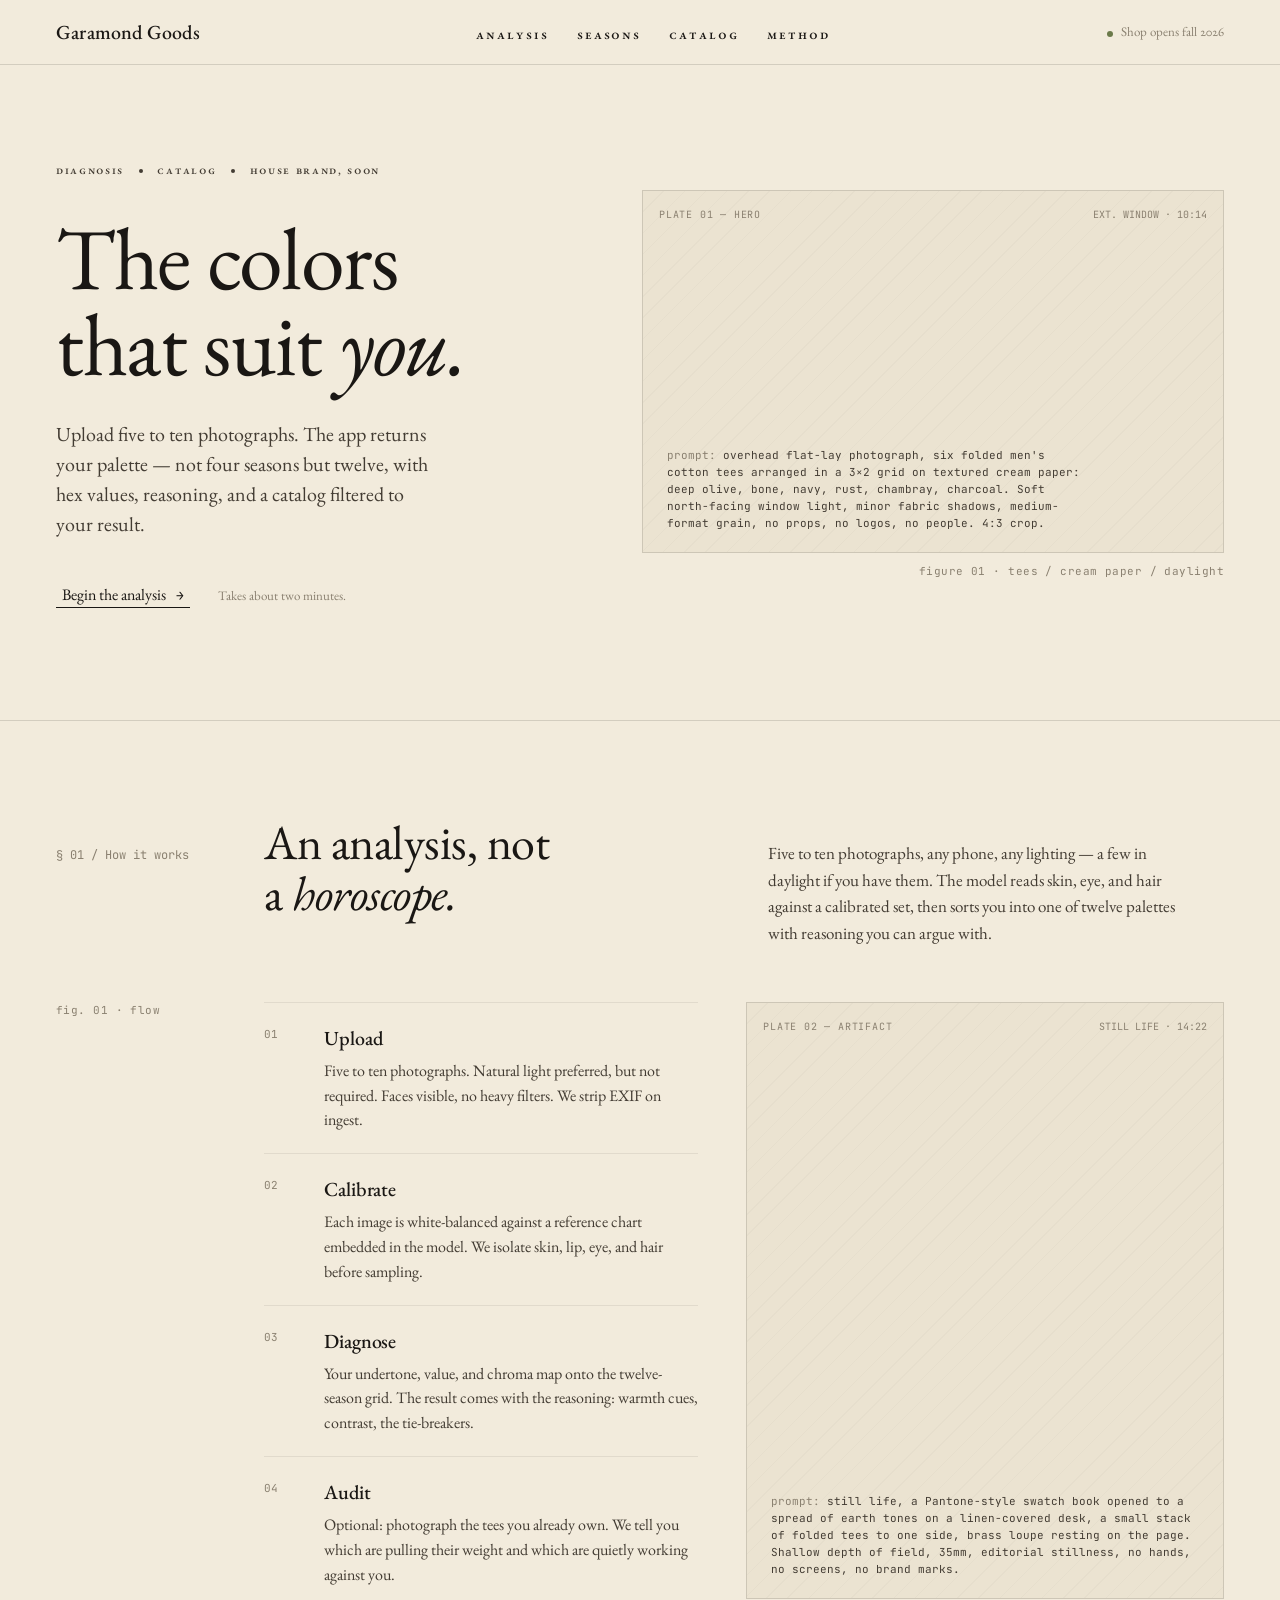
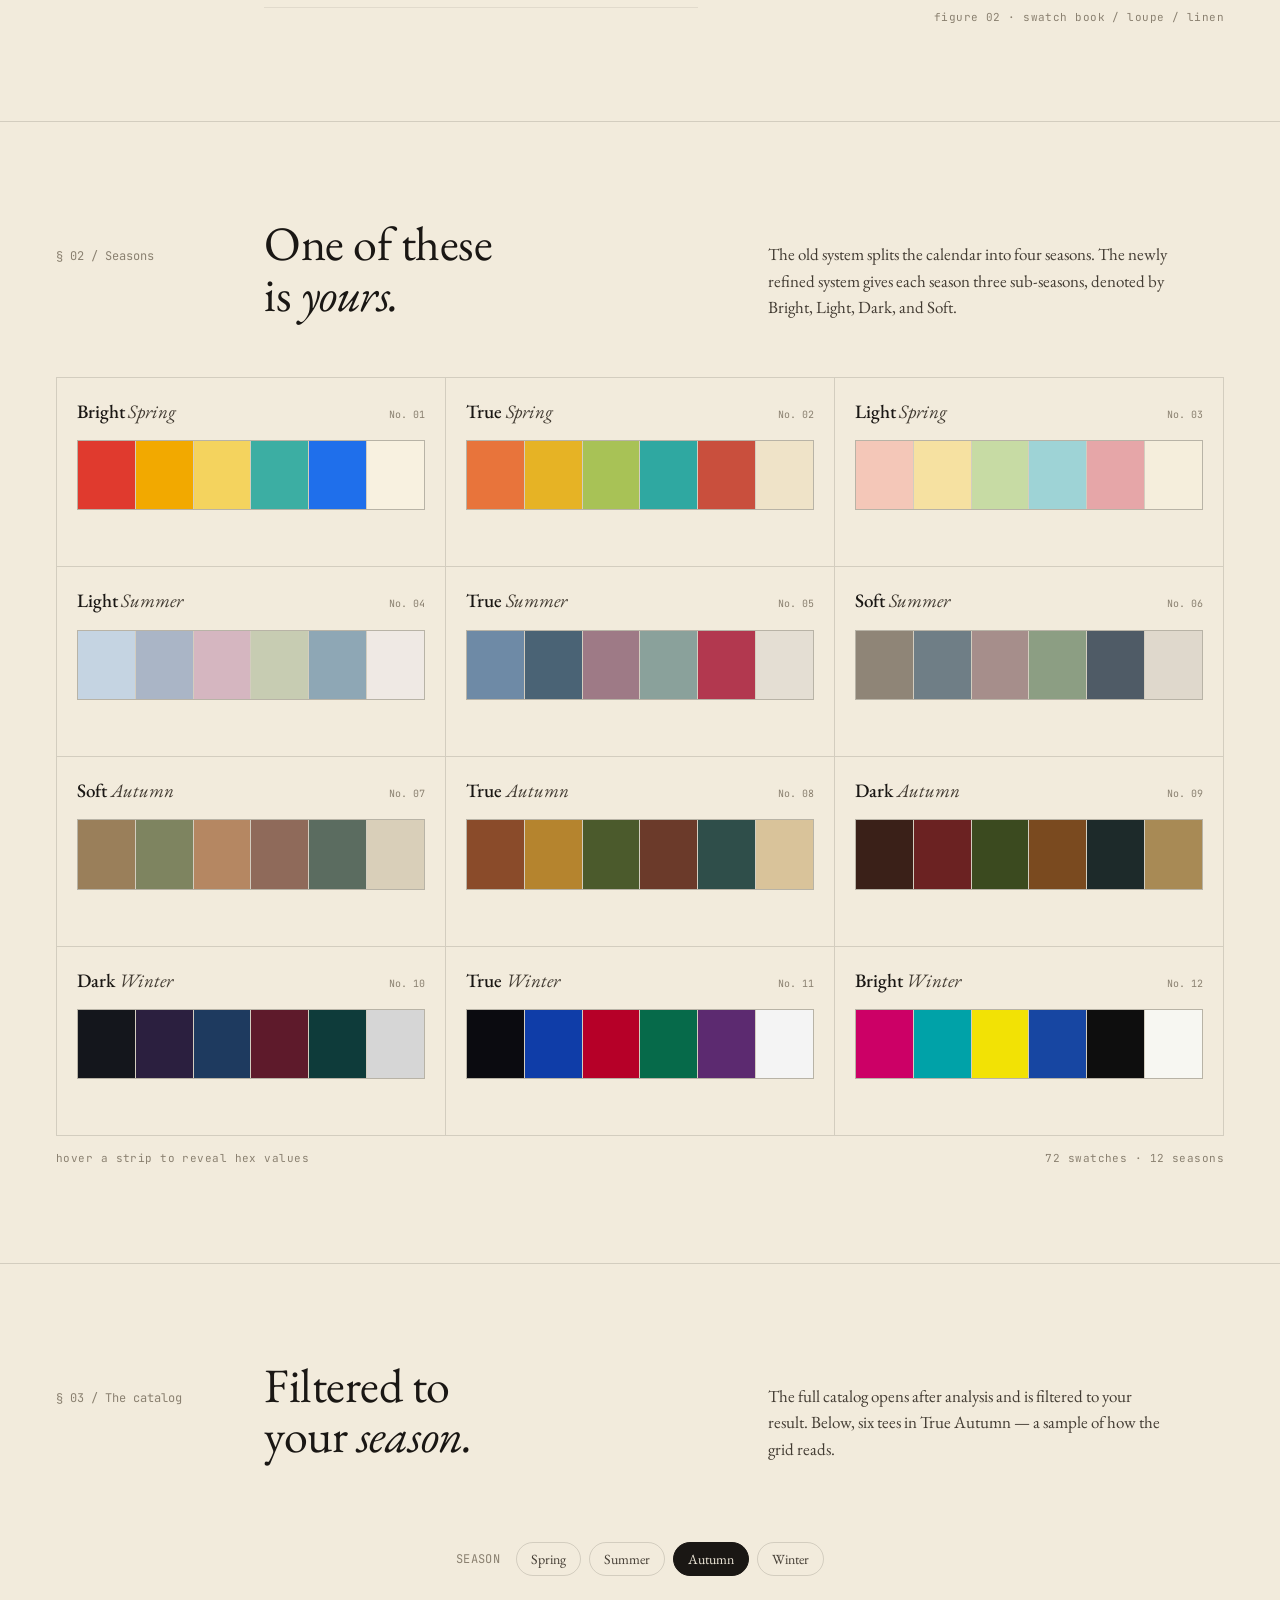
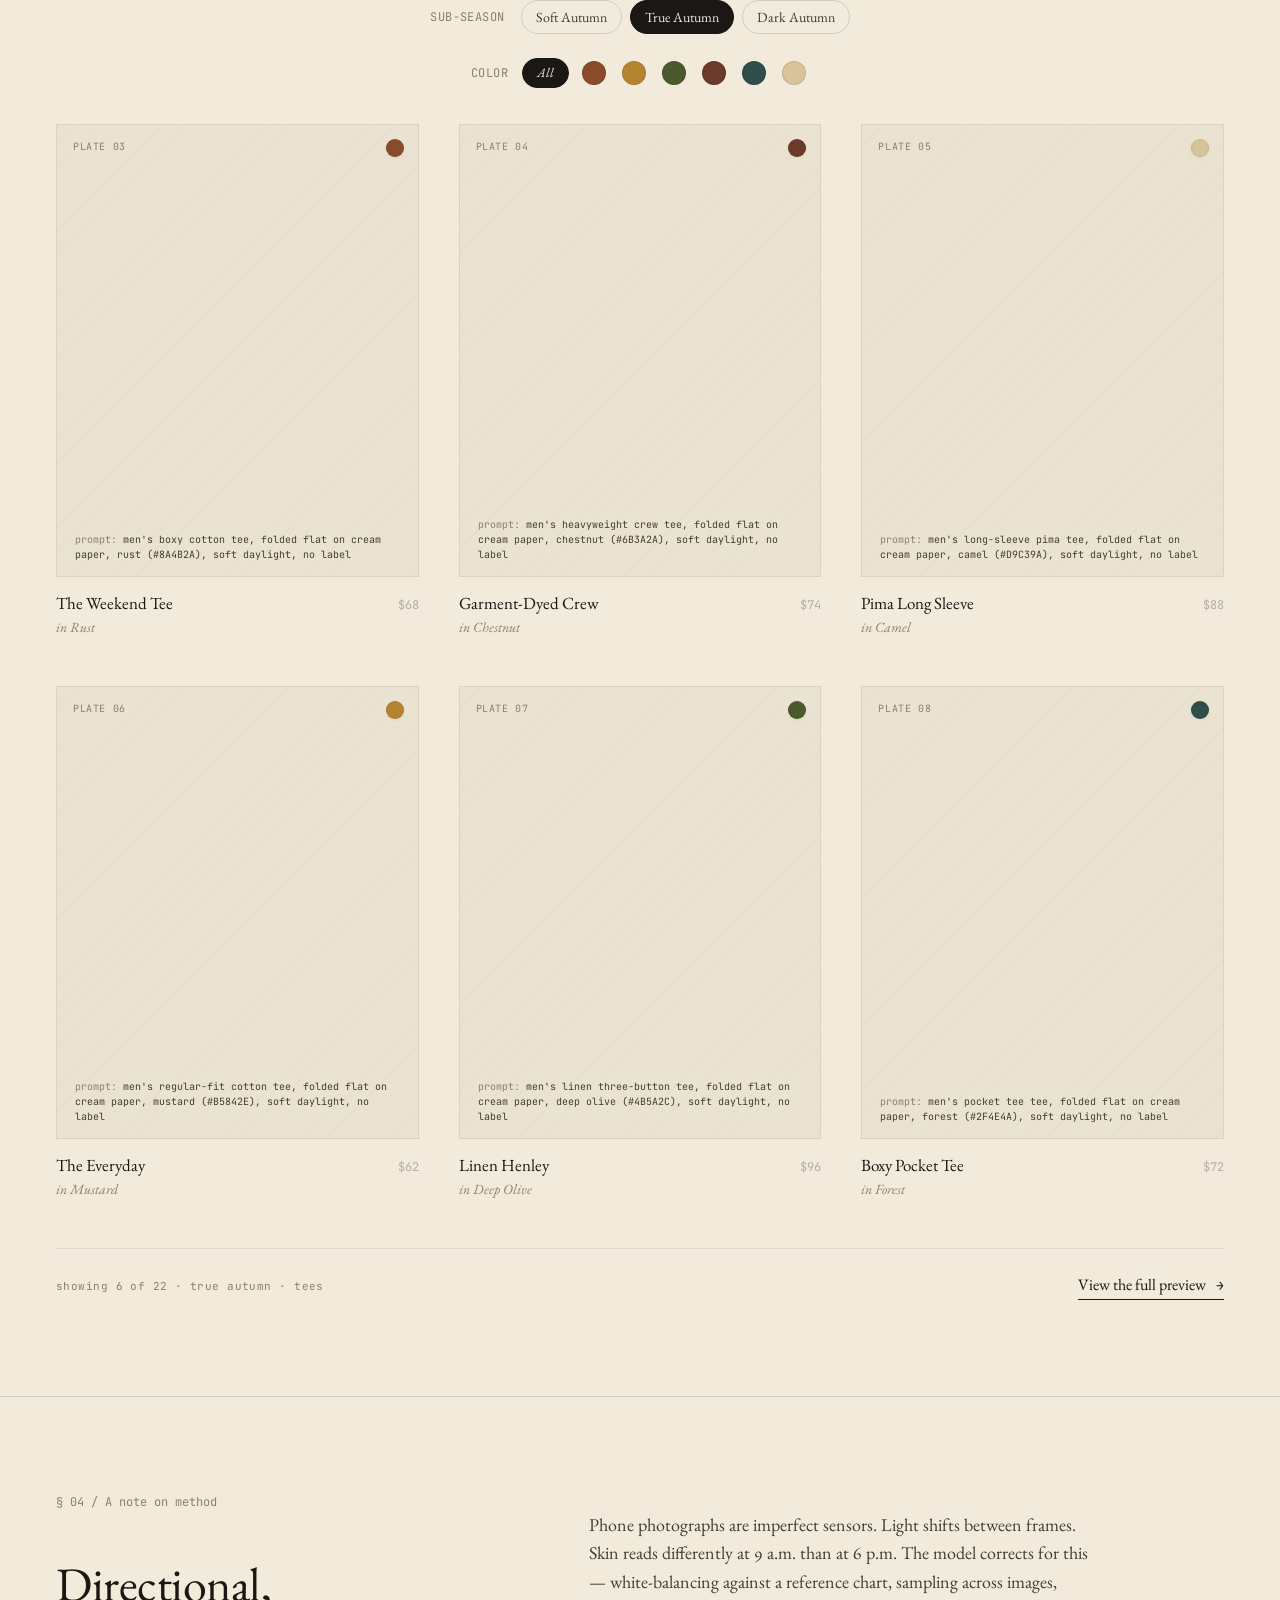
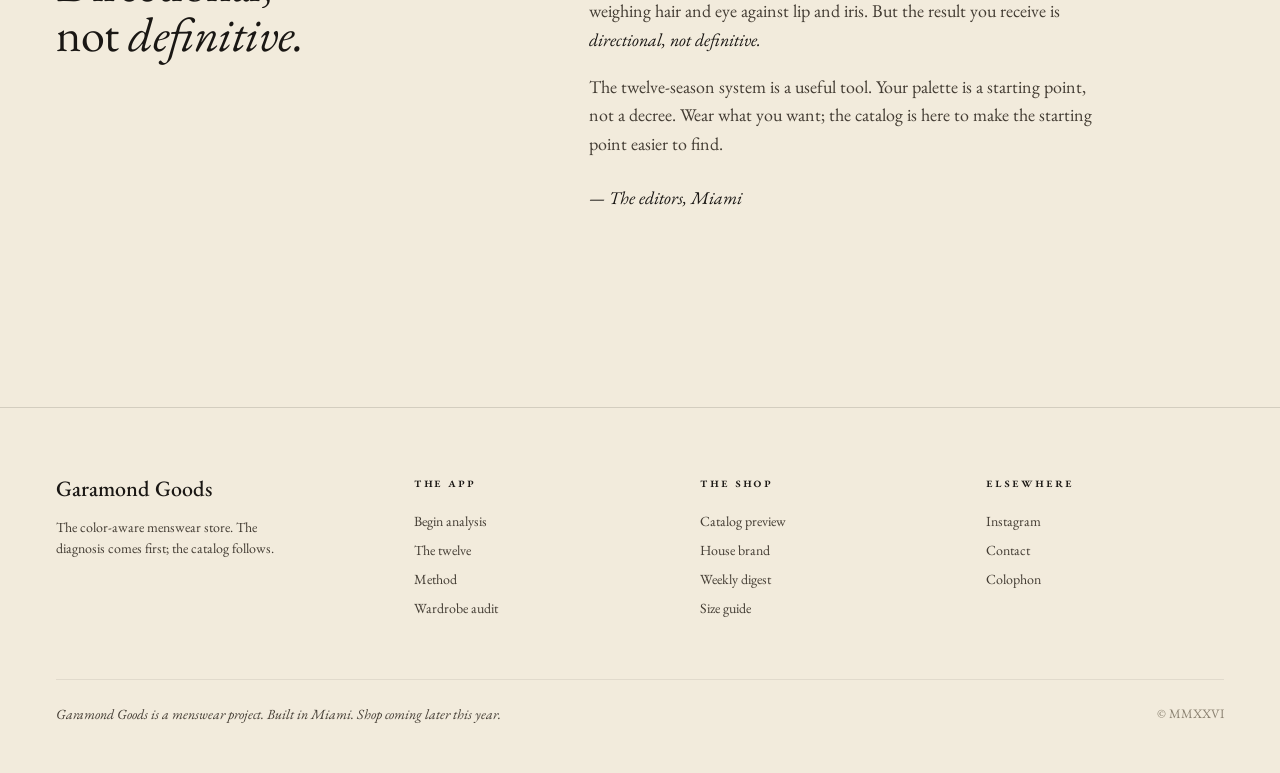
==== index.html @ 621fc894 "Rebuild landing page in atelier style Replaces the existing site with a clean static HTML/CSS/JS por" ====
<!doctype html>
<html lang="en">
<head>
<meta charset="utf-8" />
<meta name="viewport" content="width=device-width, initial-scale=1" />
<title>Garamond Goods — The colors that suit you.</title>
<meta name="description" content="Twelve-season color analysis for men, paired with a catalog of solid-color basics filtered to your palette. Built in Miami." />
<meta name="theme-color" content="#1a1714" />

<meta property="og:title" content="Garamond Goods — The colors that suit you." />
<meta property="og:description" content="A menswear color-analysis tool and a curated catalog of solid-color basics, filtered to your season." />
<meta property="og:type" content="website" />
<meta property="og:url" content="https://garamondgoods.com/" />
<meta name="twitter:card" content="summary_large_image" />

<link rel="preconnect" href="https://fonts.googleapis.com" />
<link rel="preconnect" href="https://fonts.gstatic.com" crossorigin />
<link href="https://fonts.googleapis.com/css2?family=EB+Garamond:ital,wght@0,400;0,500;0,600;1,400;1,500&family=JetBrains+Mono:wght@400;500&display=swap" rel="stylesheet" />
<link rel="stylesheet" href="styles.css" />
</head>
<body>

<!-- ============================================================ -->
<!-- Nav                                                          -->
<!-- ============================================================ -->
<nav class="top">
  <div class="wrap inner">
    <a class="brand" href="#top" aria-label="Garamond Goods home">Garamond Goods</a>
    <ul>
      <li><a href="#analysis" class="sc">Analysis</a></li>
      <li><a href="#seasons"  class="sc">Seasons</a></li>
      <li><a href="#catalog"  class="sc">Catalog</a></li>
      <li><a href="#method"   class="sc">Method</a></li>
    </ul>
    <div class="status"><span class="dot"></span>Shop opens fall 2026</div>
  </div>
</nav>

<!-- ============================================================ -->
<!-- Hero — split: editorial copy + composed still-life placeholder -->
<!-- ============================================================ -->
<section class="hero" id="top">
  <div class="wrap">
    <div class="hero-grid">
      <div class="fade-in">
        <div class="kicker sc">
          Diagnosis
          <span class="bullet"></span>
          Catalog
          <span class="bullet"></span>
          House brand, soon
        </div>
        <h1 class="display">
          The colors<br />that suit <em>you.</em>
        </h1>
        <p class="subline">
          Upload five to ten photographs. The app returns your palette —
          not four seasons but twelve, with hex values, reasoning,
          and a catalog filtered to your result.
        </p>
        <div class="cta-row">
          <button class="cta-link" data-open-upload>
            Begin the analysis <span class="arr">→</span>
          </button>
          <span class="cta-aside">Takes about two minutes.</span>
        </div>
      </div>

      <div class="fade-in">
        <!-- Placeholder shot card. Holds the GPT-Image prompt that will
             be replaced by a generated still-life once the API is wired. -->
        <div class="shot wide" role="img" aria-label="Flat-lay of six folded tees in a True Autumn palette">
          <span class="label">Plate 01 — Hero</span>
          <span class="num">EXT. WINDOW · 10:14</span>
          <div class="prompt">
            <span class="k">prompt:</span> overhead flat-lay photograph,
            six folded men's cotton tees arranged in a 3×2 grid on
            textured cream paper: deep olive, bone, navy, rust,
            chambray, charcoal. Soft north-facing window light,
            minor fabric shadows, medium-format grain, no props,
            no logos, no people. 4:3 crop.
          </div>
        </div>
        <div class="figure-caption">figure 01 · tees / cream paper / daylight</div>
      </div>
    </div>
  </div>
</section>

<!-- ============================================================ -->
<!-- § 01 / How it works                                          -->
<!-- ============================================================ -->
<section class="spread" id="analysis">
  <div class="wrap">
    <div class="spread-head fade-in">
      <div class="num">§ 01 / How it works</div>
      <h2>An analysis, not<br />a <em>horoscope.</em></h2>
      <div class="deck">
        Five to ten photographs, any phone, any lighting — a few in
        daylight if you have them. The model reads skin, eye, and hair
        against a calibrated set, then sorts you into one of twelve
        palettes with reasoning you can argue with.
      </div>
    </div>

    <div class="how-grid fade-in">
      <div class="num mono">fig. 01 · flow</div>

      <div class="steps">
        <div class="step">
          <div class="n">01</div>
          <div>
            <h3>Upload</h3>
            <p>Five to ten photographs. Natural light preferred, but not required. Faces visible, no heavy filters. We strip EXIF on ingest.</p>
          </div>
        </div>
        <div class="step">
          <div class="n">02</div>
          <div>
            <h3>Calibrate</h3>
            <p>Each image is white-balanced against a reference chart embedded in the model. We isolate skin, lip, eye, and hair before sampling.</p>
          </div>
        </div>
        <div class="step">
          <div class="n">03</div>
          <div>
            <h3>Diagnose</h3>
            <p>Your undertone, value, and chroma map onto the twelve-season grid. The result comes with the reasoning: warmth cues, contrast, the tie-breakers.</p>
          </div>
        </div>
        <div class="step">
          <div class="n">04</div>
          <div>
            <h3>Audit</h3>
            <p>Optional: photograph the tees you already own. We tell you which are pulling their weight and which are quietly working against you.</p>
          </div>
        </div>
      </div>

      <div>
        <div class="shot tall">
          <span class="label">Plate 02 — Artifact</span>
          <span class="num">STILL LIFE · 14:22</span>
          <div class="prompt">
            <span class="k">prompt:</span> still life, a Pantone-style
            swatch book opened to a spread of earth tones on a
            linen-covered desk, a small stack of folded tees to one
            side, brass loupe resting on the page. Shallow depth of
            field, 35mm, editorial stillness, no hands, no screens,
            no brand marks.
          </div>
        </div>
        <div class="figure-caption">figure 02 · swatch book / loupe / linen</div>
      </div>
    </div>
  </div>
</section>

<!-- ============================================================ -->
<!-- § 02 / Seasons — populated by app.js from window.SEASONS     -->
<!-- ============================================================ -->
<section class="spread" id="seasons">
  <div class="wrap">
    <div class="spread-head fade-in">
      <div class="num">§ 02 / Seasons</div>
      <h2>One of these<br />is <em>yours.</em></h2>
      <div class="deck">
        The old system splits the calendar into four seasons. The newly
        refined system gives each season three sub-seasons, denoted by
        Bright, Light, Dark, and Soft.
      </div>
    </div>

    <div class="fade-in">
      <div class="seasons" id="season-grid">
        <!-- 12 cards rendered by app.js — pre-rendering kept out so palette.js
             stays the single source of truth. -->
      </div>
      <div class="seasons-meta">
        <span>hover a strip to reveal hex values</span>
        <span>72 swatches · 12 seasons</span>
      </div>
    </div>
  </div>
</section>

<!-- ============================================================ -->
<!-- § 03 / Catalog — filters + product grid rendered by app.js   -->
<!-- ============================================================ -->
<section class="spread" id="catalog">
  <div class="wrap">
    <div class="spread-head fade-in">
      <div class="num">§ 03 / The catalog</div>
      <h2>Filtered to<br />your <em>season.</em></h2>
      <div class="deck">
        The full catalog opens after analysis and is filtered to your
        result. Below, six tees in True Autumn — a sample of how the
        grid reads.
      </div>
    </div>

    <div class="fade-in">
      <div class="filters" id="family-filters">
        <span class="label mono">SEASON</span>
        <!-- chips rendered by app.js -->
      </div>

      <div class="filters" id="sub-filters">
        <span class="label mono">SUB‑SEASON</span>
        <!-- chips rendered by app.js -->
      </div>

      <div class="color-filter" id="color-filters">
        <span class="label mono">COLOR</span>
        <!-- swatches rendered by app.js -->
      </div>

      <div class="catalog-grid" id="catalog-grid">
        <!-- 6 product cards rendered by app.js -->
      </div>

      <div class="catalog-foot">
        <div class="mono" id="catalog-counter">
          <!-- updated by app.js -->
        </div>
        <a href="#" class="cta-link">
          View the full preview <span class="arr">→</span>
        </a>
      </div>
    </div>
  </div>
</section>

<!-- ============================================================ -->
<!-- § 04 / Method                                                -->
<!-- ============================================================ -->
<section class="spread" id="method">
  <div class="wrap">
    <div class="method-layout fade-in">
      <div class="method-side">
        <div class="num">§ 04 / A note on method</div>
        <h2>Directional,<br />not <em>definitive.</em></h2>
      </div>
      <div class="body">
        <p>
          Phone photographs are imperfect sensors. Light shifts between
          frames. Skin reads differently at 9 a.m. than at 6 p.m. The
          model corrects for this — white-balancing against a reference
          chart, sampling across images, weighing hair and eye against
          lip and iris. But the result you receive is
          <em>directional, not definitive.</em>
        </p>
        <p>
          The twelve-season system is a useful tool. Your palette is a
          starting point, not a decree. Wear what you want; the catalog
          is here to make the starting point easier to find.
        </p>
        <p class="signoff">— The editors, Miami</p>
      </div>
    </div>
  </div>
</section>

<!-- ============================================================ -->
<!-- Footer                                                       -->
<!-- ============================================================ -->
<footer class="foot">
  <div class="wrap">
    <div class="foot-grid">
      <div>
        <div class="foot-brand">Garamond Goods</div>
        <div class="foot-blurb">
          The color-aware menswear store. The diagnosis comes first;
          the catalog follows.
        </div>
      </div>
      <div>
        <h4 class="sc">The App</h4>
        <ul>
          <li><a href="#analysis">Begin analysis</a></li>
          <li><a href="#seasons">The twelve</a></li>
          <li><a href="#method">Method</a></li>
          <li><a href="#analysis">Wardrobe audit</a></li>
        </ul>
      </div>
      <div>
        <h4 class="sc">The Shop</h4>
        <ul>
          <li><a href="#catalog">Catalog preview</a></li>
          <li><a href="#">House brand</a></li>
          <li><a href="#">Weekly digest</a></li>
          <li><a href="#">Size guide</a></li>
        </ul>
      </div>
      <div>
        <h4 class="sc">Elsewhere</h4>
        <ul>
          <li><a href="#">Instagram</a></li>
          <li><a href="#">Contact</a></li>
          <li><a href="#">Colophon</a></li>
        </ul>
      </div>
    </div>
    <div class="foot-line">
      <div class="tag">
        Garamond Goods is a menswear project. Built in Miami. Shop coming later this year.
      </div>
      <div>© MMXXVI</div>
    </div>
  </div>
</footer>

<!-- ============================================================ -->
<!-- Upload modal — hidden by default, opened by data-open-upload -->
<!-- ============================================================ -->
<div class="modal-backdrop" id="upload-backdrop" role="dialog" aria-modal="true" aria-labelledby="upload-title" aria-hidden="true">
  <div class="modal">
    <button class="close" id="upload-close" type="button">CLOSE · ESC</button>
    <h3 id="upload-title">Begin the <em>analysis</em></h3>
    <div class="sub">
      Five to ten photographs, any phone. Faces visible, no heavy filters.
      A couple in daylight if you have them.
    </div>

    <div class="drop" id="upload-drop">
      <div class="glyph">✦</div>
      <div class="t">Drop your photographs here</div>
      <div class="s">JPG, PNG, HEIC · up to 10 files · EXIF stripped on upload</div>
      <div class="browse" id="upload-browse">or browse</div>
    </div>

    <div class="thumbs" id="upload-thumbs">
      <!-- 10 placeholder slots rendered by app.js -->
    </div>

    <div class="specs">
      <div class="item">
        <div class="l">PHOTOS</div>
        <div class="v" id="upload-count-v">0 of 10 (5 more to begin)</div>
      </div>
      <div class="item">
        <div class="l">ESTIMATED TIME</div>
        <div class="v">~ 2 minutes</div>
      </div>
      <div class="item">
        <div class="l">PRIVACY</div>
        <div class="v">EXIF stripped · photos auto-delete in 24h</div>
      </div>
    </div>
  </div>
</div>

<script src="palette.js"></script>
<script src="app.js"></script>
</body>
</html>
---- styles.css ----
/* ================================================================
   Garamond Goods — atelier menswear color analysis
   ================================================================
   Design system:
     • Cream paper (#f2ebdc) over warm ink (#1a1714)
     • EB Garamond serif (incl. italic emphasis)
     • JetBrains Mono for small caps, plate numbers, hex labels
     • Editorial-spread layout with § section numbering
     • Hover-reveal hex strips on the twelve-season grid
   ============================================================== */

:root {
  --cream: #f2ebdc;
  --cream-deep: #ebe3d1;
  --ink: #1a1714;
  --ink-soft: #433c33;
  --ink-mute: #8a8070;
  --rule: rgba(26, 23, 20, 0.14);
  --rule-soft: rgba(26, 23, 20, 0.08);
  --serif: "EB Garamond", "Adobe Garamond Pro", Garamond, "Times New Roman", serif;
  --mono: "JetBrains Mono", ui-monospace, SFMono-Regular, Menlo, monospace;
}

* { box-sizing: border-box; }
html, body { margin: 0; padding: 0; }
html { scroll-behavior: smooth; }
body {
  background: var(--cream);
  color: var(--ink);
  font-family: var(--serif);
  font-size: 18px;
  line-height: 1.5;
  -webkit-font-smoothing: antialiased;
  text-rendering: optimizeLegibility;
  font-feature-settings: "kern", "liga", "onum";
}

/* ----- Layout ----- */
.wrap { max-width: 1280px; margin: 0 auto; padding: 0 56px; }
.rule { border: 0; border-top: 1px solid var(--rule); margin: 0; }
.rule-soft { border: 0; border-top: 1px solid var(--rule-soft); margin: 0; }

/* ----- Type primitives ----- */
.sc {
  font-variant: all-small-caps;
  letter-spacing: 0.14em;
  font-weight: 500;
}
.mono {
  font-family: var(--mono);
  font-size: 11px;
  letter-spacing: 0.04em;
  color: var(--ink-mute);
}

/* ----- Nav ----- */
nav.top {
  position: sticky;
  top: 0;
  z-index: 40;
  background: var(--cream);
  border-bottom: 1px solid var(--rule);
}
nav.top .inner {
  display: flex; align-items: center; justify-content: space-between;
  height: 64px;
}
nav.top .brand {
  font-family: var(--serif);
  font-size: 20px;
  font-weight: 500;
  letter-spacing: 0.01em;
  white-space: nowrap;
}
nav.top ul { list-style: none; display: flex; gap: 28px; margin: 0; padding: 0; }
nav.top a {
  color: var(--ink);
  text-decoration: none;
  font-size: 14px;
  white-space: nowrap;
}
nav.top a:hover { color: var(--ink-soft); }
nav.top .status { font-size: 13px; color: var(--ink-mute); white-space: nowrap; }
nav.top .status .dot {
  display: inline-block; width: 6px; height: 6px; border-radius: 50%;
  background: #6b7a4a; margin-right: 8px; vertical-align: middle;
}

/* ----- Hero ----- */
section.hero { padding: 96px 0 112px; }

.hero-grid {
  display: grid;
  grid-template-columns: 1fr 1.15fr;
  gap: 80px;
  align-items: center;
}
.kicker {
  font-size: 12px;
  margin-bottom: 36px;
  color: var(--ink-soft);
}
.kicker .bullet {
  display: inline-block;
  width: 4px; height: 4px; background: var(--ink-soft);
  border-radius: 50%;
  vertical-align: middle;
  margin: 0 10px 2px;
}
h1.display {
  font-family: var(--serif);
  font-weight: 400;
  font-size: 88px;
  line-height: 0.98;
  letter-spacing: -0.015em;
  margin: 0 0 32px;
  text-wrap: balance;
}
h1.display em { font-style: italic; font-weight: 400; }

.subline {
  font-size: 20px;
  line-height: 1.5;
  color: var(--ink-soft);
  max-width: 38ch;
  margin: 0 0 44px;
  text-wrap: pretty;
}

.cta-row { display: flex; align-items: center; gap: 28px; flex-wrap: wrap; }
.cta-link {
  font-size: 16px;
  color: var(--ink);
  text-decoration: none;
  border-bottom: 1px solid var(--ink);
  padding-bottom: 2px;
  display: inline-flex; align-items: baseline; gap: 10px;
  transition: color .2s, border-color .2s, gap .2s;
  cursor: pointer;
  background: none; border-top: 0; border-left: 0; border-right: 0;
  font-family: inherit;
  white-space: nowrap;
}
.cta-link:hover { gap: 14px; }
.cta-link .arr { font-family: var(--mono); font-size: 13px; }
.cta-aside { font-size: 13px; color: var(--ink-mute); white-space: nowrap; }

/* ----- "Shot" placeholder cards (pre-image) -----
   Shows a Pantone-style monospace shot-list framing the prompt that will
   be sent to GPT Image once wired up. The intent is that these cards stay
   recognisable as production placeholders — diagonal stripe + plate label. */
.shot {
  background: var(--cream-deep);
  border: 1px solid var(--rule);
  aspect-ratio: 5 / 4;
  position: relative;
  overflow: hidden;
}
.shot.tall { aspect-ratio: 4 / 5; }
.shot.wide { aspect-ratio: 16 / 10; }
.shot::before {
  content: "";
  position: absolute; inset: 0;
  background-image: repeating-linear-gradient(
    135deg,
    transparent 0 14px,
    rgba(26,23,20,0.025) 14px 15px
  );
  pointer-events: none;
}
.shot .label {
  position: absolute;
  left: 16px; top: 16px;
  font-family: var(--mono); font-size: 10px;
  letter-spacing: 0.08em;
  color: var(--ink-mute);
  text-transform: uppercase;
}
.shot .num {
  position: absolute; right: 16px; top: 16px;
  font-family: var(--mono); font-size: 10px; color: var(--ink-mute);
}
.shot .prompt {
  position: absolute;
  left: 24px; right: 24px; bottom: 20px;
  font-family: var(--mono); font-size: 11px; line-height: 1.55;
  color: var(--ink-soft);
  max-width: 60ch;
}
.shot .prompt .k { color: var(--ink-mute); }

/* ----- Editorial spreads ----- */
section.spread {
  padding: 96px 0;
  border-top: 1px solid var(--rule);
}
.spread-head {
  display: grid;
  grid-template-columns: 160px 1fr 1fr;
  gap: 48px;
  padding-bottom: 56px;
  align-items: baseline;
}
.spread-head .num { font-family: var(--mono); font-size: 12px; color: var(--ink-mute); }
.spread-head h2 {
  font-family: var(--serif);
  font-weight: 400;
  font-size: 48px;
  line-height: 1.05;
  letter-spacing: -0.01em;
  margin: 0;
  text-wrap: balance;
}
.spread-head h2 em { font-style: italic; }
.spread-head .deck {
  font-size: 17px;
  color: var(--ink-soft);
  line-height: 1.55;
  max-width: 52ch;
  text-wrap: pretty;
}

/* ----- How it works ----- */
.how-grid {
  display: grid;
  grid-template-columns: 160px 1fr 1.1fr;
  gap: 48px;
  align-items: start;
}
.step {
  padding: 20px 0;
  border-top: 1px solid var(--rule-soft);
  display: grid;
  grid-template-columns: 40px 1fr;
  gap: 20px;
}
.step:last-child { border-bottom: 1px solid var(--rule-soft); }
.step .n { font-family: var(--mono); font-size: 11px; color: var(--ink-mute); padding-top: 3px; }
.step h3 {
  font-family: var(--serif);
  font-weight: 500;
  font-size: 20px;
  margin: 0 0 6px;
  letter-spacing: -0.005em;
}
.step p { margin: 0; color: var(--ink-soft); font-size: 16px; line-height: 1.55; }

.figure-caption {
  font-family: var(--mono);
  font-size: 11px;
  letter-spacing: 0.04em;
  color: var(--ink-mute);
  margin-top: 10px;
  text-align: right;
}

/* ----- Twelve seasons specimen grid ----- */
.seasons {
  display: grid;
  grid-template-columns: repeat(3, 1fr);
  gap: 0;
  border-top: 1px solid var(--rule);
  border-left: 1px solid var(--rule);
}
.season {
  border-right: 1px solid var(--rule);
  border-bottom: 1px solid var(--rule);
  padding: 20px 20px 16px;
  background: transparent;
  position: relative;
}
.season-head {
  display: flex; align-items: baseline; justify-content: space-between;
  margin-bottom: 14px;
}
.season-head .name {
  font-family: var(--serif);
  font-weight: 500;
  font-size: 19px;
  letter-spacing: -0.005em;
}
.season-head .name em { font-style: italic; font-weight: 400; color: var(--ink-soft); }
.season-head .ref { font-family: var(--mono); font-size: 10px; color: var(--ink-mute); }

.swatches {
  display: grid;
  grid-template-columns: repeat(6, 1fr);
  gap: 1px;
  background: var(--rule);
  border: 1px solid var(--rule);
}
.sw {
  aspect-ratio: 1 / 1.2;
  position: relative;
  cursor: default;
}
.sw .hex {
  position: absolute;
  inset: auto 0 0 0;
  padding: 6px 0;
  text-align: center;
  font-family: var(--mono);
  font-size: 9px;
  letter-spacing: 0.04em;
  background: rgba(242, 235, 220, 0.92);
  color: var(--ink);
  opacity: 0;
  transform: translateY(4px);
  transition: opacity .2s, transform .2s;
}
.sw:hover .hex,
.swatches:hover .sw .hex { opacity: 1; transform: translateY(0); }

.season-note-wrap {
  height: 32px;
  margin-top: 8px;
  position: relative;
  overflow: hidden;
}
.season-note {
  position: absolute;
  inset: 0;
  font-family: var(--serif);
  font-style: italic;
  font-size: 13.5px;
  color: var(--ink-soft);
  line-height: 1.45;
  opacity: 0;
  transform: translateY(3px);
  transition: opacity .25s, transform .25s;
  pointer-events: none;
}
.season:hover .season-note { opacity: 1; transform: translateY(0); }

.seasons-meta {
  margin-top: 14px;
  display: flex;
  justify-content: space-between;
  font-family: var(--mono);
  font-size: 11px;
  letter-spacing: 0.04em;
  color: var(--ink-mute);
}

/* ----- Catalog filters ----- */
.filters {
  display: flex; flex-wrap: wrap; gap: 8px;
  padding: 12px 0;
  align-items: center;
  justify-content: center;
}
.filters:first-of-type { padding-top: 24px; }
.filters .label { font-size: 12px; color: var(--ink-mute); margin-right: 8px; }
.chip {
  font-family: var(--serif);
  font-size: 14px;
  padding: 7px 14px;
  border: 1px solid var(--rule);
  border-radius: 999px;
  background: transparent;
  color: var(--ink-soft);
  cursor: pointer;
  transition: all .15s;
  white-space: nowrap;
}
.chip:hover { border-color: var(--ink-soft); color: var(--ink); }
.chip.on {
  background: var(--ink);
  color: var(--cream);
  border-color: var(--ink);
}

.color-filter {
  display: flex; flex-wrap: wrap; align-items: center;
  justify-content: center;
  gap: 10px;
  padding: 12px 0 36px;
  min-height: 55px;
}
.color-filter .label { font-size: 12px; color: var(--ink-mute); margin-right: 4px; }
.color-swatch {
  position: relative;
  width: 30px; height: 30px;
  border-radius: 50%;
  padding: 0;
  background: transparent;
  border: 0;
  cursor: pointer;
  transition: transform .15s;
}
.color-swatch:hover { transform: scale(1.08); }
.color-swatch .cs-fill {
  position: absolute;
  inset: 3px;
  border-radius: 50%;
  border: 1px solid rgba(0,0,0,0.10);
  background: var(--fill, #888);
  transition: inset .15s;
}
.color-swatch.on .cs-fill { inset: 0; }
.color-swatch.on::after {
  content: "";
  position: absolute;
  inset: -4px;
  border-radius: 50%;
  border: 1px solid var(--ink);
}
.color-swatch .cs-tip {
  position: absolute;
  left: 50%; bottom: calc(100% + 8px);
  transform: translateX(-50%) translateY(2px);
  white-space: nowrap;
  background: var(--ink);
  color: var(--cream);
  font-family: var(--mono);
  font-size: 10px;
  letter-spacing: 0.04em;
  padding: 5px 9px;
  opacity: 0;
  pointer-events: none;
  transition: opacity .15s, transform .15s;
  z-index: 10;
}
.color-swatch .cs-tip .cs-name {
  font-family: var(--serif);
  font-style: italic;
  font-size: 12px;
  margin-right: 6px;
  text-transform: none;
  letter-spacing: 0;
}
.color-swatch:hover .cs-tip {
  opacity: 1;
  transform: translateX(-50%) translateY(0);
}

.color-all {
  height: 30px;
  padding: 0 14px;
  border-radius: 999px;
  border: 1px solid var(--rule);
  background: transparent;
  font-family: var(--serif);
  font-style: italic;
  font-size: 13px;
  color: var(--ink-soft);
  cursor: pointer;
  transition: all .15s;
}
.color-all:hover { border-color: var(--ink-soft); color: var(--ink); }
.color-all.on {
  background: var(--ink);
  color: var(--cream);
  border-color: var(--ink);
}

/* ----- Catalog grid ----- */
.catalog-grid {
  display: grid;
  grid-template-columns: repeat(3, 1fr);
  gap: 48px 40px;
}
.product { cursor: pointer; transition: opacity .25s; }
.product.dimmed { opacity: 0.28; }
.product .photo {
  background: var(--cream-deep);
  aspect-ratio: 4 / 5;
  position: relative;
  overflow: hidden;
  border: 1px solid var(--rule-soft);
}
.product .photo::before {
  content: "";
  position: absolute; inset: 0;
  background-image: repeating-linear-gradient(
    135deg,
    transparent 0 14px,
    rgba(26,23,20,0.025) 14px 15px
  );
}
.product .swatch-dot {
  position: absolute;
  right: 14px; top: 14px;
  width: 18px; height: 18px;
  border-radius: 50%;
  border: 1px solid rgba(0,0,0,0.08);
  box-shadow: 0 1px 3px rgba(0,0,0,0.08);
}
.product .plabel {
  position: absolute; left: 16px; top: 14px;
  font-family: var(--mono); font-size: 10px; letter-spacing: 0.06em;
  color: var(--ink-mute); text-transform: uppercase;
}
.product .pprompt {
  position: absolute; left: 18px; right: 18px; bottom: 14px;
  font-family: var(--mono); font-size: 10px; color: var(--ink-soft);
  line-height: 1.5;
}
.product .pprompt .k { color: var(--ink-mute); }
.product .alt {
  position: absolute; inset: 0;
  background: #2d2a26;
  opacity: 0;
  transition: opacity .25s;
  display: flex; align-items: center; justify-content: center;
  color: rgba(242,235,220,0.6);
  font-family: var(--mono); font-size: 10px; letter-spacing: 0.1em;
}
.product:hover .alt { opacity: 1; }
.product .meta {
  display: flex; justify-content: space-between; align-items: baseline;
  padding: 14px 0 0;
  gap: 12px;
}
.product .name { font-size: 17px; }
.product .sub { font-size: 14px; color: var(--ink-mute); font-style: italic; }
.product .price {
  font-family: var(--mono);
  font-size: 12px;
  color: var(--ink-soft);
  opacity: 0.35;
  transition: opacity .25s;
}
.product:hover .price { opacity: 1; }

.catalog-foot {
  display: flex; justify-content: space-between;
  align-items: baseline;
  margin-top: 48px;
  padding-top: 24px;
  border-top: 1px solid var(--rule-soft);
  gap: 20px;
  flex-wrap: wrap;
}

/* ----- Methodology ----- */
.method-layout {
  display: grid;
  grid-template-columns: 1fr 1.4fr;
  gap: 80px;
  align-items: start;
}
.method-side .num {
  font-family: var(--mono);
  font-size: 12px;
  color: var(--ink-mute);
  margin-bottom: 48px;
}
.method-side h2 {
  font-family: var(--serif);
  font-weight: 400;
  font-size: 48px;
  line-height: 1.05;
  letter-spacing: -0.01em;
  margin: 0;
  text-wrap: balance;
}
.method-side h2 em { font-style: italic; }
.method-layout .body {
  max-width: 56ch;
  font-size: 18px;
  line-height: 1.6;
  color: var(--ink-soft);
}
.method-layout .body p + p { margin-top: 1em; }
.method-layout .body em { color: var(--ink); font-style: italic; }
.method-layout .body .signoff {
  font-style: italic;
  margin-top: 1.4em;
  color: var(--ink);
}

/* ----- Footer ----- */
footer.foot {
  border-top: 1px solid var(--rule);
  padding: 64px 0 48px;
  margin-top: 80px;
}
.foot-grid {
  display: grid;
  grid-template-columns: 1.3fr 1fr 1fr 1fr;
  gap: 48px;
  margin-bottom: 56px;
}
.foot-grid h4 {
  font-family: var(--serif);
  font-size: 14px;
  font-weight: 500;
  margin: 0 0 14px;
}
.foot-grid ul { list-style: none; padding: 0; margin: 0; }
.foot-grid li { padding: 4px 0; font-size: 14px; color: var(--ink-soft); }
.foot-grid a { color: inherit; text-decoration: none; }
.foot-grid a:hover { color: var(--ink); }
.foot-blurb {
  font-size: 14px;
  color: var(--ink-soft);
  max-width: 34ch;
  line-height: 1.5;
}
.foot-brand {
  font-family: var(--serif);
  font-size: 22px;
  font-weight: 500;
  margin-bottom: 12px;
}
.foot-line {
  padding-top: 24px;
  border-top: 1px solid var(--rule-soft);
  display: flex; justify-content: space-between;
  font-size: 13px;
  color: var(--ink-mute);
  gap: 16px;
  flex-wrap: wrap;
}
.foot-line .tag {
  font-family: var(--serif);
  font-style: italic;
  font-size: 14px;
  color: var(--ink-soft);
}

/* ----- Scroll fade-in ----- */
.fade-in {
  opacity: 0;
  transform: translateY(14px);
  transition: opacity .9s cubic-bezier(.2,.6,.2,1), transform .9s cubic-bezier(.2,.6,.2,1);
}
.fade-in.is-visible { opacity: 1; transform: none; }

/* ----- Upload modal ----- */
.modal-backdrop {
  position: fixed; inset: 0;
  background: rgba(26,23,20,0.55);
  backdrop-filter: blur(6px);
  -webkit-backdrop-filter: blur(6px);
  z-index: 80;
  display: flex; align-items: center; justify-content: center;
  opacity: 0; pointer-events: none;
  transition: opacity .25s;
}
.modal-backdrop.open { opacity: 1; pointer-events: auto; }
.modal {
  background: var(--cream);
  width: min(680px, calc(100vw - 48px));
  padding: 40px 40px 32px;
  border: 1px solid var(--rule);
  transform: translateY(12px);
  transition: transform .3s cubic-bezier(.2,.6,.2,1);
  position: relative;
  max-height: calc(100vh - 48px);
  overflow-y: auto;
}
.modal-backdrop.open .modal { transform: none; }
.modal h3 {
  font-family: var(--serif); font-weight: 400;
  font-size: 32px; margin: 0 0 6px; letter-spacing: -0.01em;
}
.modal h3 em { font-style: italic; }
.modal .sub { color: var(--ink-soft); font-size: 16px; margin-bottom: 28px; max-width: 52ch; }
.modal .close {
  position: absolute; top: 20px; right: 20px;
  background: none; border: 0; cursor: pointer;
  font-family: var(--mono); font-size: 11px; color: var(--ink-mute);
  letter-spacing: 0.1em;
}
.modal .close:hover { color: var(--ink); }
.drop {
  border: 1px dashed rgba(26,23,20,0.3);
  padding: 40px 24px;
  text-align: center;
  background: var(--cream-deep);
  transition: border-color .2s, background .2s;
}
.drop.hover { border-color: var(--ink); background: #ede5d0; }
.drop .glyph {
  font-family: var(--serif); font-size: 32px; font-style: italic; color: var(--ink-soft);
  margin-bottom: 8px;
}
.drop .t { font-size: 16px; margin-bottom: 4px; }
.drop .s { font-size: 13px; color: var(--ink-mute); }
.drop .browse {
  display: inline-block; margin-top: 14px;
  font-size: 14px; border-bottom: 1px solid var(--ink);
  padding-bottom: 2px; cursor: pointer;
}

.modal .specs {
  display: grid; grid-template-columns: 1fr 1fr 1fr;
  gap: 24px; margin-top: 24px;
  padding-top: 20px; border-top: 1px solid var(--rule-soft);
}
.modal .specs .item .l { font-family: var(--mono); font-size: 10px; color: var(--ink-mute); letter-spacing: 0.1em; margin-bottom: 4px; }
.modal .specs .item .v { font-size: 14px; color: var(--ink-soft); }

.modal .thumbs {
  display: grid; grid-template-columns: repeat(5, 1fr); gap: 8px;
  margin-top: 20px;
}
.modal .thumb {
  aspect-ratio: 1;
  background: var(--cream-deep);
  border: 1px solid var(--rule);
  display: flex; align-items: center; justify-content: center;
  font-family: var(--mono); font-size: 10px; color: var(--ink-mute);
}
.modal .thumb.filled {
  background: #8a7e5c;
  border-color: rgba(0,0,0,0.1);
  color: transparent;
}

/* ================================================================
   Responsive — single tablet/mobile breakpoint.
   The artifact was designed at 1440 desktop. We don't try to
   re-imagine the layout for phones; we just stack and scale so
   the page is usable below 800px.
   ============================================================== */
@media (max-width: 880px) {
  body { font-size: 17px; }
  .wrap { padding: 0 22px; }

  /* Nav — drop the link list on small screens; keep brand + status */
  nav.top .inner { height: 56px; }
  nav.top ul { display: none; }
  nav.top .status { font-size: 12px; }

  /* Hero */
  section.hero { padding: 56px 0 64px; }
  .hero-grid { grid-template-columns: 1fr; gap: 48px; }
  h1.display { font-size: 52px; line-height: 1.0; }
  .subline { font-size: 18px; }

  /* Spreads */
  section.spread { padding: 64px 0; }
  .spread-head {
    grid-template-columns: 1fr;
    gap: 18px;
    padding-bottom: 36px;
  }
  .spread-head h2 { font-size: 36px; }

  /* How it works */
  .how-grid { grid-template-columns: 1fr; gap: 36px; }

  /* Seasons — 2 columns on tablet, 1 on phone */
  .seasons { grid-template-columns: repeat(2, 1fr); }
  .season-note-wrap { height: 40px; }
  .seasons-meta { flex-direction: column; gap: 4px; }

  /* Catalog */
  .catalog-grid { grid-template-columns: 1fr; gap: 36px; }
  .filters { justify-content: flex-start; }
  .color-filter { justify-content: flex-start; }

  /* Method */
  .method-layout { grid-template-columns: 1fr; gap: 32px; }
  .method-side h2 { font-size: 36px; }

  /* Footer */
  .foot-grid { grid-template-columns: 1fr 1fr; gap: 36px; }
  .foot-line { flex-direction: column; align-items: flex-start; }

  /* Modal */
  .modal { padding: 28px 22px 24px; }
  .modal h3 { font-size: 26px; }
  .modal .specs { grid-template-columns: 1fr; gap: 14px; }
  .modal .thumbs { grid-template-columns: repeat(5, 1fr); }
}

@media (max-width: 500px) {
  .seasons { grid-template-columns: 1fr; }
  h1.display { font-size: 44px; }
  .spread-head h2 { font-size: 30px; }
  .method-side h2 { font-size: 30px; }
}
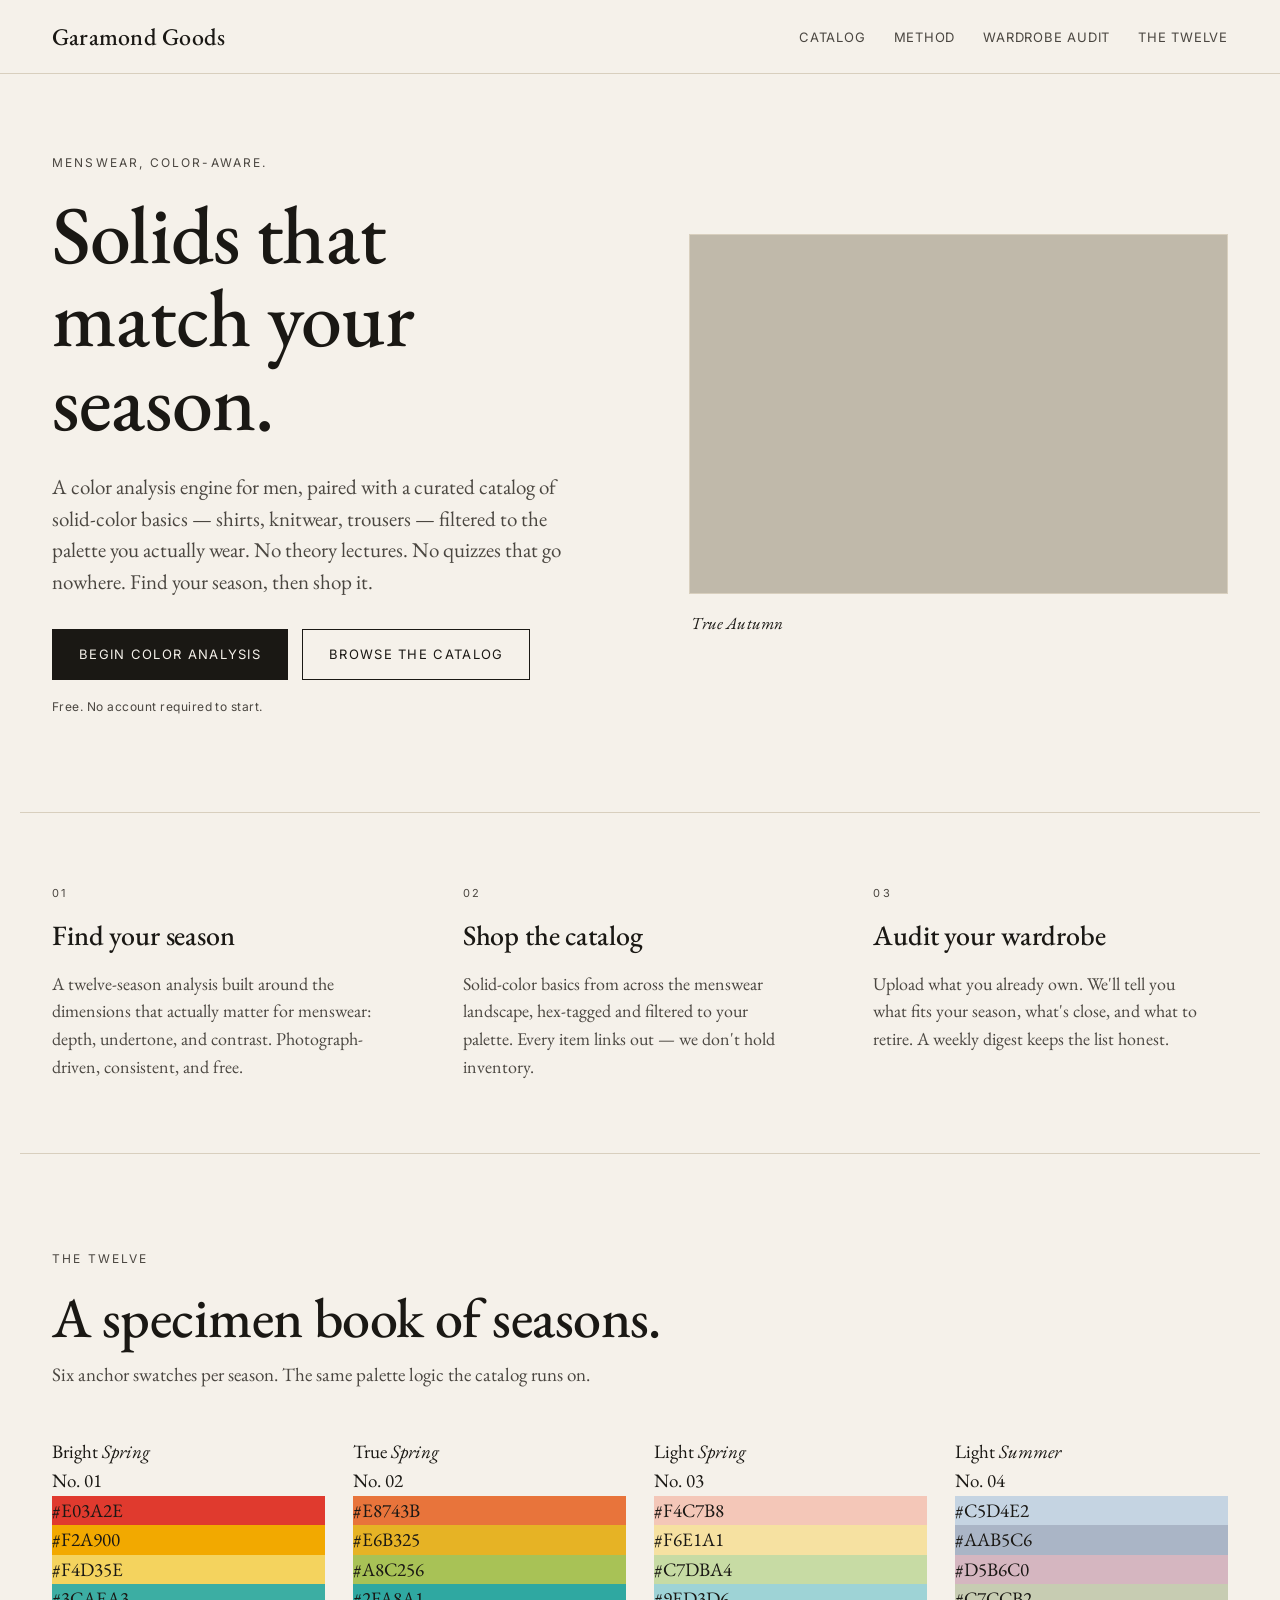
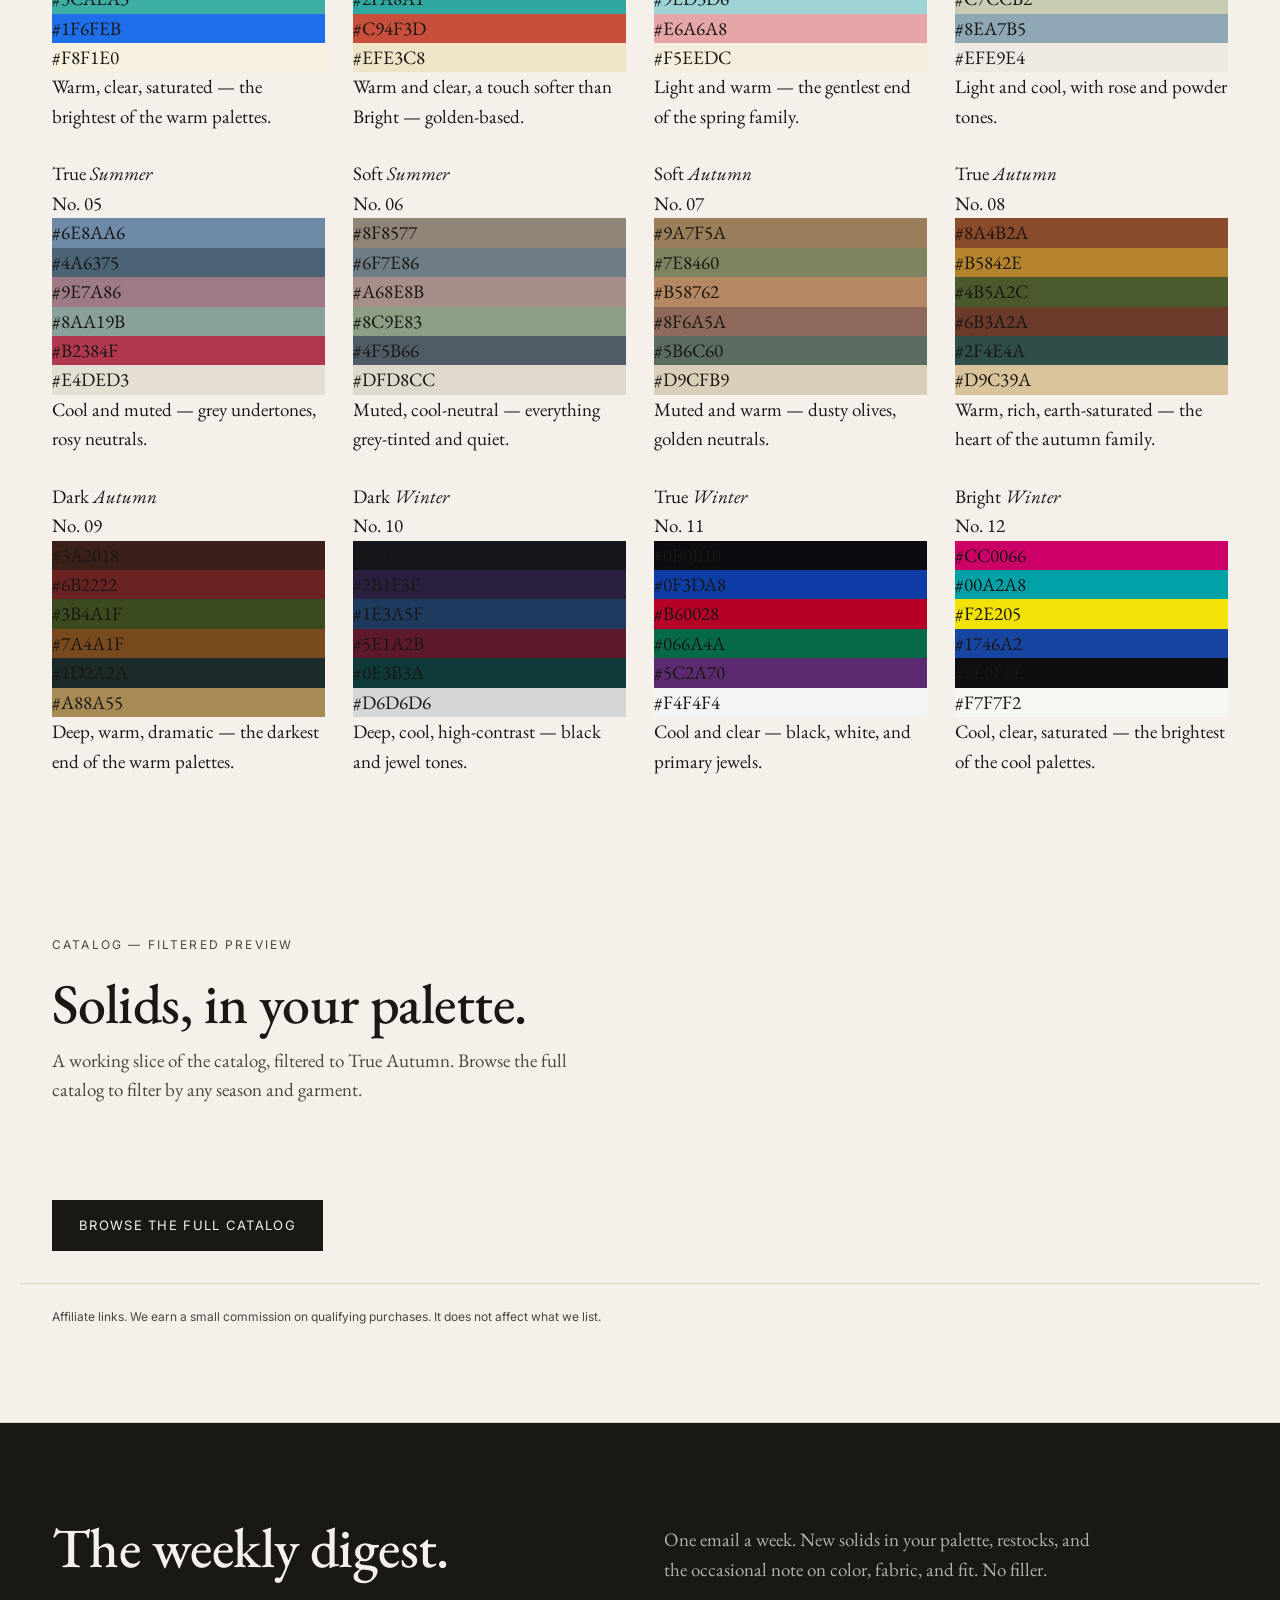
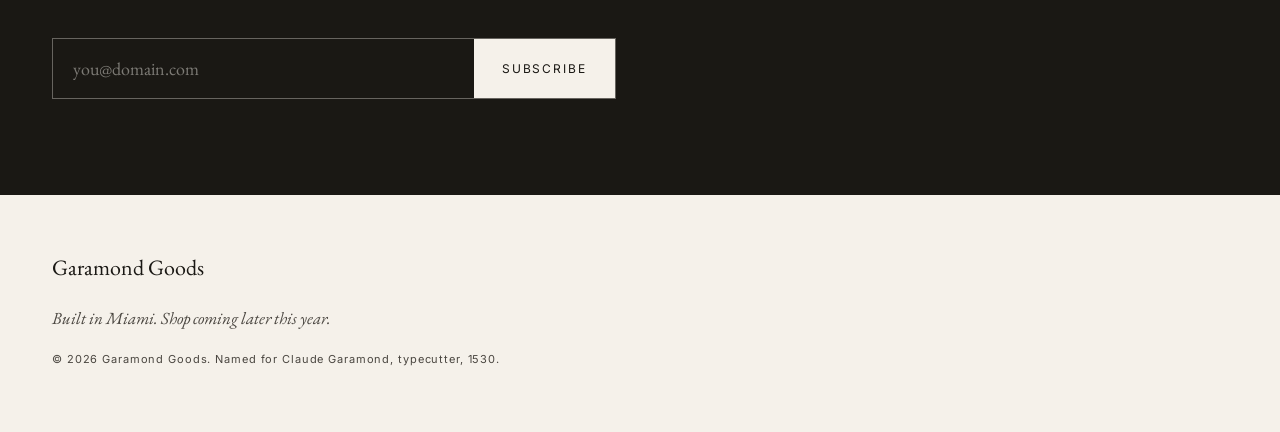
==== commit 1ad695a0: "Add filterable affiliate catalog page Turn the hardcoded catalog preview into a real data-driven sho" ====
--- a/index.html
+++ b/index.html
@@ -3,352 +3,140 @@
 <head>
 <meta charset="utf-8" />
 <meta name="viewport" content="width=device-width, initial-scale=1" />
-<title>Garamond Goods — The colors that suit you.</title>
-<meta name="description" content="Twelve-season color analysis for men, paired with a catalog of solid-color basics filtered to your palette. Built in Miami." />
-<meta name="theme-color" content="#1a1714" />
-
-<meta property="og:title" content="Garamond Goods — The colors that suit you." />
-<meta property="og:description" content="A menswear color-analysis tool and a curated catalog of solid-color basics, filtered to your season." />
-<meta property="og:type" content="website" />
-<meta property="og:url" content="https://garamondgoods.com/" />
-<meta name="twitter:card" content="summary_large_image" />
-
+<title>Garamond Goods — Solids for your season.</title>
+<meta name="description" content="A menswear color analysis tool and curated catalog of solid-color basics, filtered to your season." />
+<meta name="theme-color" content="#1a1814" />
 <link rel="preconnect" href="https://fonts.googleapis.com" />
 <link rel="preconnect" href="https://fonts.gstatic.com" crossorigin />
-<link href="https://fonts.googleapis.com/css2?family=EB+Garamond:ital,wght@0,400;0,500;0,600;1,400;1,500&family=JetBrains+Mono:wght@400;500&display=swap" rel="stylesheet" />
+<link href="https://fonts.googleapis.com/css2?family=EB+Garamond:ital,wght@0,400;0,500;0,600;1,400&family=Inter:wght@400;500&display=swap" rel="stylesheet" />
 <link rel="stylesheet" href="styles.css" />
 </head>
 <body>
 
-<!-- ============================================================ -->
-<!-- Nav                                                          -->
-<!-- ============================================================ -->
-<nav class="top">
-  <div class="wrap inner">
-    <a class="brand" href="#top" aria-label="Garamond Goods home">Garamond Goods</a>
-    <ul>
-      <li><a href="#analysis" class="sc">Analysis</a></li>
-      <li><a href="#seasons"  class="sc">Seasons</a></li>
-      <li><a href="#catalog"  class="sc">Catalog</a></li>
-      <li><a href="#method"   class="sc">Method</a></li>
-    </ul>
-    <div class="status"><span class="dot"></span>Shop opens fall 2026</div>
+<header class="site-header">
+  <div class="bar">
+    <a class="wordmark" href="/">Garamond Goods</a>
+    <nav class="nav">
+      <a href="catalog.html">Catalog</a>
+      <a href="#method">Method</a>
+      <a href="#audit">Wardrobe Audit</a>
+      <a href="#seasons">The Twelve</a>
+    </nav>
   </div>
-</nav>
+</header>
 
-<!-- ============================================================ -->
-<!-- Hero — split: editorial copy + composed still-life placeholder -->
-<!-- ============================================================ -->
-<section class="hero" id="top">
-  <div class="wrap">
-    <div class="hero-grid">
-      <div class="fade-in">
-        <div class="kicker sc">
-          Diagnosis
-          <span class="bullet"></span>
-          Catalog
-          <span class="bullet"></span>
-          House brand, soon
-        </div>
-        <h1 class="display">
-          The colors<br />that suit <em>you.</em>
-        </h1>
-        <p class="subline">
-          Upload five to ten photographs. The app returns your palette —
-          not four seasons but twelve, with hex values, reasoning,
-          and a catalog filtered to your result.
-        </p>
-        <div class="cta-row">
-          <button class="cta-link" data-open-upload>
-            Begin the analysis <span class="arr">→</span>
-          </button>
-          <span class="cta-aside">Takes about two minutes.</span>
-        </div>
+<main>
+
+  <!-- Hero -------------------------------------------------------- -->
+  <section class="hero">
+    <div class="hero-copy">
+      <p class="eyebrow">Menswear, color-aware.</p>
+      <h1>Solids that<br/>match your season.</h1>
+      <p class="lede">
+        A color analysis engine for men, paired with a curated catalog of
+        solid-color basics — shirts, knitwear, trousers — filtered to the
+        palette you actually wear. No theory lectures. No quizzes that go
+        nowhere. Find your season, then shop it.
+      </p>
+      <div class="cta-row">
+        <a class="btn primary" href="#analysis">Begin color analysis</a>
+        <a class="btn ghost" href="catalog.html">Browse the catalog</a>
       </div>
-
-      <div class="fade-in">
-        <!-- Placeholder shot card. Holds the GPT-Image prompt that will
-             be replaced by a generated still-life once the API is wired. -->
-        <div class="shot wide" role="img" aria-label="Flat-lay of six folded tees in a True Autumn palette">
-          <span class="label">Plate 01 — Hero</span>
-          <span class="num">EXT. WINDOW · 10:14</span>
-          <div class="prompt">
-            <span class="k">prompt:</span> overhead flat-lay photograph,
-            six folded men's cotton tees arranged in a 3×2 grid on
-            textured cream paper: deep olive, bone, navy, rust,
-            chambray, charcoal. Soft north-facing window light,
-            minor fabric shadows, medium-format grain, no props,
-            no logos, no people. 4:3 crop.
-          </div>
-        </div>
-        <div class="figure-caption">figure 01 · tees / cream paper / daylight</div>
-      </div>
-    </div>
-  </div>
-</section>
-
-<!-- ============================================================ -->
-<!-- § 01 / How it works                                          -->
-<!-- ============================================================ -->
-<section class="spread" id="analysis">
-  <div class="wrap">
-    <div class="spread-head fade-in">
-      <div class="num">§ 01 / How it works</div>
-      <h2>An analysis, not<br />a <em>horoscope.</em></h2>
-      <div class="deck">
-        Five to ten photographs, any phone, any lighting — a few in
-        daylight if you have them. The model reads skin, eye, and hair
-        against a calibrated set, then sorts you into one of twelve
-        palettes with reasoning you can argue with.
-      </div>
+      <p class="meta">Free. No account required to start.</p>
     </div>
 
-    <div class="how-grid fade-in">
-      <div class="num mono">fig. 01 · flow</div>
+    <figure class="hero-swatch" aria-label="Twelve-season specimen, cycling">
+      <div class="specimen" id="hero-specimen">
+        <!-- six tiles, populated by JS -->
+        <div class="tile"><span class="hex"></span></div>
+        <div class="tile"><span class="hex"></span></div>
+        <div class="tile"><span class="hex"></span></div>
+        <div class="tile"><span class="hex"></span></div>
+        <div class="tile"><span class="hex"></span></div>
+        <div class="tile"><span class="hex"></span></div>
+      </div>
+      <figcaption>
+        <span class="season-name" id="hero-season">True Autumn</span>
+        <span class="dots" id="hero-dots" aria-hidden="true"></span>
+      </figcaption>
+    </figure>
+  </section>
 
-      <div class="steps">
-        <div class="step">
-          <div class="n">01</div>
-          <div>
-            <h3>Upload</h3>
-            <p>Five to ten photographs. Natural light preferred, but not required. Faces visible, no heavy filters. We strip EXIF on ingest.</p>
-          </div>
-        </div>
-        <div class="step">
-          <div class="n">02</div>
-          <div>
-            <h3>Calibrate</h3>
-            <p>Each image is white-balanced against a reference chart embedded in the model. We isolate skin, lip, eye, and hair before sampling.</p>
-          </div>
-        </div>
-        <div class="step">
-          <div class="n">03</div>
-          <div>
-            <h3>Diagnose</h3>
-            <p>Your undertone, value, and chroma map onto the twelve-season grid. The result comes with the reasoning: warmth cues, contrast, the tie-breakers.</p>
-          </div>
-        </div>
-        <div class="step">
-          <div class="n">04</div>
-          <div>
-            <h3>Audit</h3>
-            <p>Optional: photograph the tees you already own. We tell you which are pulling their weight and which are quietly working against you.</p>
-          </div>
-        </div>
-      </div>
+  <!-- Three pillars ----------------------------------------------- -->
+  <section class="pillars" id="method">
+    <article>
+      <p class="num">01</p>
+      <h3>Find your season</h3>
+      <p>A twelve-season analysis built around the dimensions that actually
+         matter for menswear: depth, undertone, and contrast. Photograph-driven,
+         consistent, and free.</p>
+    </article>
+    <article>
+      <p class="num">02</p>
+      <h3>Shop the catalog</h3>
+      <p>Solid-color basics from across the menswear landscape, hex-tagged and
+         filtered to your palette. Every item links out — we don't hold
+         inventory.</p>
+    </article>
+    <article id="audit">
+      <p class="num">03</p>
+      <h3>Audit your wardrobe</h3>
+      <p>Upload what you already own. We'll tell you what fits your season,
+         what's close, and what to retire. A weekly digest keeps the list
+         honest.</p>
+    </article>
+  </section>
 
-      <div>
-        <div class="shot tall">
-          <span class="label">Plate 02 — Artifact</span>
-          <span class="num">STILL LIFE · 14:22</span>
-          <div class="prompt">
-            <span class="k">prompt:</span> still life, a Pantone-style
-            swatch book opened to a spread of earth tones on a
-            linen-covered desk, a small stack of folded tees to one
-            side, brass loupe resting on the page. Shallow depth of
-            field, 35mm, editorial stillness, no hands, no screens,
-            no brand marks.
-          </div>
-        </div>
-        <div class="figure-caption">figure 02 · swatch book / loupe / linen</div>
-      </div>
+  <!-- Twelve Seasons specimen grid -------------------------------- -->
+  <section class="seasons" id="seasons">
+    <header class="section-head">
+      <p class="eyebrow">The Twelve</p>
+      <h2>A specimen book of seasons.</h2>
+      <p class="sub">Six anchor swatches per season. The same palette logic the
+         catalog runs on.</p>
+    </header>
+    <div class="season-grid" id="season-grid"><!-- populated by JS --></div>
+  </section>
+
+  <!-- Catalog preview --------------------------------------------- -->
+  <section class="catalog" id="catalog">
+    <header class="section-head">
+      <p class="eyebrow">Catalog — filtered preview</p>
+      <h2>Solids, in your palette.</h2>
+      <p class="sub">A working slice of the catalog, filtered to True Autumn.
+         Browse the full catalog to filter by any season and garment.</p>
+    </header>
+    <div class="product-grid" id="product-grid"><!-- populated by JS --></div>
+    <div class="catalog-cta">
+      <a class="btn primary" href="catalog.html">Browse the full catalog</a>
     </div>
-  </div>
-</section>
+    <p class="catalog-foot">Affiliate links. We earn a small commission on
+       qualifying purchases. It does not affect what we list.</p>
+  </section>
 
-<!-- ============================================================ -->
-<!-- § 02 / Seasons — populated by app.js from window.SEASONS     -->
-<!-- ============================================================ -->
-<section class="spread" id="seasons">
-  <div class="wrap">
-    <div class="spread-head fade-in">
-      <div class="num">§ 02 / Seasons</div>
-      <h2>One of these<br />is <em>yours.</em></h2>
-      <div class="deck">
-        The old system splits the calendar into four seasons. The newly
-        refined system gives each season three sub-seasons, denoted by
-        Bright, Light, Dark, and Soft.
-      </div>
+  <!-- Email -------------------------------------------------------- -->
+  <section class="email">
+    <div class="email-inner">
+      <h2>The weekly digest.</h2>
+      <p>One email a week. New solids in your palette, restocks, and the
+         occasional note on color, fabric, and fit. No filler.</p>
+      <form class="email-form" onsubmit="event.preventDefault(); this.querySelector('button').textContent='Thank you.';">
+        <label class="sr-only" for="email">Email address</label>
+        <input id="email" type="email" placeholder="you@domain.com" required />
+        <button type="submit">Subscribe</button>
+      </form>
     </div>
+  </section>
 
-    <div class="fade-in">
-      <div class="seasons" id="season-grid">
-        <!-- 12 cards rendered by app.js — pre-rendering kept out so palette.js
-             stays the single source of truth. -->
-      </div>
-      <div class="seasons-meta">
-        <span>hover a strip to reveal hex values</span>
-        <span>72 swatches · 12 seasons</span>
-      </div>
-    </div>
-  </div>
-</section>
+</main>
 
-<!-- ============================================================ -->
-<!-- § 03 / Catalog — filters + product grid rendered by app.js   -->
-<!-- ============================================================ -->
-<section class="spread" id="catalog">
-  <div class="wrap">
-    <div class="spread-head fade-in">
-      <div class="num">§ 03 / The catalog</div>
-      <h2>Filtered to<br />your <em>season.</em></h2>
-      <div class="deck">
-        The full catalog opens after analysis and is filtered to your
-        result. Below, six tees in True Autumn — a sample of how the
-        grid reads.
-      </div>
-    </div>
-
-    <div class="fade-in">
-      <div class="filters" id="family-filters">
-        <span class="label mono">SEASON</span>
-        <!-- chips rendered by app.js -->
-      </div>
-
-      <div class="filters" id="sub-filters">
-        <span class="label mono">SUB‑SEASON</span>
-        <!-- chips rendered by app.js -->
-      </div>
-
-      <div class="color-filter" id="color-filters">
-        <span class="label mono">COLOR</span>
-        <!-- swatches rendered by app.js -->
-      </div>
-
-      <div class="catalog-grid" id="catalog-grid">
-        <!-- 6 product cards rendered by app.js -->
-      </div>
-
-      <div class="catalog-foot">
-        <div class="mono" id="catalog-counter">
-          <!-- updated by app.js -->
-        </div>
-        <a href="#" class="cta-link">
-          View the full preview <span class="arr">→</span>
-        </a>
-      </div>
-    </div>
-  </div>
-</section>
-
-<!-- ============================================================ -->
-<!-- § 04 / Method                                                -->
-<!-- ============================================================ -->
-<section class="spread" id="method">
-  <div class="wrap">
-    <div class="method-layout fade-in">
-      <div class="method-side">
-        <div class="num">§ 04 / A note on method</div>
-        <h2>Directional,<br />not <em>definitive.</em></h2>
-      </div>
-      <div class="body">
-        <p>
-          Phone photographs are imperfect sensors. Light shifts between
-          frames. Skin reads differently at 9 a.m. than at 6 p.m. The
-          model corrects for this — white-balancing against a reference
-          chart, sampling across images, weighing hair and eye against
-          lip and iris. But the result you receive is
-          <em>directional, not definitive.</em>
-        </p>
-        <p>
-          The twelve-season system is a useful tool. Your palette is a
-          starting point, not a decree. Wear what you want; the catalog
-          is here to make the starting point easier to find.
-        </p>
-        <p class="signoff">— The editors, Miami</p>
-      </div>
-    </div>
-  </div>
-</section>
-
-<!-- ============================================================ -->
-<!-- Footer                                                       -->
-<!-- ============================================================ -->
-<footer class="foot">
-  <div class="wrap">
-    <div class="foot-grid">
-      <div>
-        <div class="foot-brand">Garamond Goods</div>
-        <div class="foot-blurb">
-          The color-aware menswear store. The diagnosis comes first;
-          the catalog follows.
-        </div>
-      </div>
-      <div>
-        <h4 class="sc">The App</h4>
-        <ul>
-          <li><a href="#analysis">Begin analysis</a></li>
-          <li><a href="#seasons">The twelve</a></li>
-          <li><a href="#method">Method</a></li>
-          <li><a href="#analysis">Wardrobe audit</a></li>
-        </ul>
-      </div>
-      <div>
-        <h4 class="sc">The Shop</h4>
-        <ul>
-          <li><a href="#catalog">Catalog preview</a></li>
-          <li><a href="#">House brand</a></li>
-          <li><a href="#">Weekly digest</a></li>
-          <li><a href="#">Size guide</a></li>
-        </ul>
-      </div>
-      <div>
-        <h4 class="sc">Elsewhere</h4>
-        <ul>
-          <li><a href="#">Instagram</a></li>
-          <li><a href="#">Contact</a></li>
-          <li><a href="#">Colophon</a></li>
-        </ul>
-      </div>
-    </div>
-    <div class="foot-line">
-      <div class="tag">
-        Garamond Goods is a menswear project. Built in Miami. Shop coming later this year.
-      </div>
-      <div>© MMXXVI</div>
-    </div>
+<footer class="site-footer">
+  <div class="foot-inner">
+    <p class="mark">Garamond Goods</p>
+    <p class="note">Built in Miami. Shop coming later this year.</p>
+    <p class="copy">© 2026 Garamond Goods. Named for Claude Garamond, typecutter, 1530.</p>
   </div>
 </footer>
-
-<!-- ============================================================ -->
-<!-- Upload modal — hidden by default, opened by data-open-upload -->
-<!-- ============================================================ -->
-<div class="modal-backdrop" id="upload-backdrop" role="dialog" aria-modal="true" aria-labelledby="upload-title" aria-hidden="true">
-  <div class="modal">
-    <button class="close" id="upload-close" type="button">CLOSE · ESC</button>
-    <h3 id="upload-title">Begin the <em>analysis</em></h3>
-    <div class="sub">
-      Five to ten photographs, any phone. Faces visible, no heavy filters.
-      A couple in daylight if you have them.
-    </div>
-
-    <div class="drop" id="upload-drop">
-      <div class="glyph">✦</div>
-      <div class="t">Drop your photographs here</div>
-      <div class="s">JPG, PNG, HEIC · up to 10 files · EXIF stripped on upload</div>
-      <div class="browse" id="upload-browse">or browse</div>
-    </div>
-
-    <div class="thumbs" id="upload-thumbs">
-      <!-- 10 placeholder slots rendered by app.js -->
-    </div>
-
-    <div class="specs">
-      <div class="item">
-        <div class="l">PHOTOS</div>
-        <div class="v" id="upload-count-v">0 of 10 (5 more to begin)</div>
-      </div>
-      <div class="item">
-        <div class="l">ESTIMATED TIME</div>
-        <div class="v">~ 2 minutes</div>
-      </div>
-      <div class="item">
-        <div class="l">PRIVACY</div>
-        <div class="v">EXIF stripped · photos auto-delete in 24h</div>
-      </div>
-    </div>
-  </div>
-</div>
 
 <script src="palette.js"></script>
 <script src="app.js"></script>
--- a/styles.css
+++ b/styles.css
@@ -1,776 +1,615 @@
-/* ================================================================
-   Garamond Goods — atelier menswear color analysis
-   ================================================================
-   Design system:
-     • Cream paper (#f2ebdc) over warm ink (#1a1714)
-     • EB Garamond serif (incl. italic emphasis)
-     • JetBrains Mono for small caps, plate numbers, hex labels
-     • Editorial-spread layout with § section numbering
-     • Hover-reveal hex strips on the twelve-season grid
-   ============================================================== */
-
 :root {
-  --cream: #f2ebdc;
-  --cream-deep: #ebe3d1;
-  --ink: #1a1714;
-  --ink-soft: #433c33;
-  --ink-mute: #8a8070;
-  --rule: rgba(26, 23, 20, 0.14);
-  --rule-soft: rgba(26, 23, 20, 0.08);
-  --serif: "EB Garamond", "Adobe Garamond Pro", Garamond, "Times New Roman", serif;
-  --mono: "JetBrains Mono", ui-monospace, SFMono-Regular, Menlo, monospace;
+  --paper: #f5f1ea;
+  --paper-2: #ece6db;
+  --ink: #1a1814;
+  --ink-soft: #4a4640;
+  --rule: #d8cfbe;
+  --accent: #6b3a1f;
+  --serif: 'EB Garamond', 'Garamond', 'Adobe Garamond Pro', 'Cormorant Garamond', Georgia, serif;
+  --sans: 'Inter', -apple-system, BlinkMacSystemFont, 'Segoe UI', Helvetica, Arial, sans-serif;
 }
 
 * { box-sizing: border-box; }
+
 html, body { margin: 0; padding: 0; }
-html { scroll-behavior: smooth; }
+
 body {
-  background: var(--cream);
+  background: var(--paper);
   color: var(--ink);
   font-family: var(--serif);
+  font-size: 19px;
+  line-height: 1.55;
+  -webkit-font-smoothing: antialiased;
+  -moz-osx-font-smoothing: grayscale;
+}
+
+a { color: inherit; text-decoration: none; }
+
+.sr-only {
+  position: absolute; width: 1px; height: 1px;
+  padding: 0; margin: -1px; overflow: hidden;
+  clip: rect(0,0,0,0); white-space: nowrap; border: 0;
+}
+
+/* Header --------------------------------------------------------- */
+.site-header {
+  border-bottom: 1px solid var(--rule);
+  background: var(--paper);
+  position: sticky; top: 0; z-index: 10;
+}
+.bar {
+  max-width: 1240px;
+  margin: 0 auto;
+  padding: 18px 32px;
+  display: flex; align-items: center; justify-content: space-between;
+  gap: 24px;
+}
+.wordmark {
+  font-family: var(--serif);
+  font-size: 24px;
+  letter-spacing: 0.01em;
+  font-weight: 500;
+}
+.nav {
+  display: flex;
+  gap: 28px;
+  font-family: var(--sans);
+  font-size: 13px;
+  letter-spacing: 0.06em;
+  text-transform: uppercase;
+  color: var(--ink-soft);
+}
+.nav a:hover { color: var(--ink); }
+
+/* Hero ----------------------------------------------------------- */
+.hero {
+  max-width: 1240px;
+  margin: 0 auto;
+  padding: 80px 32px 96px;
+  display: grid;
+  grid-template-columns: 1.05fr 1fr;
+  gap: 72px;
+  align-items: center;
+}
+.eyebrow {
+  font-family: var(--sans);
+  font-size: 12px;
+  letter-spacing: 0.18em;
+  text-transform: uppercase;
+  color: var(--ink-soft);
+  margin: 0 0 20px;
+}
+.hero h1 {
+  font-family: var(--serif);
+  font-weight: 500;
+  font-size: clamp(48px, 6.4vw, 88px);
+  line-height: 1.02;
+  letter-spacing: -0.01em;
+  margin: 0 0 28px;
+}
+.lede {
+  font-size: 21px;
+  line-height: 1.5;
+  color: var(--ink-soft);
+  max-width: 52ch;
+  margin: 0 0 32px;
+}
+.cta-row {
+  display: flex;
+  gap: 14px;
+  flex-wrap: wrap;
+  margin-bottom: 18px;
+}
+.btn {
+  display: inline-block;
+  padding: 14px 26px;
+  font-family: var(--sans);
+  font-size: 13px;
+  letter-spacing: 0.1em;
+  text-transform: uppercase;
+  border: 1px solid var(--ink);
+  transition: background 0.15s, color 0.15s;
+  cursor: pointer;
+}
+.btn.primary { background: var(--ink); color: var(--paper); }
+.btn.primary:hover { background: var(--accent); border-color: var(--accent); }
+.btn.ghost:hover { background: var(--ink); color: var(--paper); }
+.meta {
+  font-family: var(--sans);
+  font-size: 12px;
+  color: var(--ink-soft);
+  letter-spacing: 0.04em;
+  margin: 0;
+}
+
+/* Hero swatch ---------------------------------------------------- */
+.hero-swatch {
+  margin: 0;
+  display: flex;
+  flex-direction: column;
+  gap: 16px;
+}
+.specimen {
+  display: grid;
+  grid-template-columns: repeat(3, 1fr);
+  grid-auto-rows: 1fr;
+  aspect-ratio: 3 / 2;
+  width: 100%;
+  border: 1px solid var(--rule);
+  background: var(--paper-2);
+  overflow: hidden;
+  position: relative;
+}
+.specimen .tile {
+  position: relative;
+  transition: background-color 1100ms ease;
+  background-color: #c0b9aa;
+  display: flex;
+  align-items: flex-end;
+  justify-content: flex-start;
+}
+.specimen .tile .hex {
+  font-family: var(--sans);
+  font-size: 10px;
+  letter-spacing: 0.08em;
+  padding: 10px 12px;
+  color: rgba(255,255,255,0.92);
+  mix-blend-mode: difference;
+  text-transform: uppercase;
+  transition: opacity 700ms ease;
+}
+.hero-swatch figcaption {
+  display: flex;
+  align-items: center;
+  justify-content: space-between;
+  font-family: var(--sans);
+  font-size: 12px;
+  letter-spacing: 0.16em;
+  text-transform: uppercase;
+  color: var(--ink-soft);
+  padding: 0 2px;
+}
+.season-name {
+  font-family: var(--serif);
+  font-style: italic;
+  font-size: 17px;
+  letter-spacing: 0.01em;
+  text-transform: none;
+  color: var(--ink);
+  transition: opacity 600ms ease;
+}
+.dots { display: inline-flex; gap: 6px; }
+.dots .dot {
+  width: 6px; height: 6px; border-radius: 50%;
+  background: var(--rule);
+  transition: background 300ms ease;
+}
+.dots .dot.on { background: var(--ink); }
+
+/* Pillars -------------------------------------------------------- */
+.pillars {
+  max-width: 1240px;
+  margin: 0 auto;
+  padding: 64px 32px;
+  display: grid;
+  grid-template-columns: repeat(3, 1fr);
+  gap: 56px;
+  border-top: 1px solid var(--rule);
+  border-bottom: 1px solid var(--rule);
+}
+.pillars article { padding: 8px 0; }
+.pillars .num {
+  font-family: var(--sans);
+  font-size: 11px;
+  letter-spacing: 0.2em;
+  color: var(--ink-soft);
+  margin: 0 0 12px;
+}
+.pillars h3 {
+  font-family: var(--serif);
+  font-weight: 500;
+  font-size: 28px;
+  margin: 0 0 12px;
+  letter-spacing: -0.005em;
+}
+.pillars p {
+  color: var(--ink-soft);
   font-size: 18px;
-  line-height: 1.5;
-  -webkit-font-smoothing: antialiased;
-  text-rendering: optimizeLegibility;
-  font-feature-settings: "kern", "liga", "onum";
-}
-
-/* ----- Layout ----- */
-.wrap { max-width: 1280px; margin: 0 auto; padding: 0 56px; }
-.rule { border: 0; border-top: 1px solid var(--rule); margin: 0; }
-.rule-soft { border: 0; border-top: 1px solid var(--rule-soft); margin: 0; }
-
-/* ----- Type primitives ----- */
-.sc {
-  font-variant: all-small-caps;
-  letter-spacing: 0.14em;
-  font-weight: 500;
-}
-.mono {
-  font-family: var(--mono);
-  font-size: 11px;
-  letter-spacing: 0.04em;
-  color: var(--ink-mute);
-}
-
-/* ----- Nav ----- */
-nav.top {
-  position: sticky;
-  top: 0;
-  z-index: 40;
-  background: var(--cream);
-  border-bottom: 1px solid var(--rule);
-}
-nav.top .inner {
-  display: flex; align-items: center; justify-content: space-between;
-  height: 64px;
-}
-nav.top .brand {
-  font-family: var(--serif);
-  font-size: 20px;
-  font-weight: 500;
-  letter-spacing: 0.01em;
-  white-space: nowrap;
-}
-nav.top ul { list-style: none; display: flex; gap: 28px; margin: 0; padding: 0; }
-nav.top a {
-  color: var(--ink);
-  text-decoration: none;
-  font-size: 14px;
-  white-space: nowrap;
-}
-nav.top a:hover { color: var(--ink-soft); }
-nav.top .status { font-size: 13px; color: var(--ink-mute); white-space: nowrap; }
-nav.top .status .dot {
-  display: inline-block; width: 6px; height: 6px; border-radius: 50%;
-  background: #6b7a4a; margin-right: 8px; vertical-align: middle;
-}
-
-/* ----- Hero ----- */
-section.hero { padding: 96px 0 112px; }
-
-.hero-grid {
-  display: grid;
-  grid-template-columns: 1fr 1.15fr;
-  gap: 80px;
-  align-items: center;
-}
-.kicker {
-  font-size: 12px;
-  margin-bottom: 36px;
-  color: var(--ink-soft);
-}
-.kicker .bullet {
-  display: inline-block;
-  width: 4px; height: 4px; background: var(--ink-soft);
-  border-radius: 50%;
-  vertical-align: middle;
-  margin: 0 10px 2px;
-}
-h1.display {
-  font-family: var(--serif);
-  font-weight: 400;
-  font-size: 88px;
-  line-height: 0.98;
-  letter-spacing: -0.015em;
-  margin: 0 0 32px;
-  text-wrap: balance;
-}
-h1.display em { font-style: italic; font-weight: 400; }
-
-.subline {
-  font-size: 20px;
-  line-height: 1.5;
-  color: var(--ink-soft);
-  max-width: 38ch;
-  margin: 0 0 44px;
-  text-wrap: pretty;
-}
-
-.cta-row { display: flex; align-items: center; gap: 28px; flex-wrap: wrap; }
-.cta-link {
-  font-size: 16px;
-  color: var(--ink);
-  text-decoration: none;
-  border-bottom: 1px solid var(--ink);
-  padding-bottom: 2px;
-  display: inline-flex; align-items: baseline; gap: 10px;
-  transition: color .2s, border-color .2s, gap .2s;
-  cursor: pointer;
-  background: none; border-top: 0; border-left: 0; border-right: 0;
-  font-family: inherit;
-  white-space: nowrap;
-}
-.cta-link:hover { gap: 14px; }
-.cta-link .arr { font-family: var(--mono); font-size: 13px; }
-.cta-aside { font-size: 13px; color: var(--ink-mute); white-space: nowrap; }
-
-/* ----- "Shot" placeholder cards (pre-image) -----
-   Shows a Pantone-style monospace shot-list framing the prompt that will
-   be sent to GPT Image once wired up. The intent is that these cards stay
-   recognisable as production placeholders — diagonal stripe + plate label. */
-.shot {
-  background: var(--cream-deep);
-  border: 1px solid var(--rule);
-  aspect-ratio: 5 / 4;
-  position: relative;
-  overflow: hidden;
-}
-.shot.tall { aspect-ratio: 4 / 5; }
-.shot.wide { aspect-ratio: 16 / 10; }
-.shot::before {
-  content: "";
-  position: absolute; inset: 0;
-  background-image: repeating-linear-gradient(
-    135deg,
-    transparent 0 14px,
-    rgba(26,23,20,0.025) 14px 15px
-  );
-  pointer-events: none;
-}
-.shot .label {
-  position: absolute;
-  left: 16px; top: 16px;
-  font-family: var(--mono); font-size: 10px;
-  letter-spacing: 0.08em;
-  color: var(--ink-mute);
-  text-transform: uppercase;
-}
-.shot .num {
-  position: absolute; right: 16px; top: 16px;
-  font-family: var(--mono); font-size: 10px; color: var(--ink-mute);
-}
-.shot .prompt {
-  position: absolute;
-  left: 24px; right: 24px; bottom: 20px;
-  font-family: var(--mono); font-size: 11px; line-height: 1.55;
-  color: var(--ink-soft);
-  max-width: 60ch;
-}
-.shot .prompt .k { color: var(--ink-mute); }
-
-/* ----- Editorial spreads ----- */
-section.spread {
-  padding: 96px 0;
-  border-top: 1px solid var(--rule);
-}
-.spread-head {
-  display: grid;
-  grid-template-columns: 160px 1fr 1fr;
-  gap: 48px;
-  padding-bottom: 56px;
-  align-items: baseline;
-}
-.spread-head .num { font-family: var(--mono); font-size: 12px; color: var(--ink-mute); }
-.spread-head h2 {
-  font-family: var(--serif);
-  font-weight: 400;
-  font-size: 48px;
+  margin: 0;
+  max-width: 36ch;
+}
+
+/* Section heads -------------------------------------------------- */
+.section-head {
+  max-width: 1240px;
+  margin: 0 auto;
+  padding: 96px 32px 32px;
+  text-align: left;
+}
+.section-head h2 {
+  font-family: var(--serif);
+  font-weight: 500;
+  font-size: clamp(36px, 4.4vw, 56px);
   line-height: 1.05;
   letter-spacing: -0.01em;
+  margin: 8px 0 12px;
+}
+.section-head .sub {
+  font-size: 19px;
+  color: var(--ink-soft);
+  max-width: 60ch;
   margin: 0;
-  text-wrap: balance;
-}
-.spread-head h2 em { font-style: italic; }
-.spread-head .deck {
-  font-size: 17px;
-  color: var(--ink-soft);
-  line-height: 1.55;
-  max-width: 52ch;
-  text-wrap: pretty;
-}
-
-/* ----- How it works ----- */
-.how-grid {
+}
+
+/* Twelve Seasons grid ------------------------------------------- */
+.seasons { background: var(--paper); padding-bottom: 64px; }
+.season-grid {
+  max-width: 1240px;
+  margin: 0 auto;
+  padding: 16px 32px 0;
   display: grid;
-  grid-template-columns: 160px 1fr 1.1fr;
-  gap: 48px;
-  align-items: start;
-}
-.step {
-  padding: 20px 0;
-  border-top: 1px solid var(--rule-soft);
-  display: grid;
-  grid-template-columns: 40px 1fr;
-  gap: 20px;
-}
-.step:last-child { border-bottom: 1px solid var(--rule-soft); }
-.step .n { font-family: var(--mono); font-size: 11px; color: var(--ink-mute); padding-top: 3px; }
-.step h3 {
-  font-family: var(--serif);
-  font-weight: 500;
-  font-size: 20px;
-  margin: 0 0 6px;
-  letter-spacing: -0.005em;
-}
-.step p { margin: 0; color: var(--ink-soft); font-size: 16px; line-height: 1.55; }
-
-.figure-caption {
-  font-family: var(--mono);
-  font-size: 11px;
-  letter-spacing: 0.04em;
-  color: var(--ink-mute);
-  margin-top: 10px;
-  text-align: right;
-}
-
-/* ----- Twelve seasons specimen grid ----- */
-.seasons {
+  grid-template-columns: repeat(4, 1fr);
+  gap: 28px;
+}
+.season-card {
+  border: 1px solid var(--rule);
+  background: var(--paper-2);
+  padding: 18px 18px 16px;
+  display: flex;
+  flex-direction: column;
+  gap: 14px;
+}
+.season-card-head {
+  display: flex;
+  justify-content: space-between;
+  align-items: baseline;
+}
+.season-card-head .name {
+  font-family: var(--serif);
+  font-style: italic;
+  font-size: 19px;
+  font-weight: 500;
+  letter-spacing: 0.005em;
+}
+.season-card-head .group {
+  font-family: var(--sans);
+  font-size: 10px;
+  letter-spacing: 0.18em;
+  text-transform: uppercase;
+  color: var(--ink-soft);
+}
+.season-card .swatches {
   display: grid;
   grid-template-columns: repeat(3, 1fr);
-  gap: 0;
+  grid-template-rows: repeat(2, 1fr);
+  gap: 4px;
+  aspect-ratio: 3 / 2;
+}
+.season-card .swatch {
+  position: relative;
+}
+.season-card .swatch::after {
+  content: attr(data-hex);
+  position: absolute;
+  left: 6px;
+  bottom: 5px;
+  font-family: var(--sans);
+  font-size: 8.5px;
+  letter-spacing: 0.06em;
+  color: rgba(255,255,255,0.92);
+  mix-blend-mode: difference;
+  text-transform: uppercase;
+}
+
+/* Shop head ------------------------------------------------------ */
+.shop-head {
+  max-width: 1240px;
+  margin: 0 auto;
+  padding: 72px 32px 28px;
+}
+.shop-head h1 {
+  font-family: var(--serif);
+  font-weight: 500;
+  font-size: clamp(40px, 5vw, 64px);
+  line-height: 1.04;
+  letter-spacing: -0.01em;
+  margin: 8px 0 14px;
+}
+.shop-head .sub {
+  font-size: 19px;
+  color: var(--ink-soft);
+  max-width: 58ch;
+  margin: 0;
+}
+
+/* Filters -------------------------------------------------------- */
+.filters {
+  max-width: 1240px;
+  margin: 0 auto;
+  padding: 24px 32px 8px;
   border-top: 1px solid var(--rule);
-  border-left: 1px solid var(--rule);
-}
-.season {
-  border-right: 1px solid var(--rule);
-  border-bottom: 1px solid var(--rule);
-  padding: 20px 20px 16px;
-  background: transparent;
+}
+.filter-row {
+  display: flex;
+  flex-wrap: wrap;
+  align-items: flex-end;
+  gap: 36px;
+}
+.filter { display: flex; flex-direction: column; gap: 10px; }
+.filter label,
+.filter .filter-label {
+  font-family: var(--sans);
+  font-size: 11px;
+  letter-spacing: 0.18em;
+  text-transform: uppercase;
+  color: var(--ink-soft);
+}
+.season-filter select {
+  font-family: var(--serif);
+  font-size: 18px;
+  color: var(--ink);
+  background: var(--paper);
+  border: 1px solid var(--ink);
+  padding: 11px 38px 11px 14px;
+  cursor: pointer;
+  appearance: none;
+  background-image: url("data:image/svg+xml,%3Csvg xmlns='http://www.w3.org/2000/svg' width='12' height='8' viewBox='0 0 12 8'%3E%3Cpath d='M1 1l5 5 5-5' stroke='%231a1814' fill='none' stroke-width='1.4'/%3E%3C/svg%3E");
+  background-repeat: no-repeat;
+  background-position: right 14px center;
+  min-width: 220px;
+}
+.chips { display: flex; flex-wrap: wrap; gap: 8px; }
+.chip {
+  font-family: var(--sans);
+  font-size: 12px;
+  letter-spacing: 0.08em;
+  text-transform: uppercase;
+  color: var(--ink-soft);
+  background: var(--paper);
+  border: 1px solid var(--rule);
+  padding: 10px 16px;
+  cursor: pointer;
+  transition: background 0.15s, color 0.15s, border-color 0.15s;
+}
+.chip:hover { border-color: var(--ink); color: var(--ink); }
+.chip[aria-pressed="true"] {
+  background: var(--ink);
+  color: var(--paper);
+  border-color: var(--ink);
+}
+.filter-status {
+  display: flex;
+  align-items: center;
+  gap: 18px;
+  padding: 22px 0 0;
+  font-family: var(--sans);
+  font-size: 12px;
+  letter-spacing: 0.1em;
+  text-transform: uppercase;
+  color: var(--ink-soft);
+}
+.link-btn {
+  font-family: var(--sans);
+  font-size: 12px;
+  letter-spacing: 0.1em;
+  text-transform: uppercase;
+  color: var(--accent);
+  background: none;
+  border: 0;
+  padding: 0;
+  cursor: pointer;
+  border-bottom: 1px solid currentColor;
+}
+.link-btn:hover { color: var(--ink); }
+
+/* Catalog -------------------------------------------------------- */
+.catalog { padding-bottom: 96px; border-bottom: 1px solid var(--rule); }
+a.product { color: inherit; }
+a.product .swatch-block { transition: border-color 0.15s; }
+a.product:hover .swatch-block { border-color: var(--ink); }
+a.product:hover .name { color: var(--accent); }
+a.product[aria-disabled="true"] { cursor: default; }
+.empty-state {
+  max-width: 1240px;
+  margin: 0 auto;
+  padding: 48px 32px;
+  font-family: var(--serif);
+  font-style: italic;
+  font-size: 21px;
+  color: var(--ink-soft);
+}
+.product-grid {
+  max-width: 1240px;
+  margin: 0 auto;
+  padding: 24px 32px 0;
+  display: grid;
+  grid-template-columns: repeat(4, 1fr);
+  gap: 32px;
+}
+.product {
+  display: flex;
+  flex-direction: column;
+  gap: 10px;
+}
+.product .swatch-block {
+  aspect-ratio: 4 / 5;
+  border: 1px solid var(--rule);
   position: relative;
-}
-.season-head {
-  display: flex; align-items: baseline; justify-content: space-between;
-  margin-bottom: 14px;
-}
-.season-head .name {
-  font-family: var(--serif);
-  font-weight: 500;
+  display: flex;
+  align-items: flex-end;
+  justify-content: flex-start;
+  overflow: hidden;
+}
+.product .swatch-block .garment-tag {
+  font-family: var(--sans);
+  font-size: 10px;
+  letter-spacing: 0.16em;
+  text-transform: uppercase;
+  color: rgba(255,255,255,0.92);
+  mix-blend-mode: difference;
+  padding: 12px 14px;
+}
+.product-meta {
+  display: flex;
+  justify-content: space-between;
+  align-items: baseline;
+  gap: 8px;
+}
+.product .name {
+  font-family: var(--serif);
+  font-size: 17px;
+  font-weight: 500;
+}
+.product .name em {
+  font-style: italic;
+  color: var(--ink-soft);
+  font-weight: 400;
+}
+.product .price {
+  font-family: var(--sans);
+  font-size: 12px;
+  color: var(--ink-soft);
+}
+.product .retailer {
+  font-family: var(--sans);
+  font-size: 11px;
+  letter-spacing: 0.14em;
+  text-transform: uppercase;
+  color: var(--ink-soft);
+}
+.product .hex-line {
+  font-family: var(--sans);
+  font-size: 11px;
+  letter-spacing: 0.06em;
+  color: var(--ink-soft);
+  display: flex;
+  gap: 8px;
+  align-items: center;
+}
+.product .hex-chip {
+  display: inline-block;
+  width: 10px; height: 10px;
+  border: 1px solid var(--rule);
+}
+.catalog-cta {
+  max-width: 1240px;
+  margin: 0 auto;
+  padding: 40px 32px 0;
+}
+.catalog-foot {
+  max-width: 1240px;
+  margin: 32px auto 0;
+  padding: 24px 32px 0;
+  font-family: var(--sans);
+  font-size: 12px;
+  color: var(--ink-soft);
+  border-top: 1px solid var(--rule);
+}
+
+/* Email ---------------------------------------------------------- */
+.email {
+  background: var(--ink);
+  color: var(--paper);
+}
+.email-inner {
+  max-width: 1240px;
+  margin: 0 auto;
+  padding: 96px 32px;
+  display: grid;
+  grid-template-columns: 1fr 1fr;
+  gap: 48px;
+  align-items: center;
+}
+.email h2 {
+  font-family: var(--serif);
+  font-weight: 500;
+  font-size: clamp(36px, 4.4vw, 56px);
+  line-height: 1.05;
+  letter-spacing: -0.01em;
+  margin: 0 0 12px;
+}
+.email p {
+  color: rgba(245,241,234,0.7);
   font-size: 19px;
-  letter-spacing: -0.005em;
-}
-.season-head .name em { font-style: italic; font-weight: 400; color: var(--ink-soft); }
-.season-head .ref { font-family: var(--mono); font-size: 10px; color: var(--ink-mute); }
-
-.swatches {
-  display: grid;
-  grid-template-columns: repeat(6, 1fr);
-  gap: 1px;
-  background: var(--rule);
-  border: 1px solid var(--rule);
-}
-.sw {
-  aspect-ratio: 1 / 1.2;
-  position: relative;
-  cursor: default;
-}
-.sw .hex {
-  position: absolute;
-  inset: auto 0 0 0;
-  padding: 6px 0;
-  text-align: center;
-  font-family: var(--mono);
-  font-size: 9px;
-  letter-spacing: 0.04em;
-  background: rgba(242, 235, 220, 0.92);
-  color: var(--ink);
-  opacity: 0;
-  transform: translateY(4px);
-  transition: opacity .2s, transform .2s;
-}
-.sw:hover .hex,
-.swatches:hover .sw .hex { opacity: 1; transform: translateY(0); }
-
-.season-note-wrap {
-  height: 32px;
-  margin-top: 8px;
-  position: relative;
-  overflow: hidden;
-}
-.season-note {
-  position: absolute;
-  inset: 0;
-  font-family: var(--serif);
-  font-style: italic;
-  font-size: 13.5px;
-  color: var(--ink-soft);
-  line-height: 1.45;
-  opacity: 0;
-  transform: translateY(3px);
-  transition: opacity .25s, transform .25s;
-  pointer-events: none;
-}
-.season:hover .season-note { opacity: 1; transform: translateY(0); }
-
-.seasons-meta {
-  margin-top: 14px;
-  display: flex;
-  justify-content: space-between;
-  font-family: var(--mono);
-  font-size: 11px;
-  letter-spacing: 0.04em;
-  color: var(--ink-mute);
-}
-
-/* ----- Catalog filters ----- */
-.filters {
-  display: flex; flex-wrap: wrap; gap: 8px;
-  padding: 12px 0;
-  align-items: center;
-  justify-content: center;
-}
-.filters:first-of-type { padding-top: 24px; }
-.filters .label { font-size: 12px; color: var(--ink-mute); margin-right: 8px; }
-.chip {
-  font-family: var(--serif);
-  font-size: 14px;
-  padding: 7px 14px;
-  border: 1px solid var(--rule);
-  border-radius: 999px;
-  background: transparent;
-  color: var(--ink-soft);
-  cursor: pointer;
-  transition: all .15s;
-  white-space: nowrap;
-}
-.chip:hover { border-color: var(--ink-soft); color: var(--ink); }
-.chip.on {
-  background: var(--ink);
-  color: var(--cream);
-  border-color: var(--ink);
-}
-
-.color-filter {
-  display: flex; flex-wrap: wrap; align-items: center;
-  justify-content: center;
-  gap: 10px;
-  padding: 12px 0 36px;
-  min-height: 55px;
-}
-.color-filter .label { font-size: 12px; color: var(--ink-mute); margin-right: 4px; }
-.color-swatch {
-  position: relative;
-  width: 30px; height: 30px;
-  border-radius: 50%;
-  padding: 0;
+  margin: 0;
+  max-width: 50ch;
+}
+.email-form {
+  display: flex;
+  border: 1px solid rgba(245,241,234,0.35);
+}
+.email-form input {
+  flex: 1;
   background: transparent;
   border: 0;
+  padding: 18px 20px;
+  color: var(--paper);
+  font-family: var(--serif);
+  font-size: 18px;
+  outline: none;
+}
+.email-form input::placeholder { color: rgba(245,241,234,0.45); }
+.email-form button {
+  background: var(--paper);
+  color: var(--ink);
+  border: 0;
+  padding: 0 28px;
+  font-family: var(--sans);
+  font-size: 12px;
+  letter-spacing: 0.16em;
+  text-transform: uppercase;
   cursor: pointer;
-  transition: transform .15s;
-}
-.color-swatch:hover { transform: scale(1.08); }
-.color-swatch .cs-fill {
-  position: absolute;
-  inset: 3px;
-  border-radius: 50%;
-  border: 1px solid rgba(0,0,0,0.10);
-  background: var(--fill, #888);
-  transition: inset .15s;
-}
-.color-swatch.on .cs-fill { inset: 0; }
-.color-swatch.on::after {
-  content: "";
-  position: absolute;
-  inset: -4px;
-  border-radius: 50%;
-  border: 1px solid var(--ink);
-}
-.color-swatch .cs-tip {
-  position: absolute;
-  left: 50%; bottom: calc(100% + 8px);
-  transform: translateX(-50%) translateY(2px);
-  white-space: nowrap;
-  background: var(--ink);
-  color: var(--cream);
-  font-family: var(--mono);
-  font-size: 10px;
-  letter-spacing: 0.04em;
-  padding: 5px 9px;
-  opacity: 0;
-  pointer-events: none;
-  transition: opacity .15s, transform .15s;
-  z-index: 10;
-}
-.color-swatch .cs-tip .cs-name {
+}
+.email-form button:hover { background: #fff; }
+
+/* Footer --------------------------------------------------------- */
+.site-footer { background: var(--paper); }
+.foot-inner {
+  max-width: 1240px;
+  margin: 0 auto;
+  padding: 56px 32px 64px;
+  display: flex;
+  flex-direction: column;
+  gap: 8px;
+  align-items: flex-start;
+}
+.foot-inner .mark {
+  font-family: var(--serif);
+  font-size: 22px;
+  margin: 0 0 12px;
+}
+.foot-inner .note {
   font-family: var(--serif);
   font-style: italic;
-  font-size: 12px;
-  margin-right: 6px;
-  text-transform: none;
-  letter-spacing: 0;
-}
-.color-swatch:hover .cs-tip {
-  opacity: 1;
-  transform: translateX(-50%) translateY(0);
-}
-
-.color-all {
-  height: 30px;
-  padding: 0 14px;
-  border-radius: 999px;
-  border: 1px solid var(--rule);
-  background: transparent;
-  font-family: var(--serif);
-  font-style: italic;
-  font-size: 13px;
-  color: var(--ink-soft);
-  cursor: pointer;
-  transition: all .15s;
-}
-.color-all:hover { border-color: var(--ink-soft); color: var(--ink); }
-.color-all.on {
-  background: var(--ink);
-  color: var(--cream);
-  border-color: var(--ink);
-}
-
-/* ----- Catalog grid ----- */
-.catalog-grid {
-  display: grid;
-  grid-template-columns: repeat(3, 1fr);
-  gap: 48px 40px;
-}
-.product { cursor: pointer; transition: opacity .25s; }
-.product.dimmed { opacity: 0.28; }
-.product .photo {
-  background: var(--cream-deep);
-  aspect-ratio: 4 / 5;
-  position: relative;
-  overflow: hidden;
-  border: 1px solid var(--rule-soft);
-}
-.product .photo::before {
-  content: "";
-  position: absolute; inset: 0;
-  background-image: repeating-linear-gradient(
-    135deg,
-    transparent 0 14px,
-    rgba(26,23,20,0.025) 14px 15px
-  );
-}
-.product .swatch-dot {
-  position: absolute;
-  right: 14px; top: 14px;
-  width: 18px; height: 18px;
-  border-radius: 50%;
-  border: 1px solid rgba(0,0,0,0.08);
-  box-shadow: 0 1px 3px rgba(0,0,0,0.08);
-}
-.product .plabel {
-  position: absolute; left: 16px; top: 14px;
-  font-family: var(--mono); font-size: 10px; letter-spacing: 0.06em;
-  color: var(--ink-mute); text-transform: uppercase;
-}
-.product .pprompt {
-  position: absolute; left: 18px; right: 18px; bottom: 14px;
-  font-family: var(--mono); font-size: 10px; color: var(--ink-soft);
-  line-height: 1.5;
-}
-.product .pprompt .k { color: var(--ink-mute); }
-.product .alt {
-  position: absolute; inset: 0;
-  background: #2d2a26;
-  opacity: 0;
-  transition: opacity .25s;
-  display: flex; align-items: center; justify-content: center;
-  color: rgba(242,235,220,0.6);
-  font-family: var(--mono); font-size: 10px; letter-spacing: 0.1em;
-}
-.product:hover .alt { opacity: 1; }
-.product .meta {
-  display: flex; justify-content: space-between; align-items: baseline;
-  padding: 14px 0 0;
-  gap: 12px;
-}
-.product .name { font-size: 17px; }
-.product .sub { font-size: 14px; color: var(--ink-mute); font-style: italic; }
-.product .price {
-  font-family: var(--mono);
-  font-size: 12px;
-  color: var(--ink-soft);
-  opacity: 0.35;
-  transition: opacity .25s;
-}
-.product:hover .price { opacity: 1; }
-
-.catalog-foot {
-  display: flex; justify-content: space-between;
-  align-items: baseline;
-  margin-top: 48px;
-  padding-top: 24px;
-  border-top: 1px solid var(--rule-soft);
-  gap: 20px;
-  flex-wrap: wrap;
-}
-
-/* ----- Methodology ----- */
-.method-layout {
-  display: grid;
-  grid-template-columns: 1fr 1.4fr;
-  gap: 80px;
-  align-items: start;
-}
-.method-side .num {
-  font-family: var(--mono);
-  font-size: 12px;
-  color: var(--ink-mute);
-  margin-bottom: 48px;
-}
-.method-side h2 {
-  font-family: var(--serif);
-  font-weight: 400;
-  font-size: 48px;
-  line-height: 1.05;
-  letter-spacing: -0.01em;
+  font-size: 17px;
+  color: var(--ink-soft);
   margin: 0;
-  text-wrap: balance;
-}
-.method-side h2 em { font-style: italic; }
-.method-layout .body {
-  max-width: 56ch;
-  font-size: 18px;
-  line-height: 1.6;
-  color: var(--ink-soft);
-}
-.method-layout .body p + p { margin-top: 1em; }
-.method-layout .body em { color: var(--ink); font-style: italic; }
-.method-layout .body .signoff {
-  font-style: italic;
-  margin-top: 1.4em;
-  color: var(--ink);
-}
-
-/* ----- Footer ----- */
-footer.foot {
-  border-top: 1px solid var(--rule);
-  padding: 64px 0 48px;
-  margin-top: 80px;
-}
-.foot-grid {
-  display: grid;
-  grid-template-columns: 1.3fr 1fr 1fr 1fr;
-  gap: 48px;
-  margin-bottom: 56px;
-}
-.foot-grid h4 {
-  font-family: var(--serif);
-  font-size: 14px;
-  font-weight: 500;
-  margin: 0 0 14px;
-}
-.foot-grid ul { list-style: none; padding: 0; margin: 0; }
-.foot-grid li { padding: 4px 0; font-size: 14px; color: var(--ink-soft); }
-.foot-grid a { color: inherit; text-decoration: none; }
-.foot-grid a:hover { color: var(--ink); }
-.foot-blurb {
-  font-size: 14px;
-  color: var(--ink-soft);
-  max-width: 34ch;
-  line-height: 1.5;
-}
-.foot-brand {
-  font-family: var(--serif);
-  font-size: 22px;
-  font-weight: 500;
-  margin-bottom: 12px;
-}
-.foot-line {
-  padding-top: 24px;
-  border-top: 1px solid var(--rule-soft);
-  display: flex; justify-content: space-between;
-  font-size: 13px;
-  color: var(--ink-mute);
-  gap: 16px;
-  flex-wrap: wrap;
-}
-.foot-line .tag {
-  font-family: var(--serif);
-  font-style: italic;
-  font-size: 14px;
-  color: var(--ink-soft);
-}
-
-/* ----- Scroll fade-in ----- */
-.fade-in {
-  opacity: 0;
-  transform: translateY(14px);
-  transition: opacity .9s cubic-bezier(.2,.6,.2,1), transform .9s cubic-bezier(.2,.6,.2,1);
-}
-.fade-in.is-visible { opacity: 1; transform: none; }
-
-/* ----- Upload modal ----- */
-.modal-backdrop {
-  position: fixed; inset: 0;
-  background: rgba(26,23,20,0.55);
-  backdrop-filter: blur(6px);
-  -webkit-backdrop-filter: blur(6px);
-  z-index: 80;
-  display: flex; align-items: center; justify-content: center;
-  opacity: 0; pointer-events: none;
-  transition: opacity .25s;
-}
-.modal-backdrop.open { opacity: 1; pointer-events: auto; }
-.modal {
-  background: var(--cream);
-  width: min(680px, calc(100vw - 48px));
-  padding: 40px 40px 32px;
-  border: 1px solid var(--rule);
-  transform: translateY(12px);
-  transition: transform .3s cubic-bezier(.2,.6,.2,1);
-  position: relative;
-  max-height: calc(100vh - 48px);
-  overflow-y: auto;
-}
-.modal-backdrop.open .modal { transform: none; }
-.modal h3 {
-  font-family: var(--serif); font-weight: 400;
-  font-size: 32px; margin: 0 0 6px; letter-spacing: -0.01em;
-}
-.modal h3 em { font-style: italic; }
-.modal .sub { color: var(--ink-soft); font-size: 16px; margin-bottom: 28px; max-width: 52ch; }
-.modal .close {
-  position: absolute; top: 20px; right: 20px;
-  background: none; border: 0; cursor: pointer;
-  font-family: var(--mono); font-size: 11px; color: var(--ink-mute);
-  letter-spacing: 0.1em;
-}
-.modal .close:hover { color: var(--ink); }
-.drop {
-  border: 1px dashed rgba(26,23,20,0.3);
-  padding: 40px 24px;
-  text-align: center;
-  background: var(--cream-deep);
-  transition: border-color .2s, background .2s;
-}
-.drop.hover { border-color: var(--ink); background: #ede5d0; }
-.drop .glyph {
-  font-family: var(--serif); font-size: 32px; font-style: italic; color: var(--ink-soft);
-  margin-bottom: 8px;
-}
-.drop .t { font-size: 16px; margin-bottom: 4px; }
-.drop .s { font-size: 13px; color: var(--ink-mute); }
-.drop .browse {
-  display: inline-block; margin-top: 14px;
-  font-size: 14px; border-bottom: 1px solid var(--ink);
-  padding-bottom: 2px; cursor: pointer;
-}
-
-.modal .specs {
-  display: grid; grid-template-columns: 1fr 1fr 1fr;
-  gap: 24px; margin-top: 24px;
-  padding-top: 20px; border-top: 1px solid var(--rule-soft);
-}
-.modal .specs .item .l { font-family: var(--mono); font-size: 10px; color: var(--ink-mute); letter-spacing: 0.1em; margin-bottom: 4px; }
-.modal .specs .item .v { font-size: 14px; color: var(--ink-soft); }
-
-.modal .thumbs {
-  display: grid; grid-template-columns: repeat(5, 1fr); gap: 8px;
-  margin-top: 20px;
-}
-.modal .thumb {
-  aspect-ratio: 1;
-  background: var(--cream-deep);
-  border: 1px solid var(--rule);
-  display: flex; align-items: center; justify-content: center;
-  font-family: var(--mono); font-size: 10px; color: var(--ink-mute);
-}
-.modal .thumb.filled {
-  background: #8a7e5c;
-  border-color: rgba(0,0,0,0.1);
-  color: transparent;
-}
-
-/* ================================================================
-   Responsive — single tablet/mobile breakpoint.
-   The artifact was designed at 1440 desktop. We don't try to
-   re-imagine the layout for phones; we just stack and scale so
-   the page is usable below 800px.
-   ============================================================== */
-@media (max-width: 880px) {
+}
+.foot-inner .copy {
+  font-family: var(--sans);
+  font-size: 11px;
+  letter-spacing: 0.08em;
+  color: var(--ink-soft);
+  margin: 12px 0 0;
+}
+
+/* Responsive ----------------------------------------------------- */
+@media (max-width: 1000px) {
+  .hero { grid-template-columns: 1fr; gap: 48px; padding: 56px 28px 72px; }
+  .pillars { grid-template-columns: 1fr; gap: 36px; padding: 48px 28px; }
+  .season-grid { grid-template-columns: repeat(2, 1fr); padding: 16px 28px 0; }
+  .product-grid { grid-template-columns: repeat(2, 1fr); padding: 24px 28px 0; }
+  .section-head { padding: 72px 28px 24px; }
+  .shop-head { padding: 56px 28px 24px; }
+  .filters { padding: 24px 28px 8px; }
+  .filter-row { gap: 28px; }
+  .email-inner { grid-template-columns: 1fr; padding: 72px 28px; }
+  .nav { display: none; }
+  .bar { padding: 16px 28px; }
+}
+@media (max-width: 540px) {
   body { font-size: 17px; }
-  .wrap { padding: 0 22px; }
-
-  /* Nav — drop the link list on small screens; keep brand + status */
-  nav.top .inner { height: 56px; }
-  nav.top ul { display: none; }
-  nav.top .status { font-size: 12px; }
-
-  /* Hero */
-  section.hero { padding: 56px 0 64px; }
-  .hero-grid { grid-template-columns: 1fr; gap: 48px; }
-  h1.display { font-size: 52px; line-height: 1.0; }
-  .subline { font-size: 18px; }
-
-  /* Spreads */
-  section.spread { padding: 64px 0; }
-  .spread-head {
-    grid-template-columns: 1fr;
-    gap: 18px;
-    padding-bottom: 36px;
-  }
-  .spread-head h2 { font-size: 36px; }
-
-  /* How it works */
-  .how-grid { grid-template-columns: 1fr; gap: 36px; }
-
-  /* Seasons — 2 columns on tablet, 1 on phone */
-  .seasons { grid-template-columns: repeat(2, 1fr); }
-  .season-note-wrap { height: 40px; }
-  .seasons-meta { flex-direction: column; gap: 4px; }
-
-  /* Catalog */
-  .catalog-grid { grid-template-columns: 1fr; gap: 36px; }
-  .filters { justify-content: flex-start; }
-  .color-filter { justify-content: flex-start; }
-
-  /* Method */
-  .method-layout { grid-template-columns: 1fr; gap: 32px; }
-  .method-side h2 { font-size: 36px; }
-
-  /* Footer */
-  .foot-grid { grid-template-columns: 1fr 1fr; gap: 36px; }
-  .foot-line { flex-direction: column; align-items: flex-start; }
-
-  /* Modal */
-  .modal { padding: 28px 22px 24px; }
-  .modal h3 { font-size: 26px; }
-  .modal .specs { grid-template-columns: 1fr; gap: 14px; }
-  .modal .thumbs { grid-template-columns: repeat(5, 1fr); }
-}
-
-@media (max-width: 500px) {
-  .seasons { grid-template-columns: 1fr; }
-  h1.display { font-size: 44px; }
-  .spread-head h2 { font-size: 30px; }
-  .method-side h2 { font-size: 30px; }
-}
+  .season-grid { grid-template-columns: 1fr; }
+  .product-grid { grid-template-columns: 1fr 1fr; gap: 20px; }
+  .foot-inner { padding: 40px 24px 48px; }
+}
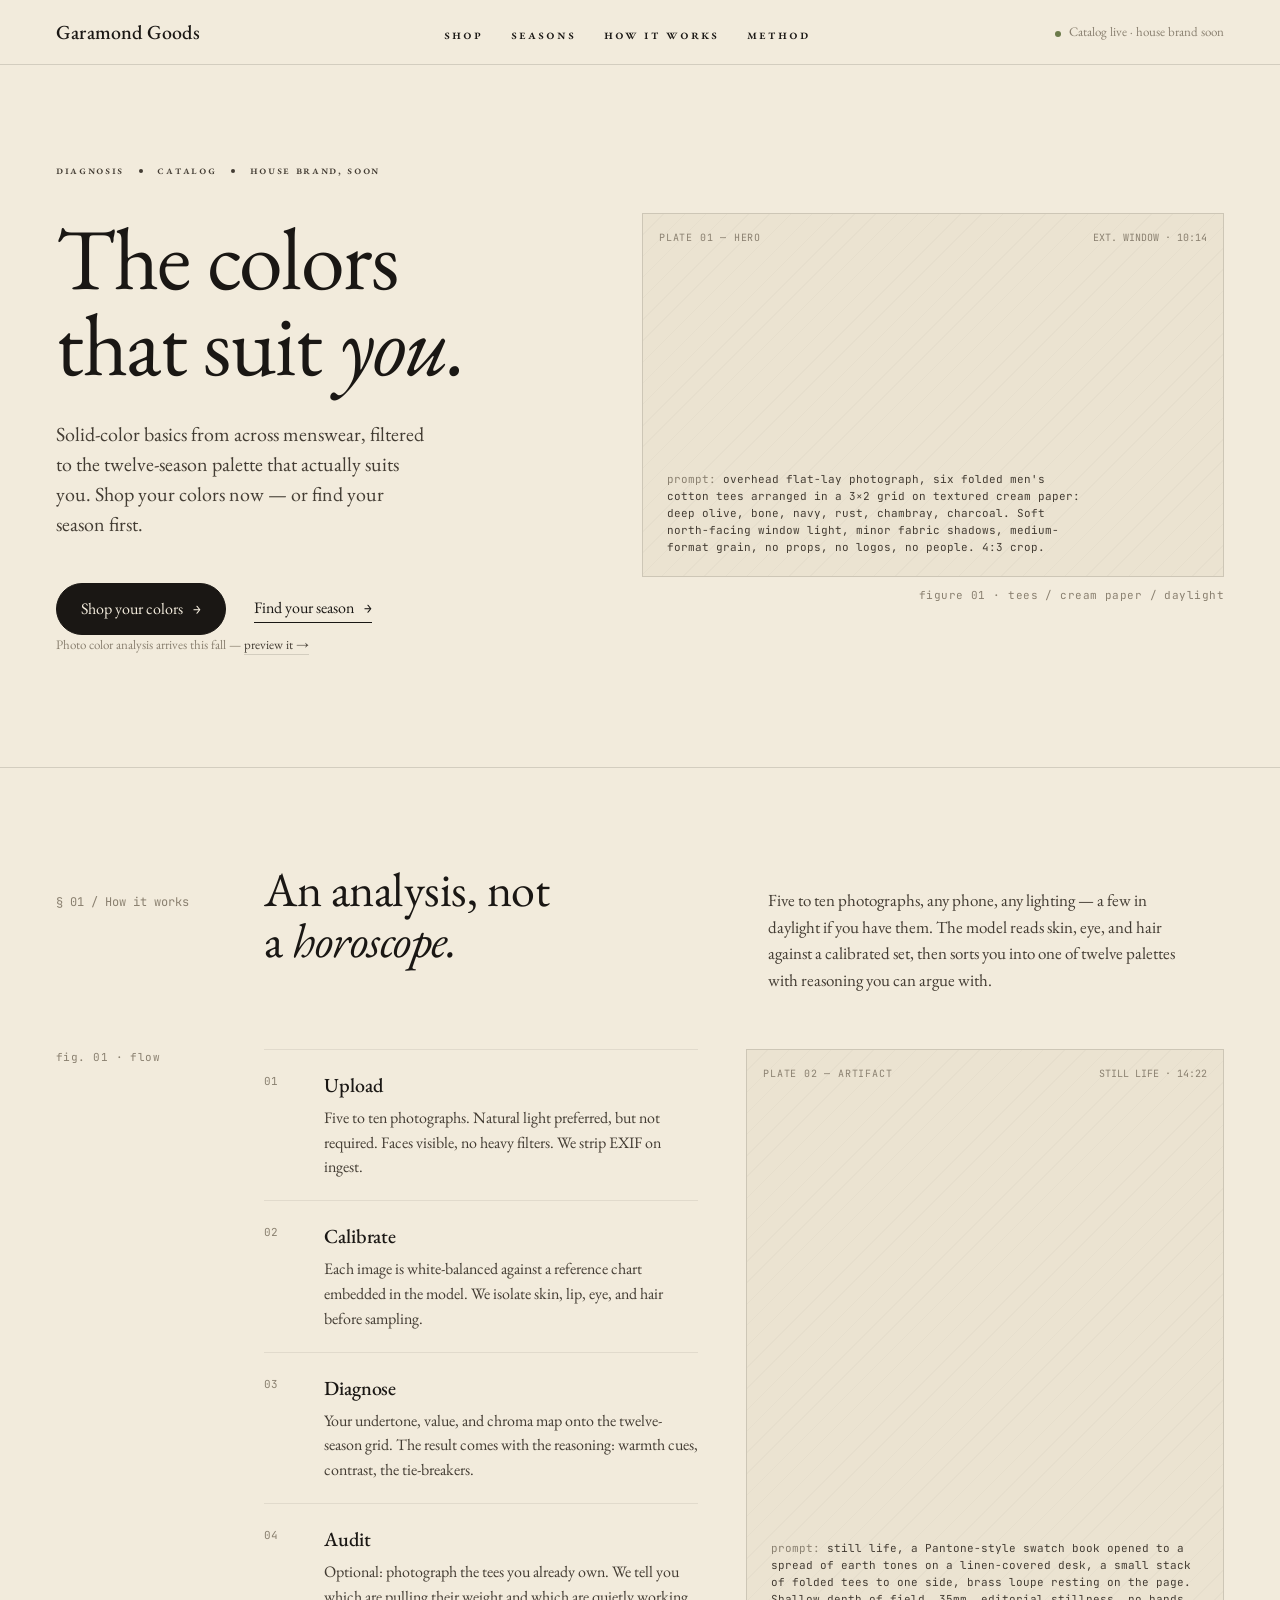
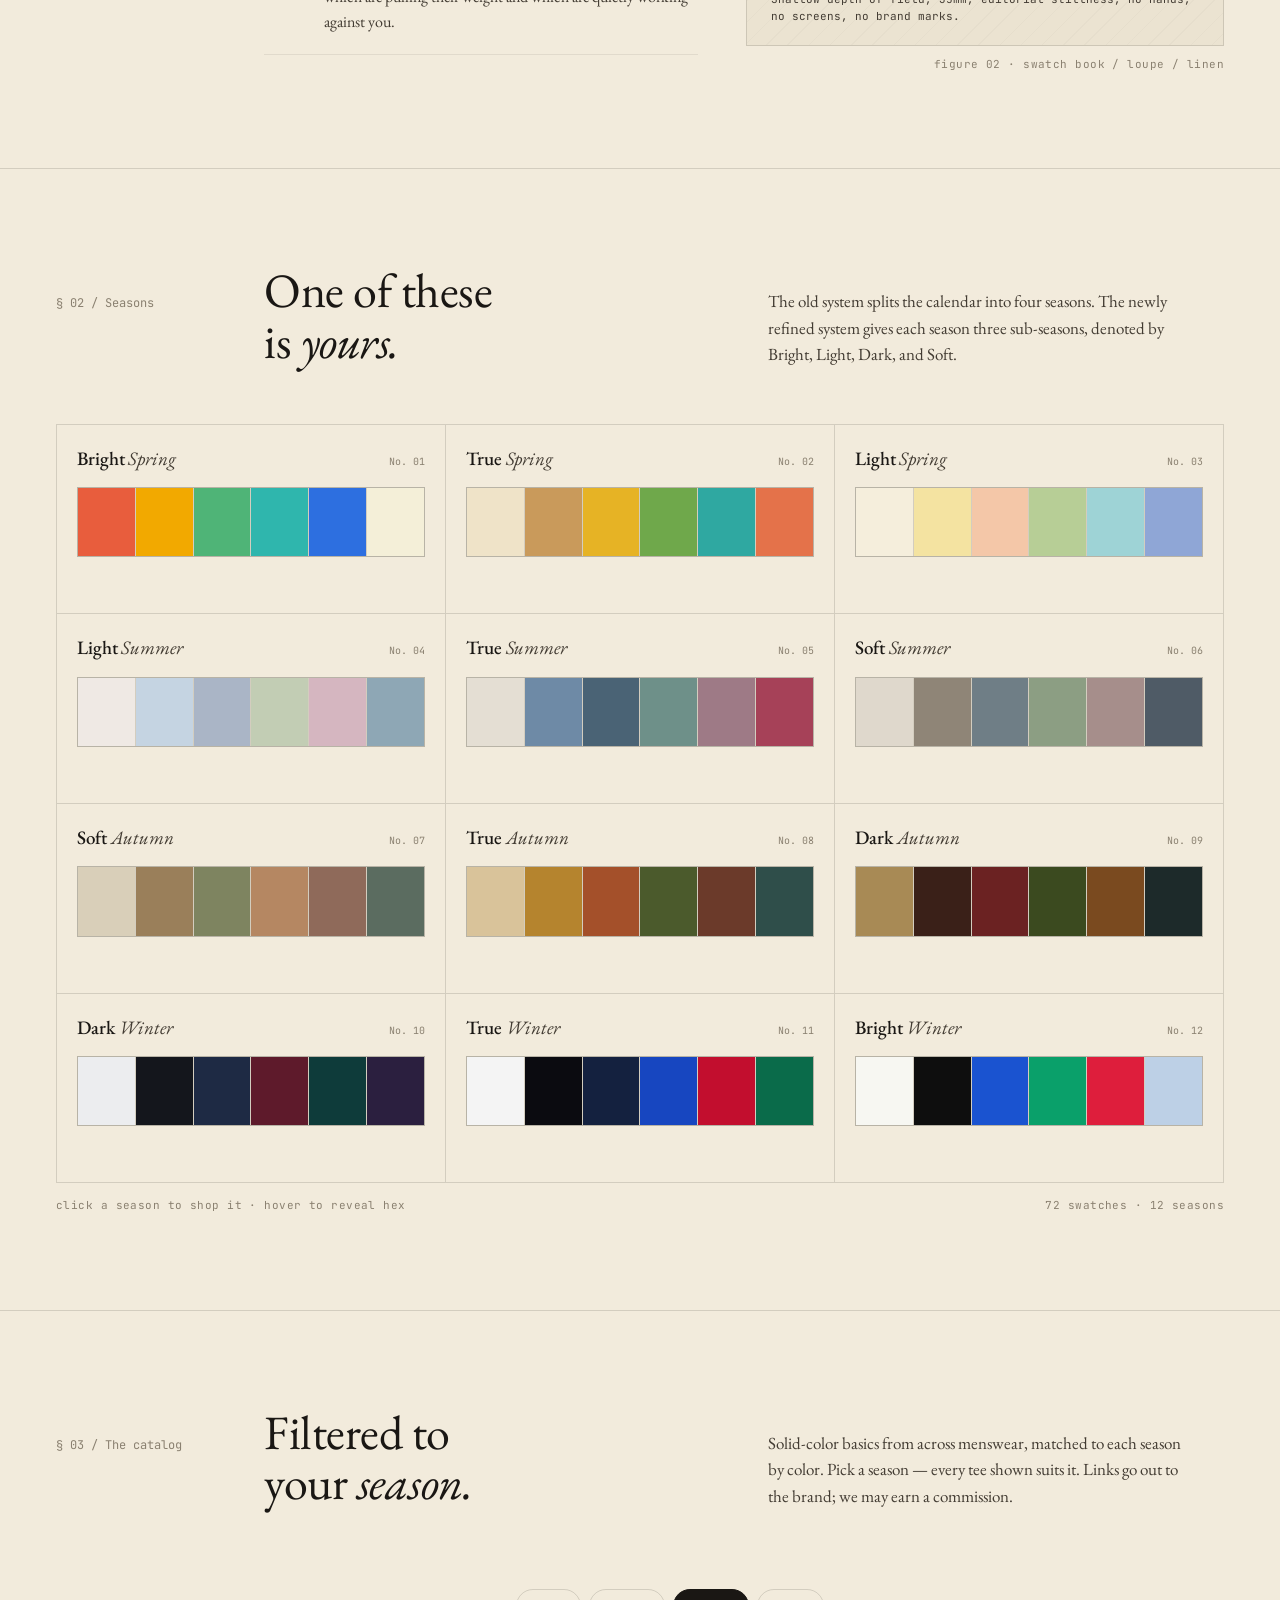
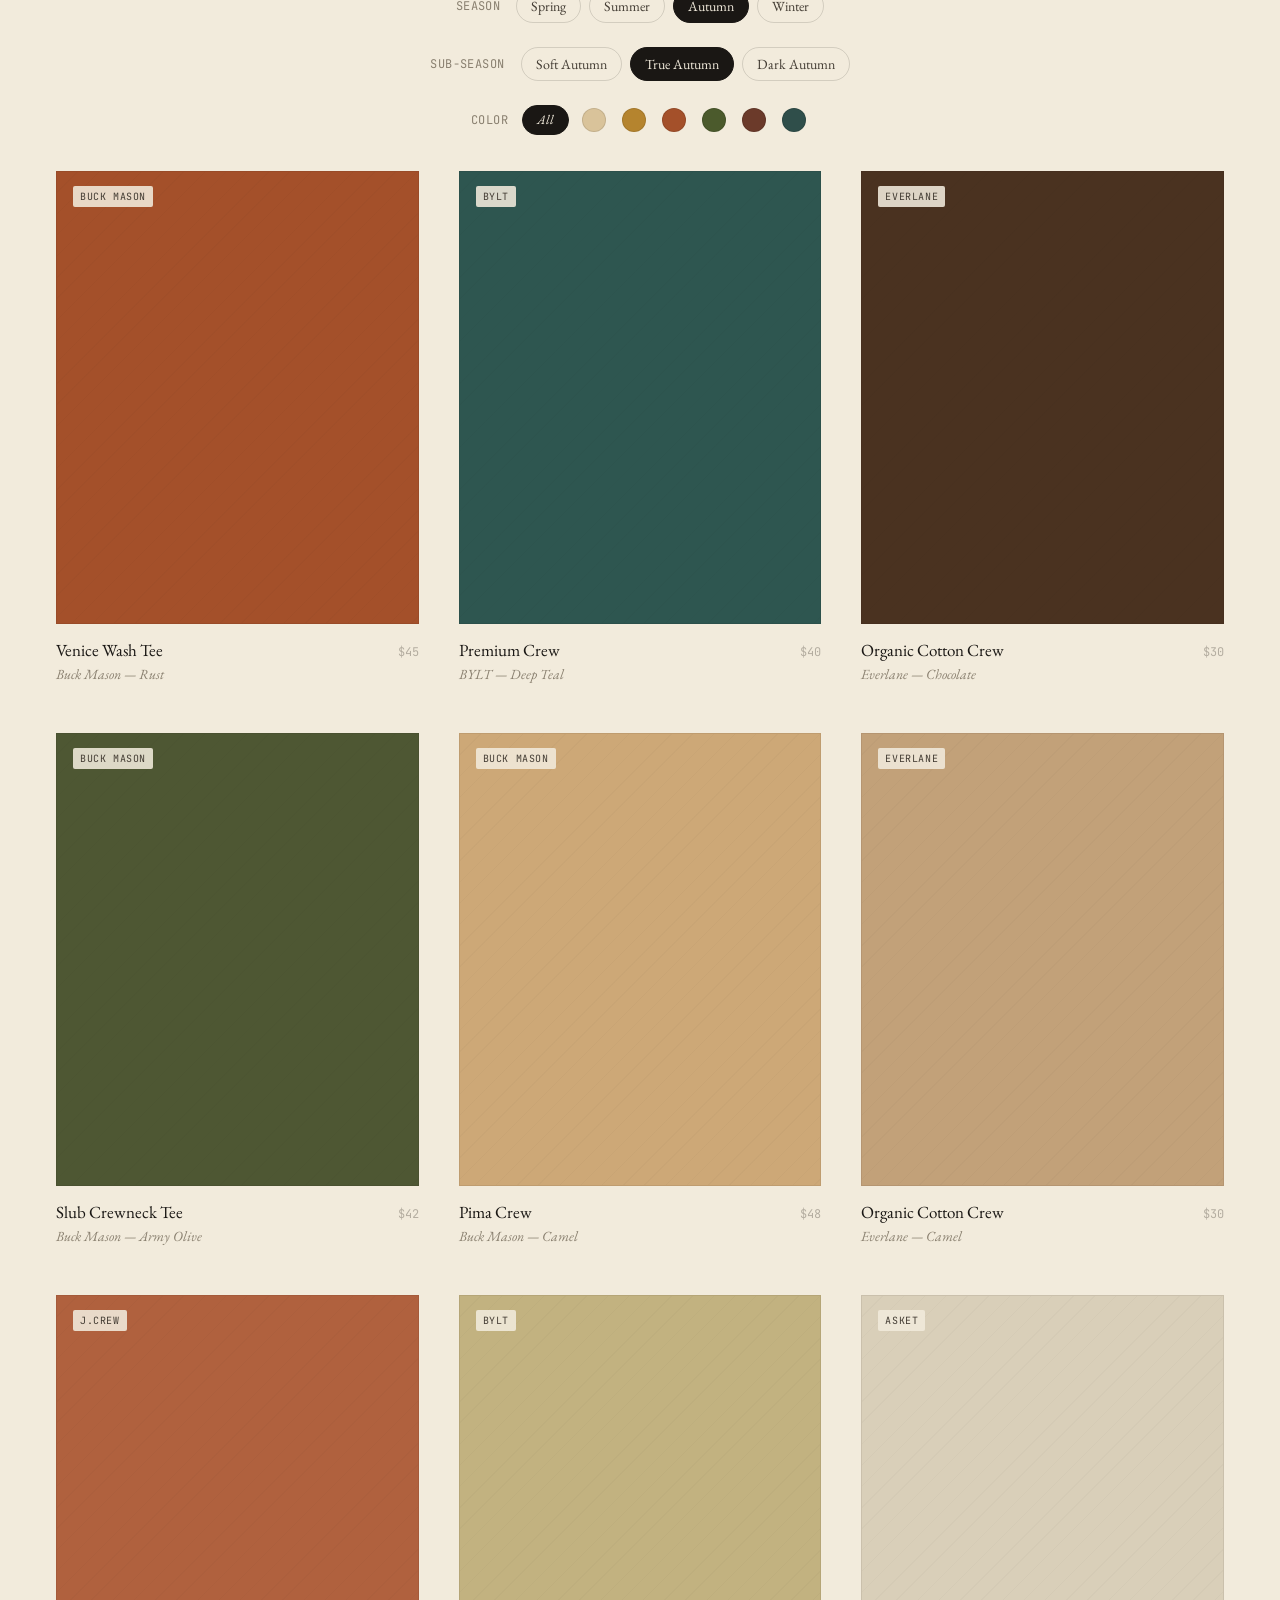
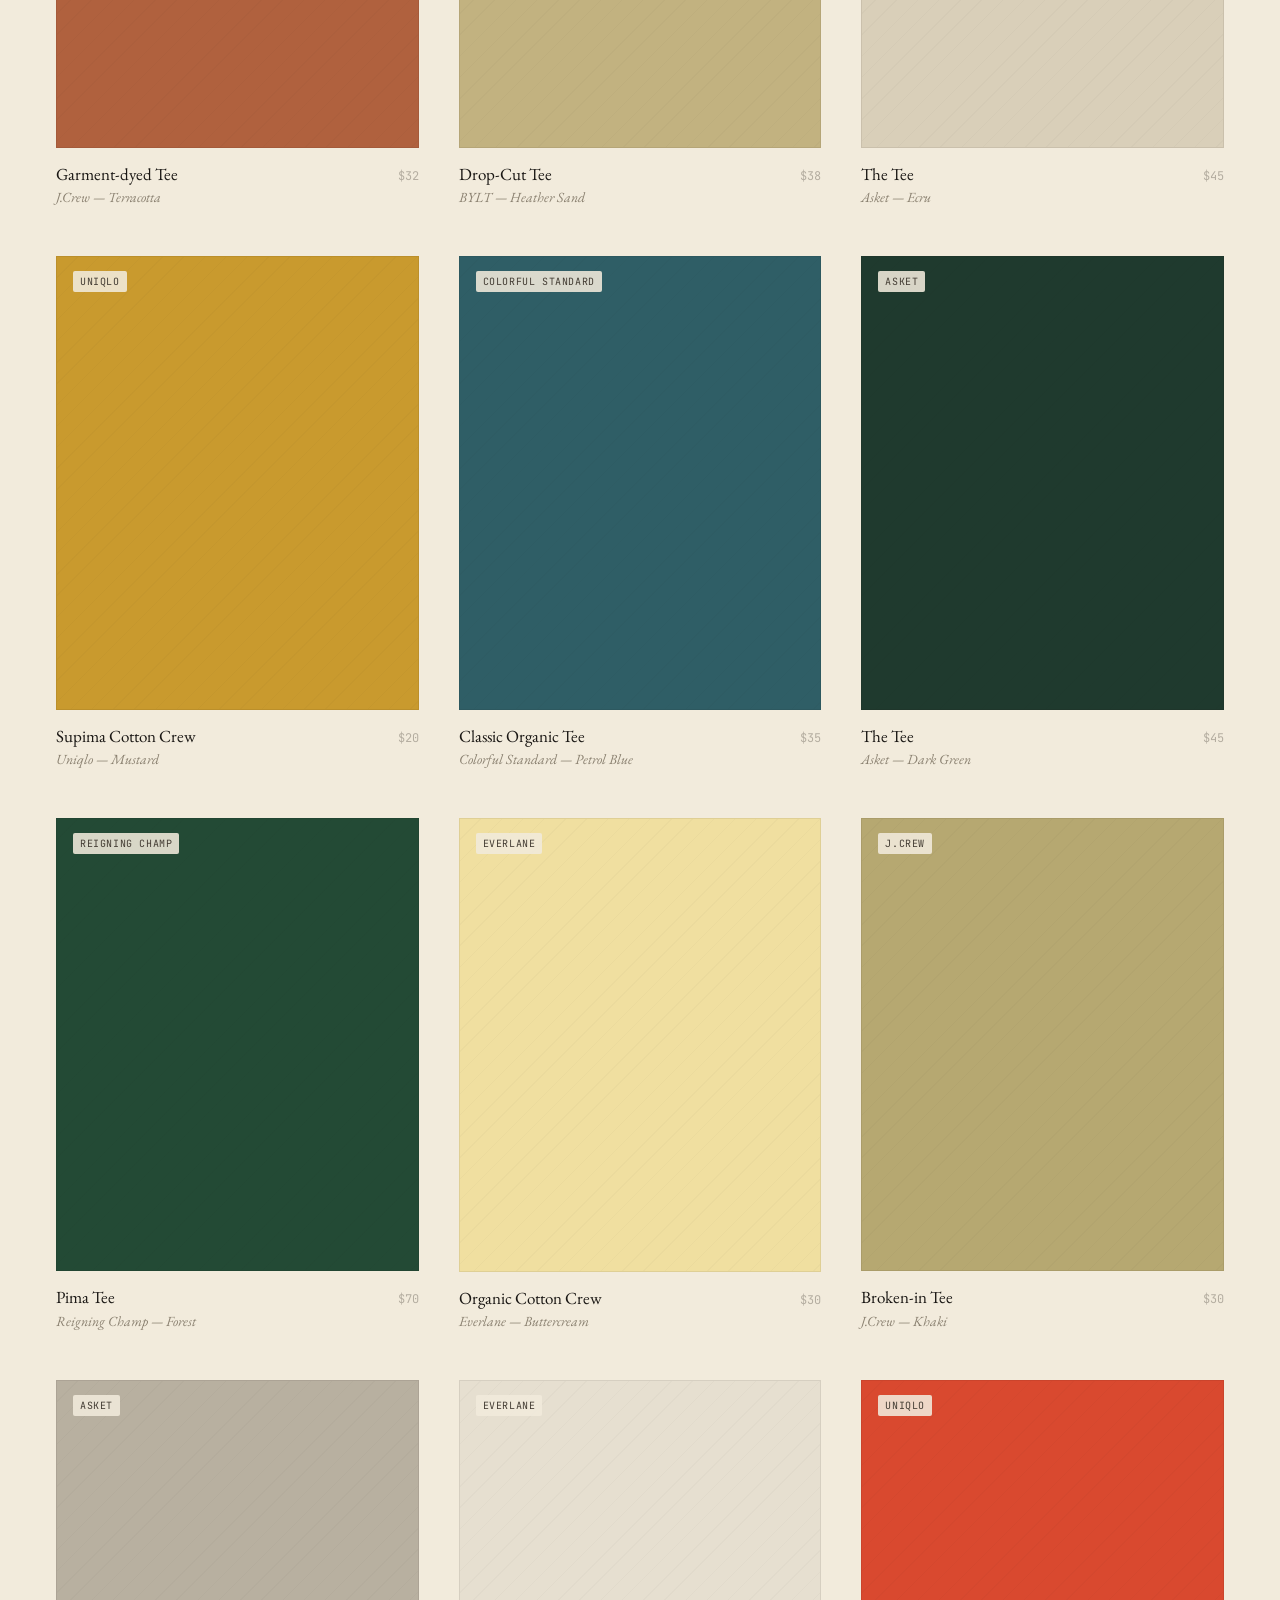
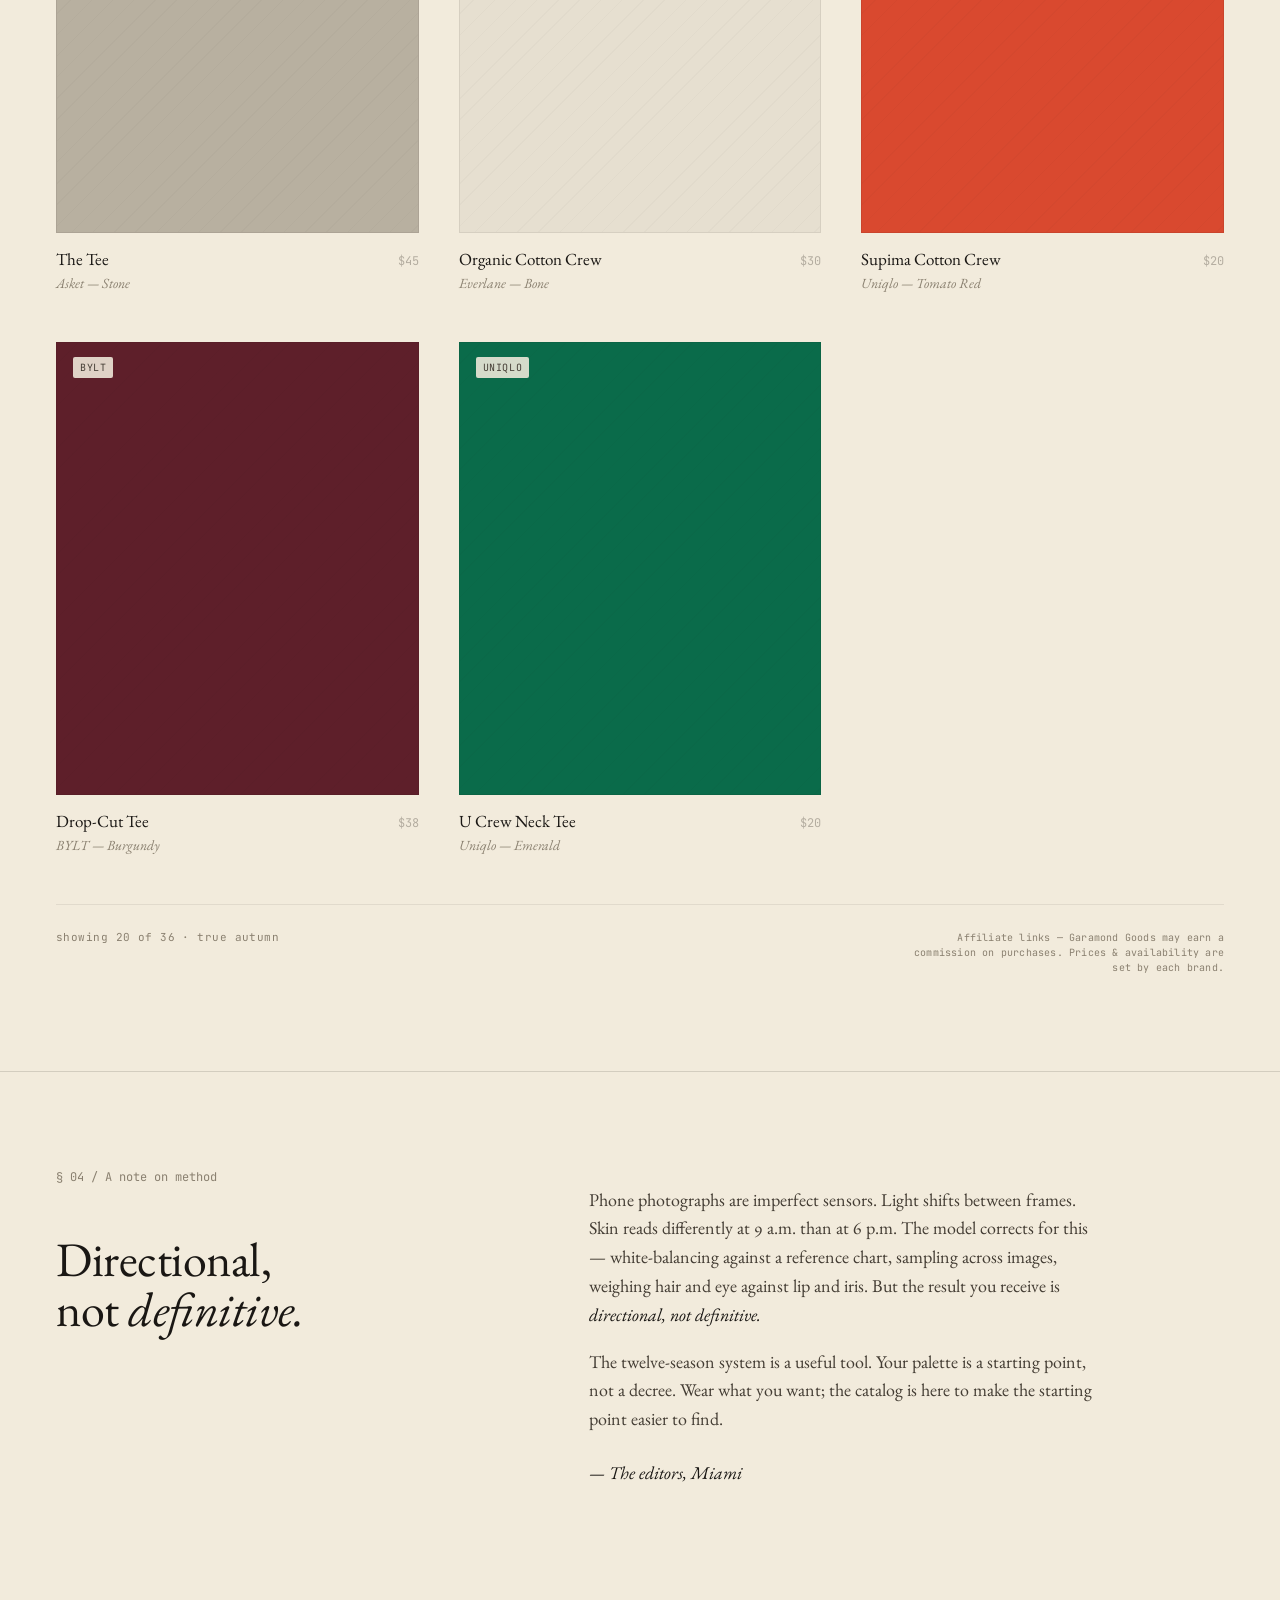
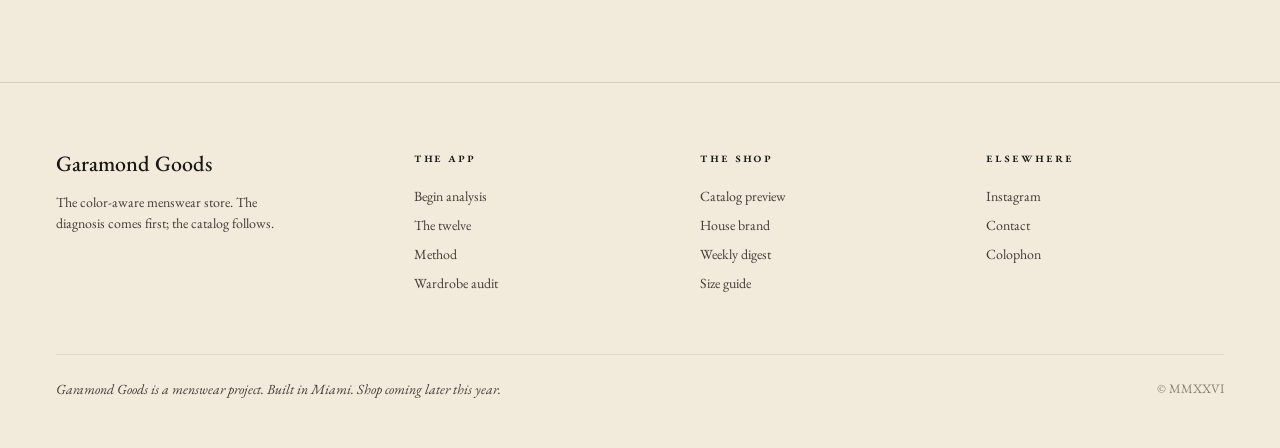
==== commit 81a98934: "Add color classifier, real catalog aggregator, and two-door landing - palette.js: per-season display" ====
--- a/index.html
+++ b/index.html
@@ -3,142 +3,364 @@
 <head>
 <meta charset="utf-8" />
 <meta name="viewport" content="width=device-width, initial-scale=1" />
-<title>Garamond Goods — Solids for your season.</title>
-<meta name="description" content="A menswear color analysis tool and curated catalog of solid-color basics, filtered to your season." />
-<meta name="theme-color" content="#1a1814" />
+<title>Garamond Goods — The colors that suit you.</title>
+<meta name="description" content="Twelve-season color analysis for men, paired with a catalog of solid-color basics filtered to your palette. Built in Miami." />
+<meta name="theme-color" content="#1a1714" />
+
+<meta property="og:title" content="Garamond Goods — The colors that suit you." />
+<meta property="og:description" content="A menswear color-analysis tool and a curated catalog of solid-color basics, filtered to your season." />
+<meta property="og:type" content="website" />
+<meta property="og:url" content="https://garamondgoods.com/" />
+<meta name="twitter:card" content="summary_large_image" />
+
 <link rel="preconnect" href="https://fonts.googleapis.com" />
 <link rel="preconnect" href="https://fonts.gstatic.com" crossorigin />
-<link href="https://fonts.googleapis.com/css2?family=EB+Garamond:ital,wght@0,400;0,500;0,600;1,400&family=Inter:wght@400;500&display=swap" rel="stylesheet" />
+<link href="https://fonts.googleapis.com/css2?family=EB+Garamond:ital,wght@0,400;0,500;0,600;1,400;1,500&family=JetBrains+Mono:wght@400;500&display=swap" rel="stylesheet" />
 <link rel="stylesheet" href="styles.css" />
 </head>
 <body>
 
-<header class="site-header">
-  <div class="bar">
-    <a class="wordmark" href="/">Garamond Goods</a>
-    <nav class="nav">
-      <a href="catalog.html">Catalog</a>
-      <a href="#method">Method</a>
-      <a href="#audit">Wardrobe Audit</a>
-      <a href="#seasons">The Twelve</a>
-    </nav>
-  </div>
-</header>
-
-<main>
-
-  <!-- Hero -------------------------------------------------------- -->
-  <section class="hero">
-    <div class="hero-copy">
-      <p class="eyebrow">Menswear, color-aware.</p>
-      <h1>Solids that<br/>match your season.</h1>
-      <p class="lede">
-        A color analysis engine for men, paired with a curated catalog of
-        solid-color basics — shirts, knitwear, trousers — filtered to the
-        palette you actually wear. No theory lectures. No quizzes that go
-        nowhere. Find your season, then shop it.
-      </p>
-      <div class="cta-row">
-        <a class="btn primary" href="#analysis">Begin color analysis</a>
-        <a class="btn ghost" href="catalog.html">Browse the catalog</a>
-      </div>
-      <p class="meta">Free. No account required to start.</p>
-    </div>
-
-    <figure class="hero-swatch" aria-label="Twelve-season specimen, cycling">
-      <div class="specimen" id="hero-specimen">
-        <!-- six tiles, populated by JS -->
-        <div class="tile"><span class="hex"></span></div>
-        <div class="tile"><span class="hex"></span></div>
-        <div class="tile"><span class="hex"></span></div>
-        <div class="tile"><span class="hex"></span></div>
-        <div class="tile"><span class="hex"></span></div>
-        <div class="tile"><span class="hex"></span></div>
-      </div>
-      <figcaption>
-        <span class="season-name" id="hero-season">True Autumn</span>
-        <span class="dots" id="hero-dots" aria-hidden="true"></span>
-      </figcaption>
-    </figure>
-  </section>
-
-  <!-- Three pillars ----------------------------------------------- -->
-  <section class="pillars" id="method">
-    <article>
-      <p class="num">01</p>
-      <h3>Find your season</h3>
-      <p>A twelve-season analysis built around the dimensions that actually
-         matter for menswear: depth, undertone, and contrast. Photograph-driven,
-         consistent, and free.</p>
-    </article>
-    <article>
-      <p class="num">02</p>
-      <h3>Shop the catalog</h3>
-      <p>Solid-color basics from across the menswear landscape, hex-tagged and
-         filtered to your palette. Every item links out — we don't hold
-         inventory.</p>
-    </article>
-    <article id="audit">
-      <p class="num">03</p>
-      <h3>Audit your wardrobe</h3>
-      <p>Upload what you already own. We'll tell you what fits your season,
-         what's close, and what to retire. A weekly digest keeps the list
-         honest.</p>
-    </article>
-  </section>
-
-  <!-- Twelve Seasons specimen grid -------------------------------- -->
-  <section class="seasons" id="seasons">
-    <header class="section-head">
-      <p class="eyebrow">The Twelve</p>
-      <h2>A specimen book of seasons.</h2>
-      <p class="sub">Six anchor swatches per season. The same palette logic the
-         catalog runs on.</p>
-    </header>
-    <div class="season-grid" id="season-grid"><!-- populated by JS --></div>
-  </section>
-
-  <!-- Catalog preview --------------------------------------------- -->
-  <section class="catalog" id="catalog">
-    <header class="section-head">
-      <p class="eyebrow">Catalog — filtered preview</p>
-      <h2>Solids, in your palette.</h2>
-      <p class="sub">A working slice of the catalog, filtered to True Autumn.
-         Browse the full catalog to filter by any season and garment.</p>
-    </header>
-    <div class="product-grid" id="product-grid"><!-- populated by JS --></div>
-    <div class="catalog-cta">
-      <a class="btn primary" href="catalog.html">Browse the full catalog</a>
-    </div>
-    <p class="catalog-foot">Affiliate links. We earn a small commission on
-       qualifying purchases. It does not affect what we list.</p>
-  </section>
-
-  <!-- Email -------------------------------------------------------- -->
-  <section class="email">
-    <div class="email-inner">
-      <h2>The weekly digest.</h2>
-      <p>One email a week. New solids in your palette, restocks, and the
-         occasional note on color, fabric, and fit. No filler.</p>
-      <form class="email-form" onsubmit="event.preventDefault(); this.querySelector('button').textContent='Thank you.';">
-        <label class="sr-only" for="email">Email address</label>
-        <input id="email" type="email" placeholder="you@domain.com" required />
-        <button type="submit">Subscribe</button>
-      </form>
-    </div>
-  </section>
-
-</main>
-
-<footer class="site-footer">
-  <div class="foot-inner">
-    <p class="mark">Garamond Goods</p>
-    <p class="note">Built in Miami. Shop coming later this year.</p>
-    <p class="copy">© 2026 Garamond Goods. Named for Claude Garamond, typecutter, 1530.</p>
+<!-- ============================================================ -->
+<!-- Nav                                                          -->
+<!-- ============================================================ -->
+<nav class="top">
+  <div class="wrap inner">
+    <a class="brand" href="#top" aria-label="Garamond Goods home">Garamond Goods</a>
+    <ul>
+      <li><a href="#catalog"  class="sc">Shop</a></li>
+      <li><a href="#seasons"  class="sc">Seasons</a></li>
+      <li><a href="#analysis" class="sc">How it works</a></li>
+      <li><a href="#method"   class="sc">Method</a></li>
+    </ul>
+    <div class="status"><span class="dot"></span>Catalog live · house brand soon</div>
+  </div>
+</nav>
+
+<!-- ============================================================ -->
+<!-- Hero — split: editorial copy + composed still-life placeholder -->
+<!-- ============================================================ -->
+<section class="hero" id="top">
+  <div class="wrap">
+    <div class="hero-grid">
+      <div class="fade-in">
+        <div class="kicker sc">
+          Diagnosis
+          <span class="bullet"></span>
+          Catalog
+          <span class="bullet"></span>
+          House brand, soon
+        </div>
+        <h1 class="display">
+          The colors<br />that suit <em>you.</em>
+        </h1>
+        <p class="subline">
+          Solid-color basics from across menswear, filtered to the twelve-season
+          palette that actually suits you. Shop your colors now — or find your
+          season first.
+        </p>
+        <div class="cta-row">
+          <a class="cta-link primary" href="#catalog">
+            Shop your colors <span class="arr">→</span>
+          </a>
+          <a class="cta-link" href="#seasons">
+            Find your season <span class="arr">→</span>
+          </a>
+        </div>
+        <div class="cta-aside">
+          Photo color analysis arrives this fall —
+          <button class="linkish" data-open-upload type="button">preview it →</button>
+        </div>
+      </div>
+
+      <div class="fade-in">
+        <!-- Placeholder shot card. Holds the GPT-Image prompt that will
+             be replaced by a generated still-life once the API is wired. -->
+        <div class="shot wide" role="img" aria-label="Flat-lay of six folded tees in a True Autumn palette">
+          <span class="label">Plate 01 — Hero</span>
+          <span class="num">EXT. WINDOW · 10:14</span>
+          <div class="prompt">
+            <span class="k">prompt:</span> overhead flat-lay photograph,
+            six folded men's cotton tees arranged in a 3×2 grid on
+            textured cream paper: deep olive, bone, navy, rust,
+            chambray, charcoal. Soft north-facing window light,
+            minor fabric shadows, medium-format grain, no props,
+            no logos, no people. 4:3 crop.
+          </div>
+        </div>
+        <div class="figure-caption">figure 01 · tees / cream paper / daylight</div>
+      </div>
+    </div>
+  </div>
+</section>
+
+<!-- ============================================================ -->
+<!-- § 01 / How it works                                          -->
+<!-- ============================================================ -->
+<section class="spread" id="analysis">
+  <div class="wrap">
+    <div class="spread-head fade-in">
+      <div class="num">§ 01 / How it works</div>
+      <h2>An analysis, not<br />a <em>horoscope.</em></h2>
+      <div class="deck">
+        Five to ten photographs, any phone, any lighting — a few in
+        daylight if you have them. The model reads skin, eye, and hair
+        against a calibrated set, then sorts you into one of twelve
+        palettes with reasoning you can argue with.
+      </div>
+    </div>
+
+    <div class="how-grid fade-in">
+      <div class="num mono">fig. 01 · flow</div>
+
+      <div class="steps">
+        <div class="step">
+          <div class="n">01</div>
+          <div>
+            <h3>Upload</h3>
+            <p>Five to ten photographs. Natural light preferred, but not required. Faces visible, no heavy filters. We strip EXIF on ingest.</p>
+          </div>
+        </div>
+        <div class="step">
+          <div class="n">02</div>
+          <div>
+            <h3>Calibrate</h3>
+            <p>Each image is white-balanced against a reference chart embedded in the model. We isolate skin, lip, eye, and hair before sampling.</p>
+          </div>
+        </div>
+        <div class="step">
+          <div class="n">03</div>
+          <div>
+            <h3>Diagnose</h3>
+            <p>Your undertone, value, and chroma map onto the twelve-season grid. The result comes with the reasoning: warmth cues, contrast, the tie-breakers.</p>
+          </div>
+        </div>
+        <div class="step">
+          <div class="n">04</div>
+          <div>
+            <h3>Audit</h3>
+            <p>Optional: photograph the tees you already own. We tell you which are pulling their weight and which are quietly working against you.</p>
+          </div>
+        </div>
+      </div>
+
+      <div>
+        <div class="shot tall">
+          <span class="label">Plate 02 — Artifact</span>
+          <span class="num">STILL LIFE · 14:22</span>
+          <div class="prompt">
+            <span class="k">prompt:</span> still life, a Pantone-style
+            swatch book opened to a spread of earth tones on a
+            linen-covered desk, a small stack of folded tees to one
+            side, brass loupe resting on the page. Shallow depth of
+            field, 35mm, editorial stillness, no hands, no screens,
+            no brand marks.
+          </div>
+        </div>
+        <div class="figure-caption">figure 02 · swatch book / loupe / linen</div>
+      </div>
+    </div>
+  </div>
+</section>
+
+<!-- ============================================================ -->
+<!-- § 02 / Seasons — populated by app.js from window.SEASONS     -->
+<!-- ============================================================ -->
+<section class="spread" id="seasons">
+  <div class="wrap">
+    <div class="spread-head fade-in">
+      <div class="num">§ 02 / Seasons</div>
+      <h2>One of these<br />is <em>yours.</em></h2>
+      <div class="deck">
+        The old system splits the calendar into four seasons. The newly
+        refined system gives each season three sub-seasons, denoted by
+        Bright, Light, Dark, and Soft.
+      </div>
+    </div>
+
+    <div class="fade-in">
+      <div class="seasons" id="season-grid">
+        <!-- 12 cards rendered by app.js — pre-rendering kept out so palette.js
+             stays the single source of truth. -->
+      </div>
+      <div class="seasons-meta">
+        <span>click a season to shop it · hover to reveal hex</span>
+        <span>72 swatches · 12 seasons</span>
+      </div>
+    </div>
+  </div>
+</section>
+
+<!-- ============================================================ -->
+<!-- § 03 / Catalog — filters + product grid rendered by app.js   -->
+<!-- ============================================================ -->
+<section class="spread" id="catalog">
+  <div class="wrap">
+    <div class="spread-head fade-in">
+      <div class="num">§ 03 / The catalog</div>
+      <h2>Filtered to<br />your <em>season.</em></h2>
+      <div class="deck">
+        Solid-color basics from across menswear, matched to each season by
+        color. Pick a season — every tee shown suits it. Links go out to the
+        brand; we may earn a commission.
+      </div>
+    </div>
+
+    <div class="fade-in">
+      <div class="filters" id="family-filters">
+        <span class="label mono">SEASON</span>
+        <!-- chips rendered by app.js -->
+      </div>
+
+      <div class="filters" id="sub-filters">
+        <span class="label mono">SUB‑SEASON</span>
+        <!-- chips rendered by app.js -->
+      </div>
+
+      <div class="color-filter" id="color-filters">
+        <span class="label mono">COLOR</span>
+        <!-- swatches rendered by app.js -->
+      </div>
+
+      <div class="catalog-grid" id="catalog-grid">
+        <!-- 6 product cards rendered by app.js -->
+      </div>
+
+      <div class="catalog-foot">
+        <div class="mono" id="catalog-counter">
+          <!-- updated by app.js -->
+        </div>
+        <div class="disclosure">
+          Affiliate links — Garamond Goods may earn a commission on purchases.
+          Prices &amp; availability are set by each brand.
+        </div>
+      </div>
+    </div>
+  </div>
+</section>
+
+<!-- ============================================================ -->
+<!-- § 04 / Method                                                -->
+<!-- ============================================================ -->
+<section class="spread" id="method">
+  <div class="wrap">
+    <div class="method-layout fade-in">
+      <div class="method-side">
+        <div class="num">§ 04 / A note on method</div>
+        <h2>Directional,<br />not <em>definitive.</em></h2>
+      </div>
+      <div class="body">
+        <p>
+          Phone photographs are imperfect sensors. Light shifts between
+          frames. Skin reads differently at 9 a.m. than at 6 p.m. The
+          model corrects for this — white-balancing against a reference
+          chart, sampling across images, weighing hair and eye against
+          lip and iris. But the result you receive is
+          <em>directional, not definitive.</em>
+        </p>
+        <p>
+          The twelve-season system is a useful tool. Your palette is a
+          starting point, not a decree. Wear what you want; the catalog
+          is here to make the starting point easier to find.
+        </p>
+        <p class="signoff">— The editors, Miami</p>
+      </div>
+    </div>
+  </div>
+</section>
+
+<!-- ============================================================ -->
+<!-- Footer                                                       -->
+<!-- ============================================================ -->
+<footer class="foot">
+  <div class="wrap">
+    <div class="foot-grid">
+      <div>
+        <div class="foot-brand">Garamond Goods</div>
+        <div class="foot-blurb">
+          The color-aware menswear store. The diagnosis comes first;
+          the catalog follows.
+        </div>
+      </div>
+      <div>
+        <h4 class="sc">The App</h4>
+        <ul>
+          <li><a href="#analysis">Begin analysis</a></li>
+          <li><a href="#seasons">The twelve</a></li>
+          <li><a href="#method">Method</a></li>
+          <li><a href="#analysis">Wardrobe audit</a></li>
+        </ul>
+      </div>
+      <div>
+        <h4 class="sc">The Shop</h4>
+        <ul>
+          <li><a href="#catalog">Catalog preview</a></li>
+          <li><a href="#">House brand</a></li>
+          <li><a href="#">Weekly digest</a></li>
+          <li><a href="#">Size guide</a></li>
+        </ul>
+      </div>
+      <div>
+        <h4 class="sc">Elsewhere</h4>
+        <ul>
+          <li><a href="#">Instagram</a></li>
+          <li><a href="#">Contact</a></li>
+          <li><a href="#">Colophon</a></li>
+        </ul>
+      </div>
+    </div>
+    <div class="foot-line">
+      <div class="tag">
+        Garamond Goods is a menswear project. Built in Miami. Shop coming later this year.
+      </div>
+      <div>© MMXXVI</div>
+    </div>
   </div>
 </footer>
 
+<!-- ============================================================ -->
+<!-- Upload modal — hidden by default, opened by data-open-upload -->
+<!-- ============================================================ -->
+<div class="modal-backdrop" id="upload-backdrop" role="dialog" aria-modal="true" aria-labelledby="upload-title" aria-hidden="true">
+  <div class="modal">
+    <button class="close" id="upload-close" type="button">CLOSE · ESC</button>
+    <h3 id="upload-title">Preview the <em>analysis</em></h3>
+    <div class="sub">
+      A preview — the photo analysis launches this fall. Five to ten
+      photographs, any phone, faces visible. For now, find your season by
+      browsing the twelve seasons.
+    </div>
+
+    <div class="drop" id="upload-drop">
+      <div class="glyph">✦</div>
+      <div class="t">Drop your photographs here</div>
+      <div class="s">JPG, PNG, HEIC · up to 10 files · EXIF stripped on upload</div>
+      <div class="browse" id="upload-browse">or browse</div>
+    </div>
+
+    <div class="thumbs" id="upload-thumbs">
+      <!-- 10 placeholder slots rendered by app.js -->
+    </div>
+
+    <div class="specs">
+      <div class="item">
+        <div class="l">PHOTOS</div>
+        <div class="v" id="upload-count-v">0 of 10 (5 more to begin)</div>
+      </div>
+      <div class="item">
+        <div class="l">ESTIMATED TIME</div>
+        <div class="v">~ 2 minutes</div>
+      </div>
+      <div class="item">
+        <div class="l">PRIVACY</div>
+        <div class="v">EXIF stripped · photos auto-delete in 24h</div>
+      </div>
+    </div>
+  </div>
+</div>
+
 <script src="palette.js"></script>
+<script src="classify.js"></script>
+<script src="catalog.js"></script>
 <script src="app.js"></script>
 </body>
 </html>
--- a/styles.css
+++ b/styles.css
@@ -1,615 +1,852 @@
+/* ================================================================
+   Garamond Goods — atelier menswear color analysis
+   ================================================================
+   Design system:
+     • Cream paper (#f2ebdc) over warm ink (#1a1714)
+     • EB Garamond serif (incl. italic emphasis)
+     • JetBrains Mono for small caps, plate numbers, hex labels
+     • Editorial-spread layout with § section numbering
+     • Hover-reveal hex strips on the twelve-season grid
+   ============================================================== */
+
 :root {
-  --paper: #f5f1ea;
-  --paper-2: #ece6db;
-  --ink: #1a1814;
-  --ink-soft: #4a4640;
-  --rule: #d8cfbe;
-  --accent: #6b3a1f;
-  --serif: 'EB Garamond', 'Garamond', 'Adobe Garamond Pro', 'Cormorant Garamond', Georgia, serif;
-  --sans: 'Inter', -apple-system, BlinkMacSystemFont, 'Segoe UI', Helvetica, Arial, sans-serif;
+  --cream: #f2ebdc;
+  --cream-deep: #ebe3d1;
+  --ink: #1a1714;
+  --ink-soft: #433c33;
+  --ink-mute: #8a8070;
+  --rule: rgba(26, 23, 20, 0.14);
+  --rule-soft: rgba(26, 23, 20, 0.08);
+  --serif: "EB Garamond", "Adobe Garamond Pro", Garamond, "Times New Roman", serif;
+  --mono: "JetBrains Mono", ui-monospace, SFMono-Regular, Menlo, monospace;
 }
 
 * { box-sizing: border-box; }
-
 html, body { margin: 0; padding: 0; }
-
+html { scroll-behavior: smooth; }
 body {
-  background: var(--paper);
+  background: var(--cream);
   color: var(--ink);
   font-family: var(--serif);
-  font-size: 19px;
+  font-size: 18px;
+  line-height: 1.5;
+  -webkit-font-smoothing: antialiased;
+  text-rendering: optimizeLegibility;
+  font-feature-settings: "kern", "liga", "onum";
+}
+
+/* ----- Layout ----- */
+.wrap { max-width: 1280px; margin: 0 auto; padding: 0 56px; }
+.rule { border: 0; border-top: 1px solid var(--rule); margin: 0; }
+.rule-soft { border: 0; border-top: 1px solid var(--rule-soft); margin: 0; }
+
+/* ----- Type primitives ----- */
+.sc {
+  font-variant: all-small-caps;
+  letter-spacing: 0.14em;
+  font-weight: 500;
+}
+.mono {
+  font-family: var(--mono);
+  font-size: 11px;
+  letter-spacing: 0.04em;
+  color: var(--ink-mute);
+}
+
+/* ----- Nav ----- */
+nav.top {
+  position: sticky;
+  top: 0;
+  z-index: 40;
+  background: var(--cream);
+  border-bottom: 1px solid var(--rule);
+}
+nav.top .inner {
+  display: flex; align-items: center; justify-content: space-between;
+  height: 64px;
+}
+nav.top .brand {
+  font-family: var(--serif);
+  font-size: 20px;
+  font-weight: 500;
+  letter-spacing: 0.01em;
+  white-space: nowrap;
+}
+nav.top ul { list-style: none; display: flex; gap: 28px; margin: 0; padding: 0; }
+nav.top a {
+  color: var(--ink);
+  text-decoration: none;
+  font-size: 14px;
+  white-space: nowrap;
+}
+nav.top a:hover { color: var(--ink-soft); }
+nav.top .status { font-size: 13px; color: var(--ink-mute); white-space: nowrap; }
+nav.top .status .dot {
+  display: inline-block; width: 6px; height: 6px; border-radius: 50%;
+  background: #6b7a4a; margin-right: 8px; vertical-align: middle;
+}
+
+/* ----- Hero ----- */
+section.hero { padding: 96px 0 112px; }
+
+.hero-grid {
+  display: grid;
+  grid-template-columns: 1fr 1.15fr;
+  gap: 80px;
+  align-items: center;
+}
+.kicker {
+  font-size: 12px;
+  margin-bottom: 36px;
+  color: var(--ink-soft);
+}
+.kicker .bullet {
+  display: inline-block;
+  width: 4px; height: 4px; background: var(--ink-soft);
+  border-radius: 50%;
+  vertical-align: middle;
+  margin: 0 10px 2px;
+}
+h1.display {
+  font-family: var(--serif);
+  font-weight: 400;
+  font-size: 88px;
+  line-height: 0.98;
+  letter-spacing: -0.015em;
+  margin: 0 0 32px;
+  text-wrap: balance;
+}
+h1.display em { font-style: italic; font-weight: 400; }
+
+.subline {
+  font-size: 20px;
+  line-height: 1.5;
+  color: var(--ink-soft);
+  max-width: 38ch;
+  margin: 0 0 44px;
+  text-wrap: pretty;
+}
+
+.cta-row { display: flex; align-items: center; gap: 28px; flex-wrap: wrap; }
+.cta-link {
+  font-size: 16px;
+  color: var(--ink);
+  text-decoration: none;
+  border-bottom: 1px solid var(--ink);
+  padding-bottom: 2px;
+  display: inline-flex; align-items: baseline; gap: 10px;
+  transition: color .2s, border-color .2s, gap .2s;
+  cursor: pointer;
+  background: none; border-top: 0; border-left: 0; border-right: 0;
+  font-family: inherit;
+  white-space: nowrap;
+}
+.cta-link:hover { gap: 14px; }
+.cta-link .arr { font-family: var(--mono); font-size: 13px; }
+.cta-aside { font-size: 13px; color: var(--ink-mute); white-space: nowrap; }
+
+/* ----- "Shot" placeholder cards (pre-image) -----
+   Shows a Pantone-style monospace shot-list framing the prompt that will
+   be sent to GPT Image once wired up. The intent is that these cards stay
+   recognisable as production placeholders — diagonal stripe + plate label. */
+.shot {
+  background: var(--cream-deep);
+  border: 1px solid var(--rule);
+  aspect-ratio: 5 / 4;
+  position: relative;
+  overflow: hidden;
+}
+.shot.tall { aspect-ratio: 4 / 5; }
+.shot.wide { aspect-ratio: 16 / 10; }
+.shot::before {
+  content: "";
+  position: absolute; inset: 0;
+  background-image: repeating-linear-gradient(
+    135deg,
+    transparent 0 14px,
+    rgba(26,23,20,0.025) 14px 15px
+  );
+  pointer-events: none;
+}
+.shot .label {
+  position: absolute;
+  left: 16px; top: 16px;
+  font-family: var(--mono); font-size: 10px;
+  letter-spacing: 0.08em;
+  color: var(--ink-mute);
+  text-transform: uppercase;
+}
+.shot .num {
+  position: absolute; right: 16px; top: 16px;
+  font-family: var(--mono); font-size: 10px; color: var(--ink-mute);
+}
+.shot .prompt {
+  position: absolute;
+  left: 24px; right: 24px; bottom: 20px;
+  font-family: var(--mono); font-size: 11px; line-height: 1.55;
+  color: var(--ink-soft);
+  max-width: 60ch;
+}
+.shot .prompt .k { color: var(--ink-mute); }
+
+/* ----- Editorial spreads ----- */
+section.spread {
+  padding: 96px 0;
+  border-top: 1px solid var(--rule);
+}
+.spread-head {
+  display: grid;
+  grid-template-columns: 160px 1fr 1fr;
+  gap: 48px;
+  padding-bottom: 56px;
+  align-items: baseline;
+}
+.spread-head .num { font-family: var(--mono); font-size: 12px; color: var(--ink-mute); }
+.spread-head h2 {
+  font-family: var(--serif);
+  font-weight: 400;
+  font-size: 48px;
+  line-height: 1.05;
+  letter-spacing: -0.01em;
+  margin: 0;
+  text-wrap: balance;
+}
+.spread-head h2 em { font-style: italic; }
+.spread-head .deck {
+  font-size: 17px;
+  color: var(--ink-soft);
   line-height: 1.55;
-  -webkit-font-smoothing: antialiased;
-  -moz-osx-font-smoothing: grayscale;
-}
-
-a { color: inherit; text-decoration: none; }
-
-.sr-only {
-  position: absolute; width: 1px; height: 1px;
-  padding: 0; margin: -1px; overflow: hidden;
-  clip: rect(0,0,0,0); white-space: nowrap; border: 0;
-}
-
-/* Header --------------------------------------------------------- */
-.site-header {
-  border-bottom: 1px solid var(--rule);
-  background: var(--paper);
-  position: sticky; top: 0; z-index: 10;
-}
-.bar {
-  max-width: 1240px;
-  margin: 0 auto;
-  padding: 18px 32px;
-  display: flex; align-items: center; justify-content: space-between;
-  gap: 24px;
-}
-.wordmark {
-  font-family: var(--serif);
-  font-size: 24px;
-  letter-spacing: 0.01em;
+  max-width: 52ch;
+  text-wrap: pretty;
+}
+
+/* ----- How it works ----- */
+.how-grid {
+  display: grid;
+  grid-template-columns: 160px 1fr 1.1fr;
+  gap: 48px;
+  align-items: start;
+}
+.step {
+  padding: 20px 0;
+  border-top: 1px solid var(--rule-soft);
+  display: grid;
+  grid-template-columns: 40px 1fr;
+  gap: 20px;
+}
+.step:last-child { border-bottom: 1px solid var(--rule-soft); }
+.step .n { font-family: var(--mono); font-size: 11px; color: var(--ink-mute); padding-top: 3px; }
+.step h3 {
+  font-family: var(--serif);
   font-weight: 500;
-}
-.nav {
-  display: flex;
-  gap: 28px;
-  font-family: var(--sans);
-  font-size: 13px;
-  letter-spacing: 0.06em;
-  text-transform: uppercase;
-  color: var(--ink-soft);
-}
-.nav a:hover { color: var(--ink); }
-
-/* Hero ----------------------------------------------------------- */
-.hero {
-  max-width: 1240px;
-  margin: 0 auto;
-  padding: 80px 32px 96px;
-  display: grid;
-  grid-template-columns: 1.05fr 1fr;
-  gap: 72px;
-  align-items: center;
-}
-.eyebrow {
-  font-family: var(--sans);
-  font-size: 12px;
-  letter-spacing: 0.18em;
-  text-transform: uppercase;
-  color: var(--ink-soft);
-  margin: 0 0 20px;
-}
-.hero h1 {
-  font-family: var(--serif);
-  font-weight: 500;
-  font-size: clamp(48px, 6.4vw, 88px);
-  line-height: 1.02;
-  letter-spacing: -0.01em;
-  margin: 0 0 28px;
-}
-.lede {
-  font-size: 21px;
-  line-height: 1.5;
-  color: var(--ink-soft);
-  max-width: 52ch;
-  margin: 0 0 32px;
-}
-.cta-row {
-  display: flex;
-  gap: 14px;
-  flex-wrap: wrap;
-  margin-bottom: 18px;
-}
-.btn {
-  display: inline-block;
-  padding: 14px 26px;
-  font-family: var(--sans);
-  font-size: 13px;
-  letter-spacing: 0.1em;
-  text-transform: uppercase;
-  border: 1px solid var(--ink);
-  transition: background 0.15s, color 0.15s;
-  cursor: pointer;
-}
-.btn.primary { background: var(--ink); color: var(--paper); }
-.btn.primary:hover { background: var(--accent); border-color: var(--accent); }
-.btn.ghost:hover { background: var(--ink); color: var(--paper); }
-.meta {
-  font-family: var(--sans);
-  font-size: 12px;
-  color: var(--ink-soft);
+  font-size: 20px;
+  margin: 0 0 6px;
+  letter-spacing: -0.005em;
+}
+.step p { margin: 0; color: var(--ink-soft); font-size: 16px; line-height: 1.55; }
+
+.figure-caption {
+  font-family: var(--mono);
+  font-size: 11px;
   letter-spacing: 0.04em;
-  margin: 0;
-}
-
-/* Hero swatch ---------------------------------------------------- */
-.hero-swatch {
-  margin: 0;
-  display: flex;
-  flex-direction: column;
-  gap: 16px;
-}
-.specimen {
+  color: var(--ink-mute);
+  margin-top: 10px;
+  text-align: right;
+}
+
+/* ----- Twelve seasons specimen grid ----- */
+.seasons {
   display: grid;
   grid-template-columns: repeat(3, 1fr);
-  grid-auto-rows: 1fr;
-  aspect-ratio: 3 / 2;
-  width: 100%;
+  gap: 0;
+  border-top: 1px solid var(--rule);
+  border-left: 1px solid var(--rule);
+}
+.season {
+  border-right: 1px solid var(--rule);
+  border-bottom: 1px solid var(--rule);
+  padding: 20px 20px 16px;
+  background: transparent;
+  position: relative;
+}
+.season-head {
+  display: flex; align-items: baseline; justify-content: space-between;
+  margin-bottom: 14px;
+}
+.season-head .name {
+  font-family: var(--serif);
+  font-weight: 500;
+  font-size: 19px;
+  letter-spacing: -0.005em;
+}
+.season-head .name em { font-style: italic; font-weight: 400; color: var(--ink-soft); }
+.season-head .ref { font-family: var(--mono); font-size: 10px; color: var(--ink-mute); }
+
+.swatches {
+  display: grid;
+  grid-template-columns: repeat(6, 1fr);
+  gap: 1px;
+  background: var(--rule);
   border: 1px solid var(--rule);
-  background: var(--paper-2);
+}
+.sw {
+  aspect-ratio: 1 / 1.2;
+  position: relative;
+  cursor: default;
+}
+.sw .hex {
+  position: absolute;
+  inset: auto 0 0 0;
+  padding: 6px 0;
+  text-align: center;
+  font-family: var(--mono);
+  font-size: 9px;
+  letter-spacing: 0.04em;
+  background: rgba(242, 235, 220, 0.92);
+  color: var(--ink);
+  opacity: 0;
+  transform: translateY(4px);
+  transition: opacity .2s, transform .2s;
+}
+.sw:hover .hex,
+.swatches:hover .sw .hex { opacity: 1; transform: translateY(0); }
+
+.season-note-wrap {
+  height: 32px;
+  margin-top: 8px;
+  position: relative;
   overflow: hidden;
+}
+.season-note {
+  position: absolute;
+  inset: 0;
+  font-family: var(--serif);
+  font-style: italic;
+  font-size: 13.5px;
+  color: var(--ink-soft);
+  line-height: 1.45;
+  opacity: 0;
+  transform: translateY(3px);
+  transition: opacity .25s, transform .25s;
+  pointer-events: none;
+}
+.season:hover .season-note { opacity: 1; transform: translateY(0); }
+
+.seasons-meta {
+  margin-top: 14px;
+  display: flex;
+  justify-content: space-between;
+  font-family: var(--mono);
+  font-size: 11px;
+  letter-spacing: 0.04em;
+  color: var(--ink-mute);
+}
+
+/* ----- Catalog filters ----- */
+.filters {
+  display: flex; flex-wrap: wrap; gap: 8px;
+  padding: 12px 0;
+  align-items: center;
+  justify-content: center;
+}
+.filters:first-of-type { padding-top: 24px; }
+.filters .label { font-size: 12px; color: var(--ink-mute); margin-right: 8px; }
+.chip {
+  font-family: var(--serif);
+  font-size: 14px;
+  padding: 7px 14px;
+  border: 1px solid var(--rule);
+  border-radius: 999px;
+  background: transparent;
+  color: var(--ink-soft);
+  cursor: pointer;
+  transition: all .15s;
+  white-space: nowrap;
+}
+.chip:hover { border-color: var(--ink-soft); color: var(--ink); }
+.chip.on {
+  background: var(--ink);
+  color: var(--cream);
+  border-color: var(--ink);
+}
+
+.color-filter {
+  display: flex; flex-wrap: wrap; align-items: center;
+  justify-content: center;
+  gap: 10px;
+  padding: 12px 0 36px;
+  min-height: 55px;
+}
+.color-filter .label { font-size: 12px; color: var(--ink-mute); margin-right: 4px; }
+.color-swatch {
   position: relative;
-}
-.specimen .tile {
-  position: relative;
-  transition: background-color 1100ms ease;
-  background-color: #c0b9aa;
-  display: flex;
-  align-items: flex-end;
-  justify-content: flex-start;
-}
-.specimen .tile .hex {
-  font-family: var(--sans);
+  width: 30px; height: 30px;
+  border-radius: 50%;
+  padding: 0;
+  background: transparent;
+  border: 0;
+  cursor: pointer;
+  transition: transform .15s;
+}
+.color-swatch:hover { transform: scale(1.08); }
+.color-swatch .cs-fill {
+  position: absolute;
+  inset: 3px;
+  border-radius: 50%;
+  border: 1px solid rgba(0,0,0,0.10);
+  background: var(--fill, #888);
+  transition: inset .15s;
+}
+.color-swatch.on .cs-fill { inset: 0; }
+.color-swatch.on::after {
+  content: "";
+  position: absolute;
+  inset: -4px;
+  border-radius: 50%;
+  border: 1px solid var(--ink);
+}
+.color-swatch .cs-tip {
+  position: absolute;
+  left: 50%; bottom: calc(100% + 8px);
+  transform: translateX(-50%) translateY(2px);
+  white-space: nowrap;
+  background: var(--ink);
+  color: var(--cream);
+  font-family: var(--mono);
   font-size: 10px;
-  letter-spacing: 0.08em;
-  padding: 10px 12px;
-  color: rgba(255,255,255,0.92);
-  mix-blend-mode: difference;
-  text-transform: uppercase;
-  transition: opacity 700ms ease;
-}
-.hero-swatch figcaption {
-  display: flex;
-  align-items: center;
-  justify-content: space-between;
-  font-family: var(--sans);
+  letter-spacing: 0.04em;
+  padding: 5px 9px;
+  opacity: 0;
+  pointer-events: none;
+  transition: opacity .15s, transform .15s;
+  z-index: 10;
+}
+.color-swatch .cs-tip .cs-name {
+  font-family: var(--serif);
+  font-style: italic;
   font-size: 12px;
-  letter-spacing: 0.16em;
-  text-transform: uppercase;
-  color: var(--ink-soft);
-  padding: 0 2px;
-}
-.season-name {
+  margin-right: 6px;
+  text-transform: none;
+  letter-spacing: 0;
+}
+.color-swatch:hover .cs-tip {
+  opacity: 1;
+  transform: translateX(-50%) translateY(0);
+}
+
+.color-all {
+  height: 30px;
+  padding: 0 14px;
+  border-radius: 999px;
+  border: 1px solid var(--rule);
+  background: transparent;
   font-family: var(--serif);
   font-style: italic;
-  font-size: 17px;
-  letter-spacing: 0.01em;
-  text-transform: none;
-  color: var(--ink);
-  transition: opacity 600ms ease;
-}
-.dots { display: inline-flex; gap: 6px; }
-.dots .dot {
-  width: 6px; height: 6px; border-radius: 50%;
-  background: var(--rule);
-  transition: background 300ms ease;
-}
-.dots .dot.on { background: var(--ink); }
-
-/* Pillars -------------------------------------------------------- */
-.pillars {
-  max-width: 1240px;
-  margin: 0 auto;
-  padding: 64px 32px;
+  font-size: 13px;
+  color: var(--ink-soft);
+  cursor: pointer;
+  transition: all .15s;
+}
+.color-all:hover { border-color: var(--ink-soft); color: var(--ink); }
+.color-all.on {
+  background: var(--ink);
+  color: var(--cream);
+  border-color: var(--ink);
+}
+
+/* ----- Catalog grid ----- */
+.catalog-grid {
   display: grid;
   grid-template-columns: repeat(3, 1fr);
-  gap: 56px;
-  border-top: 1px solid var(--rule);
-  border-bottom: 1px solid var(--rule);
-}
-.pillars article { padding: 8px 0; }
-.pillars .num {
-  font-family: var(--sans);
-  font-size: 11px;
-  letter-spacing: 0.2em;
-  color: var(--ink-soft);
-  margin: 0 0 12px;
-}
-.pillars h3 {
-  font-family: var(--serif);
-  font-weight: 500;
-  font-size: 28px;
-  margin: 0 0 12px;
-  letter-spacing: -0.005em;
-}
-.pillars p {
-  color: var(--ink-soft);
-  font-size: 18px;
-  margin: 0;
-  max-width: 36ch;
-}
-
-/* Section heads -------------------------------------------------- */
-.section-head {
-  max-width: 1240px;
-  margin: 0 auto;
-  padding: 96px 32px 32px;
-  text-align: left;
-}
-.section-head h2 {
-  font-family: var(--serif);
-  font-weight: 500;
-  font-size: clamp(36px, 4.4vw, 56px);
+  gap: 48px 40px;
+}
+.product { cursor: pointer; transition: opacity .25s; }
+.product.dimmed { opacity: 0.28; }
+.product .photo {
+  background: var(--cream-deep);
+  aspect-ratio: 4 / 5;
+  position: relative;
+  overflow: hidden;
+  border: 1px solid var(--rule-soft);
+}
+.product .photo::before {
+  content: "";
+  position: absolute; inset: 0;
+  background-image: repeating-linear-gradient(
+    135deg,
+    transparent 0 14px,
+    rgba(26,23,20,0.025) 14px 15px
+  );
+}
+.product .swatch-dot {
+  position: absolute;
+  right: 14px; top: 14px;
+  width: 18px; height: 18px;
+  border-radius: 50%;
+  border: 1px solid rgba(0,0,0,0.08);
+  box-shadow: 0 1px 3px rgba(0,0,0,0.08);
+}
+.product .plabel {
+  position: absolute; left: 16px; top: 14px;
+  font-family: var(--mono); font-size: 10px; letter-spacing: 0.06em;
+  color: var(--ink-mute); text-transform: uppercase;
+}
+.product .pprompt {
+  position: absolute; left: 18px; right: 18px; bottom: 14px;
+  font-family: var(--mono); font-size: 10px; color: var(--ink-soft);
+  line-height: 1.5;
+}
+.product .pprompt .k { color: var(--ink-mute); }
+.product .alt {
+  position: absolute; inset: 0;
+  background: #2d2a26;
+  opacity: 0;
+  transition: opacity .25s;
+  display: flex; align-items: center; justify-content: center;
+  color: rgba(242,235,220,0.6);
+  font-family: var(--mono); font-size: 10px; letter-spacing: 0.1em;
+}
+.product:hover .alt { opacity: 1; }
+.product .meta {
+  display: flex; justify-content: space-between; align-items: baseline;
+  padding: 14px 0 0;
+  gap: 12px;
+}
+.product .name { font-size: 17px; }
+.product .sub { font-size: 14px; color: var(--ink-mute); font-style: italic; }
+.product .price {
+  font-family: var(--mono);
+  font-size: 12px;
+  color: var(--ink-soft);
+  opacity: 0.35;
+  transition: opacity .25s;
+}
+.product:hover .price { opacity: 1; }
+
+.catalog-foot {
+  display: flex; justify-content: space-between;
+  align-items: baseline;
+  margin-top: 48px;
+  padding-top: 24px;
+  border-top: 1px solid var(--rule-soft);
+  gap: 20px;
+  flex-wrap: wrap;
+}
+
+/* ----- Methodology ----- */
+.method-layout {
+  display: grid;
+  grid-template-columns: 1fr 1.4fr;
+  gap: 80px;
+  align-items: start;
+}
+.method-side .num {
+  font-family: var(--mono);
+  font-size: 12px;
+  color: var(--ink-mute);
+  margin-bottom: 48px;
+}
+.method-side h2 {
+  font-family: var(--serif);
+  font-weight: 400;
+  font-size: 48px;
   line-height: 1.05;
   letter-spacing: -0.01em;
-  margin: 8px 0 12px;
-}
-.section-head .sub {
-  font-size: 19px;
-  color: var(--ink-soft);
-  max-width: 60ch;
   margin: 0;
-}
-
-/* Twelve Seasons grid ------------------------------------------- */
-.seasons { background: var(--paper); padding-bottom: 64px; }
-.season-grid {
-  max-width: 1240px;
-  margin: 0 auto;
-  padding: 16px 32px 0;
+  text-wrap: balance;
+}
+.method-side h2 em { font-style: italic; }
+.method-layout .body {
+  max-width: 56ch;
+  font-size: 18px;
+  line-height: 1.6;
+  color: var(--ink-soft);
+}
+.method-layout .body p + p { margin-top: 1em; }
+.method-layout .body em { color: var(--ink); font-style: italic; }
+.method-layout .body .signoff {
+  font-style: italic;
+  margin-top: 1.4em;
+  color: var(--ink);
+}
+
+/* ----- Footer ----- */
+footer.foot {
+  border-top: 1px solid var(--rule);
+  padding: 64px 0 48px;
+  margin-top: 80px;
+}
+.foot-grid {
   display: grid;
-  grid-template-columns: repeat(4, 1fr);
-  gap: 28px;
-}
-.season-card {
+  grid-template-columns: 1.3fr 1fr 1fr 1fr;
+  gap: 48px;
+  margin-bottom: 56px;
+}
+.foot-grid h4 {
+  font-family: var(--serif);
+  font-size: 14px;
+  font-weight: 500;
+  margin: 0 0 14px;
+}
+.foot-grid ul { list-style: none; padding: 0; margin: 0; }
+.foot-grid li { padding: 4px 0; font-size: 14px; color: var(--ink-soft); }
+.foot-grid a { color: inherit; text-decoration: none; }
+.foot-grid a:hover { color: var(--ink); }
+.foot-blurb {
+  font-size: 14px;
+  color: var(--ink-soft);
+  max-width: 34ch;
+  line-height: 1.5;
+}
+.foot-brand {
+  font-family: var(--serif);
+  font-size: 22px;
+  font-weight: 500;
+  margin-bottom: 12px;
+}
+.foot-line {
+  padding-top: 24px;
+  border-top: 1px solid var(--rule-soft);
+  display: flex; justify-content: space-between;
+  font-size: 13px;
+  color: var(--ink-mute);
+  gap: 16px;
+  flex-wrap: wrap;
+}
+.foot-line .tag {
+  font-family: var(--serif);
+  font-style: italic;
+  font-size: 14px;
+  color: var(--ink-soft);
+}
+
+/* ----- Scroll fade-in ----- */
+.fade-in {
+  opacity: 0;
+  transform: translateY(14px);
+  transition: opacity .9s cubic-bezier(.2,.6,.2,1), transform .9s cubic-bezier(.2,.6,.2,1);
+}
+.fade-in.is-visible { opacity: 1; transform: none; }
+
+/* ----- Upload modal ----- */
+.modal-backdrop {
+  position: fixed; inset: 0;
+  background: rgba(26,23,20,0.55);
+  backdrop-filter: blur(6px);
+  -webkit-backdrop-filter: blur(6px);
+  z-index: 80;
+  display: flex; align-items: center; justify-content: center;
+  opacity: 0; pointer-events: none;
+  transition: opacity .25s;
+}
+.modal-backdrop.open { opacity: 1; pointer-events: auto; }
+.modal {
+  background: var(--cream);
+  width: min(680px, calc(100vw - 48px));
+  padding: 40px 40px 32px;
   border: 1px solid var(--rule);
-  background: var(--paper-2);
-  padding: 18px 18px 16px;
-  display: flex;
-  flex-direction: column;
-  gap: 14px;
-}
-.season-card-head {
-  display: flex;
-  justify-content: space-between;
-  align-items: baseline;
-}
-.season-card-head .name {
-  font-family: var(--serif);
-  font-style: italic;
-  font-size: 19px;
-  font-weight: 500;
-  letter-spacing: 0.005em;
-}
-.season-card-head .group {
-  font-family: var(--sans);
-  font-size: 10px;
-  letter-spacing: 0.18em;
-  text-transform: uppercase;
-  color: var(--ink-soft);
-}
-.season-card .swatches {
-  display: grid;
-  grid-template-columns: repeat(3, 1fr);
-  grid-template-rows: repeat(2, 1fr);
-  gap: 4px;
-  aspect-ratio: 3 / 2;
-}
-.season-card .swatch {
+  transform: translateY(12px);
+  transition: transform .3s cubic-bezier(.2,.6,.2,1);
   position: relative;
-}
-.season-card .swatch::after {
-  content: attr(data-hex);
-  position: absolute;
-  left: 6px;
-  bottom: 5px;
-  font-family: var(--sans);
-  font-size: 8.5px;
-  letter-spacing: 0.06em;
-  color: rgba(255,255,255,0.92);
-  mix-blend-mode: difference;
-  text-transform: uppercase;
-}
-
-/* Shop head ------------------------------------------------------ */
-.shop-head {
-  max-width: 1240px;
-  margin: 0 auto;
-  padding: 72px 32px 28px;
-}
-.shop-head h1 {
-  font-family: var(--serif);
-  font-weight: 500;
-  font-size: clamp(40px, 5vw, 64px);
-  line-height: 1.04;
-  letter-spacing: -0.01em;
-  margin: 8px 0 14px;
-}
-.shop-head .sub {
-  font-size: 19px;
-  color: var(--ink-soft);
-  max-width: 58ch;
-  margin: 0;
-}
-
-/* Filters -------------------------------------------------------- */
-.filters {
-  max-width: 1240px;
-  margin: 0 auto;
-  padding: 24px 32px 8px;
-  border-top: 1px solid var(--rule);
-}
-.filter-row {
-  display: flex;
-  flex-wrap: wrap;
-  align-items: flex-end;
-  gap: 36px;
-}
-.filter { display: flex; flex-direction: column; gap: 10px; }
-.filter label,
-.filter .filter-label {
-  font-family: var(--sans);
-  font-size: 11px;
-  letter-spacing: 0.18em;
-  text-transform: uppercase;
-  color: var(--ink-soft);
-}
-.season-filter select {
-  font-family: var(--serif);
-  font-size: 18px;
-  color: var(--ink);
-  background: var(--paper);
+  max-height: calc(100vh - 48px);
+  overflow-y: auto;
+}
+.modal-backdrop.open .modal { transform: none; }
+.modal h3 {
+  font-family: var(--serif); font-weight: 400;
+  font-size: 32px; margin: 0 0 6px; letter-spacing: -0.01em;
+}
+.modal h3 em { font-style: italic; }
+.modal .sub { color: var(--ink-soft); font-size: 16px; margin-bottom: 28px; max-width: 52ch; }
+.modal .close {
+  position: absolute; top: 20px; right: 20px;
+  background: none; border: 0; cursor: pointer;
+  font-family: var(--mono); font-size: 11px; color: var(--ink-mute);
+  letter-spacing: 0.1em;
+}
+.modal .close:hover { color: var(--ink); }
+.drop {
+  border: 1px dashed rgba(26,23,20,0.3);
+  padding: 40px 24px;
+  text-align: center;
+  background: var(--cream-deep);
+  transition: border-color .2s, background .2s;
+}
+.drop.hover { border-color: var(--ink); background: #ede5d0; }
+.drop .glyph {
+  font-family: var(--serif); font-size: 32px; font-style: italic; color: var(--ink-soft);
+  margin-bottom: 8px;
+}
+.drop .t { font-size: 16px; margin-bottom: 4px; }
+.drop .s { font-size: 13px; color: var(--ink-mute); }
+.drop .browse {
+  display: inline-block; margin-top: 14px;
+  font-size: 14px; border-bottom: 1px solid var(--ink);
+  padding-bottom: 2px; cursor: pointer;
+}
+
+.modal .specs {
+  display: grid; grid-template-columns: 1fr 1fr 1fr;
+  gap: 24px; margin-top: 24px;
+  padding-top: 20px; border-top: 1px solid var(--rule-soft);
+}
+.modal .specs .item .l { font-family: var(--mono); font-size: 10px; color: var(--ink-mute); letter-spacing: 0.1em; margin-bottom: 4px; }
+.modal .specs .item .v { font-size: 14px; color: var(--ink-soft); }
+
+.modal .thumbs {
+  display: grid; grid-template-columns: repeat(5, 1fr); gap: 8px;
+  margin-top: 20px;
+}
+.modal .thumb {
+  aspect-ratio: 1;
+  background: var(--cream-deep);
+  border: 1px solid var(--rule);
+  display: flex; align-items: center; justify-content: center;
+  font-family: var(--mono); font-size: 10px; color: var(--ink-mute);
+}
+.modal .thumb.filled {
+  background: #8a7e5c;
+  border-color: rgba(0,0,0,0.1);
+  color: transparent;
+}
+
+/* ================================================================
+   Responsive — single tablet/mobile breakpoint.
+   The artifact was designed at 1440 desktop. We don't try to
+   re-imagine the layout for phones; we just stack and scale so
+   the page is usable below 800px.
+   ============================================================== */
+@media (max-width: 880px) {
+  body { font-size: 17px; }
+  .wrap { padding: 0 22px; }
+
+  /* Nav — drop the link list on small screens; keep brand + status */
+  nav.top .inner { height: 56px; }
+  nav.top ul { display: none; }
+  nav.top .status { font-size: 12px; }
+
+  /* Hero */
+  section.hero { padding: 56px 0 64px; }
+  .hero-grid { grid-template-columns: 1fr; gap: 48px; }
+  h1.display { font-size: 52px; line-height: 1.0; }
+  .subline { font-size: 18px; }
+
+  /* Spreads */
+  section.spread { padding: 64px 0; }
+  .spread-head {
+    grid-template-columns: 1fr;
+    gap: 18px;
+    padding-bottom: 36px;
+  }
+  .spread-head h2 { font-size: 36px; }
+
+  /* How it works */
+  .how-grid { grid-template-columns: 1fr; gap: 36px; }
+
+  /* Seasons — 2 columns on tablet, 1 on phone */
+  .seasons { grid-template-columns: repeat(2, 1fr); }
+  .season-note-wrap { height: 40px; }
+  .seasons-meta { flex-direction: column; gap: 4px; }
+
+  /* Catalog */
+  .catalog-grid { grid-template-columns: 1fr; gap: 36px; }
+  .filters { justify-content: flex-start; }
+  .color-filter { justify-content: flex-start; }
+
+  /* Method */
+  .method-layout { grid-template-columns: 1fr; gap: 32px; }
+  .method-side h2 { font-size: 36px; }
+
+  /* Footer */
+  .foot-grid { grid-template-columns: 1fr 1fr; gap: 36px; }
+  .foot-line { flex-direction: column; align-items: flex-start; }
+
+  /* Modal */
+  .modal { padding: 28px 22px 24px; }
+  .modal h3 { font-size: 26px; }
+  .modal .specs { grid-template-columns: 1fr; gap: 14px; }
+  .modal .thumbs { grid-template-columns: repeat(5, 1fr); }
+}
+
+@media (max-width: 500px) {
+  .seasons { grid-template-columns: 1fr; }
+  h1.display { font-size: 44px; }
+  .spread-head h2 { font-size: 30px; }
+  .method-side h2 { font-size: 30px; }
+}
+
+/* ================================================================
+   Aggregator + two-door hero — added with the live catalog build
+   ============================================================== */
+
+/* Primary hero door — filled pill; secondary stays an underline link */
+.cta-link.primary {
+  background: var(--ink);
+  color: var(--cream);
   border: 1px solid var(--ink);
-  padding: 11px 38px 11px 14px;
-  cursor: pointer;
-  appearance: none;
-  background-image: url("data:image/svg+xml,%3Csvg xmlns='http://www.w3.org/2000/svg' width='12' height='8' viewBox='0 0 12 8'%3E%3Cpath d='M1 1l5 5 5-5' stroke='%231a1814' fill='none' stroke-width='1.4'/%3E%3C/svg%3E");
-  background-repeat: no-repeat;
-  background-position: right 14px center;
-  min-width: 220px;
-}
-.chips { display: flex; flex-wrap: wrap; gap: 8px; }
-.chip {
-  font-family: var(--sans);
-  font-size: 12px;
-  letter-spacing: 0.08em;
-  text-transform: uppercase;
-  color: var(--ink-soft);
-  background: var(--paper);
-  border: 1px solid var(--rule);
-  padding: 10px 16px;
-  cursor: pointer;
-  transition: background 0.15s, color 0.15s, border-color 0.15s;
-}
-.chip:hover { border-color: var(--ink); color: var(--ink); }
-.chip[aria-pressed="true"] {
-  background: var(--ink);
-  color: var(--paper);
-  border-color: var(--ink);
-}
-.filter-status {
-  display: flex;
-  align-items: center;
-  gap: 18px;
-  padding: 22px 0 0;
-  font-family: var(--sans);
-  font-size: 12px;
-  letter-spacing: 0.1em;
-  text-transform: uppercase;
-  color: var(--ink-soft);
-}
-.link-btn {
-  font-family: var(--sans);
-  font-size: 12px;
-  letter-spacing: 0.1em;
-  text-transform: uppercase;
-  color: var(--accent);
+  border-radius: 999px;
+  padding: 13px 24px;
+}
+.cta-link.primary:hover { background: var(--ink-soft); border-color: var(--ink-soft); }
+
+/* Inline text-link button (e.g. "preview it →") */
+.linkish {
   background: none;
   border: 0;
-  padding: 0;
+  border-bottom: 1px solid var(--rule);
+  padding: 0 0 1px;
+  font-family: inherit;
+  font-size: inherit;
+  color: var(--ink-soft);
   cursor: pointer;
-  border-bottom: 1px solid currentColor;
-}
-.link-btn:hover { color: var(--ink); }
-
-/* Catalog -------------------------------------------------------- */
-.catalog { padding-bottom: 96px; border-bottom: 1px solid var(--rule); }
-a.product { color: inherit; }
-a.product .swatch-block { transition: border-color 0.15s; }
-a.product:hover .swatch-block { border-color: var(--ink); }
-a.product:hover .name { color: var(--accent); }
-a.product[aria-disabled="true"] { cursor: default; }
-.empty-state {
-  max-width: 1240px;
-  margin: 0 auto;
-  padding: 48px 32px;
-  font-family: var(--serif);
+}
+.linkish:hover { color: var(--ink); border-color: var(--ink); }
+
+/* Season cards are now buttons that jump into the catalog */
+button.season {
+  appearance: none;
+  -webkit-appearance: none;
+  border: 0;
+  border-right: 1px solid var(--rule);
+  border-bottom: 1px solid var(--rule);
+  font: inherit;
+  color: inherit;
+  text-align: left;
+  width: 100%;
+  cursor: pointer;
+  transition: background .15s;
+}
+button.season:hover { background: rgba(26, 23, 20, 0.035); }
+
+/* Product cards are now outbound affiliate links; the "photo" is the
+   garment color itself until product-feed imagery is wired. */
+a.product { text-decoration: none; color: inherit; display: block; }
+.product .plabel {
+  background: rgba(242, 235, 220, 0.88);
+  padding: 3px 7px;
+  border-radius: 2px;
+  color: var(--ink-soft);
+}
+
+/* FTC affiliate disclosure under the catalog */
+.disclosure {
+  font-family: var(--mono);
+  font-size: 10px;
+  line-height: 1.5;
+  letter-spacing: 0.02em;
+  color: var(--ink-mute);
+  max-width: 54ch;
+  text-align: right;
+}
+
+/* Empty state when a color filter has no matches */
+.catalog-empty {
+  grid-column: 1 / -1;
+  padding: 36px 0;
+  color: var(--ink-soft);
   font-style: italic;
-  font-size: 21px;
-  color: var(--ink-soft);
-}
-.product-grid {
-  max-width: 1240px;
-  margin: 0 auto;
-  padding: 24px 32px 0;
-  display: grid;
-  grid-template-columns: repeat(4, 1fr);
-  gap: 32px;
-}
-.product {
-  display: flex;
-  flex-direction: column;
-  gap: 10px;
-}
-.product .swatch-block {
-  aspect-ratio: 4 / 5;
-  border: 1px solid var(--rule);
-  position: relative;
-  display: flex;
-  align-items: flex-end;
-  justify-content: flex-start;
-  overflow: hidden;
-}
-.product .swatch-block .garment-tag {
-  font-family: var(--sans);
-  font-size: 10px;
-  letter-spacing: 0.16em;
-  text-transform: uppercase;
-  color: rgba(255,255,255,0.92);
-  mix-blend-mode: difference;
-  padding: 12px 14px;
-}
-.product-meta {
-  display: flex;
-  justify-content: space-between;
-  align-items: baseline;
-  gap: 8px;
-}
-.product .name {
-  font-family: var(--serif);
-  font-size: 17px;
-  font-weight: 500;
-}
-.product .name em {
-  font-style: italic;
-  color: var(--ink-soft);
-  font-weight: 400;
-}
-.product .price {
-  font-family: var(--sans);
-  font-size: 12px;
-  color: var(--ink-soft);
-}
-.product .retailer {
-  font-family: var(--sans);
-  font-size: 11px;
-  letter-spacing: 0.14em;
-  text-transform: uppercase;
-  color: var(--ink-soft);
-}
-.product .hex-line {
-  font-family: var(--sans);
-  font-size: 11px;
-  letter-spacing: 0.06em;
-  color: var(--ink-soft);
-  display: flex;
-  gap: 8px;
-  align-items: center;
-}
-.product .hex-chip {
-  display: inline-block;
-  width: 10px; height: 10px;
-  border: 1px solid var(--rule);
-}
-.catalog-cta {
-  max-width: 1240px;
-  margin: 0 auto;
-  padding: 40px 32px 0;
-}
-.catalog-foot {
-  max-width: 1240px;
-  margin: 32px auto 0;
-  padding: 24px 32px 0;
-  font-family: var(--sans);
-  font-size: 12px;
-  color: var(--ink-soft);
-  border-top: 1px solid var(--rule);
-}
-
-/* Email ---------------------------------------------------------- */
-.email {
-  background: var(--ink);
-  color: var(--paper);
-}
-.email-inner {
-  max-width: 1240px;
-  margin: 0 auto;
-  padding: 96px 32px;
-  display: grid;
-  grid-template-columns: 1fr 1fr;
-  gap: 48px;
-  align-items: center;
-}
-.email h2 {
-  font-family: var(--serif);
-  font-weight: 500;
-  font-size: clamp(36px, 4.4vw, 56px);
-  line-height: 1.05;
-  letter-spacing: -0.01em;
-  margin: 0 0 12px;
-}
-.email p {
-  color: rgba(245,241,234,0.7);
-  font-size: 19px;
-  margin: 0;
-  max-width: 50ch;
-}
-.email-form {
-  display: flex;
-  border: 1px solid rgba(245,241,234,0.35);
-}
-.email-form input {
-  flex: 1;
-  background: transparent;
-  border: 0;
-  padding: 18px 20px;
-  color: var(--paper);
-  font-family: var(--serif);
-  font-size: 18px;
-  outline: none;
-}
-.email-form input::placeholder { color: rgba(245,241,234,0.45); }
-.email-form button {
-  background: var(--paper);
-  color: var(--ink);
-  border: 0;
-  padding: 0 28px;
-  font-family: var(--sans);
-  font-size: 12px;
-  letter-spacing: 0.16em;
-  text-transform: uppercase;
-  cursor: pointer;
-}
-.email-form button:hover { background: #fff; }
-
-/* Footer --------------------------------------------------------- */
-.site-footer { background: var(--paper); }
-.foot-inner {
-  max-width: 1240px;
-  margin: 0 auto;
-  padding: 56px 32px 64px;
-  display: flex;
-  flex-direction: column;
-  gap: 8px;
-  align-items: flex-start;
-}
-.foot-inner .mark {
-  font-family: var(--serif);
-  font-size: 22px;
-  margin: 0 0 12px;
-}
-.foot-inner .note {
-  font-family: var(--serif);
-  font-style: italic;
-  font-size: 17px;
-  color: var(--ink-soft);
-  margin: 0;
-}
-.foot-inner .copy {
-  font-family: var(--sans);
-  font-size: 11px;
-  letter-spacing: 0.08em;
-  color: var(--ink-soft);
-  margin: 12px 0 0;
-}
-
-/* Responsive ----------------------------------------------------- */
-@media (max-width: 1000px) {
-  .hero { grid-template-columns: 1fr; gap: 48px; padding: 56px 28px 72px; }
-  .pillars { grid-template-columns: 1fr; gap: 36px; padding: 48px 28px; }
-  .season-grid { grid-template-columns: repeat(2, 1fr); padding: 16px 28px 0; }
-  .product-grid { grid-template-columns: repeat(2, 1fr); padding: 24px 28px 0; }
-  .section-head { padding: 72px 28px 24px; }
-  .shop-head { padding: 56px 28px 24px; }
-  .filters { padding: 24px 28px 8px; }
-  .filter-row { gap: 28px; }
-  .email-inner { grid-template-columns: 1fr; padding: 72px 28px; }
-  .nav { display: none; }
-  .bar { padding: 16px 28px; }
-}
-@media (max-width: 540px) {
-  body { font-size: 17px; }
-  .season-grid { grid-template-columns: 1fr; }
-  .product-grid { grid-template-columns: 1fr 1fr; gap: 20px; }
-  .foot-inner { padding: 40px 24px 48px; }
-}
+  font-size: 16px;
+}
+
+/* Offset anchor / scroll targets so the two-door jumps clear the sticky nav */
+section[id] { scroll-margin-top: 84px; }
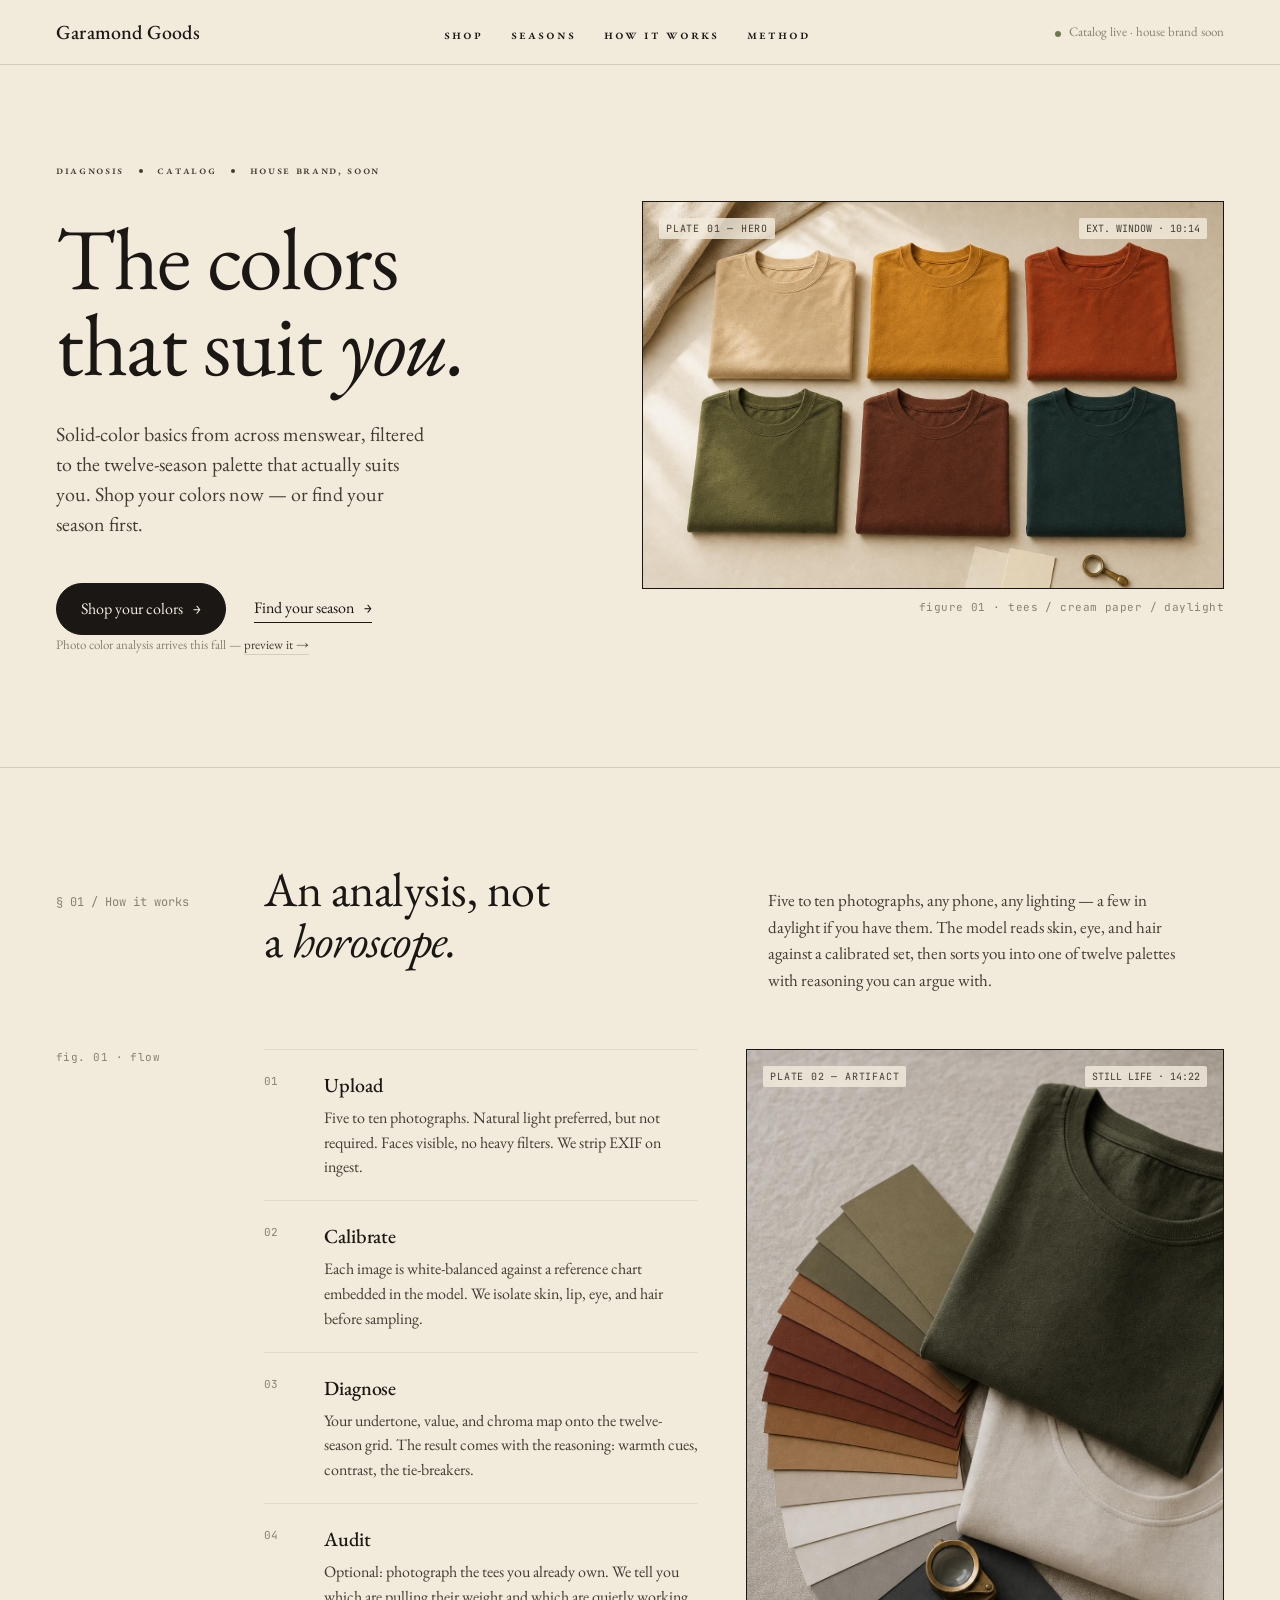
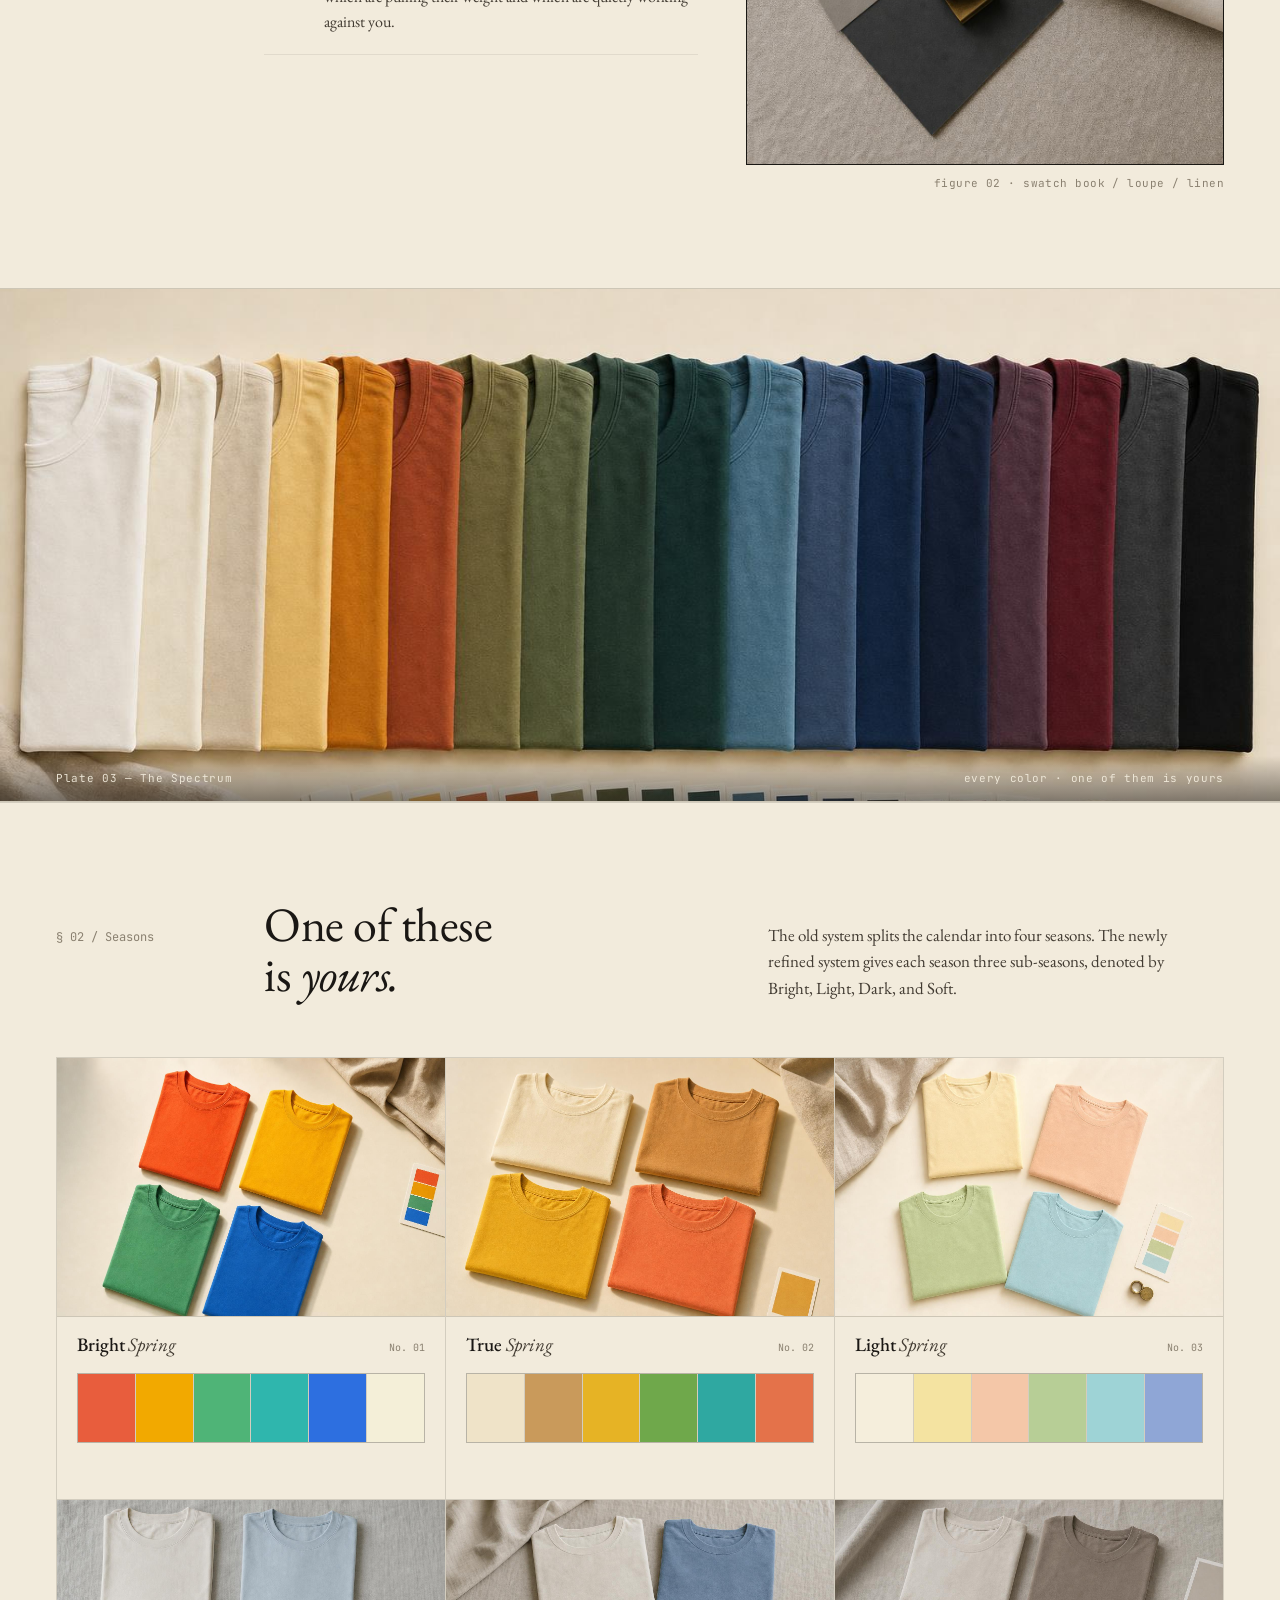
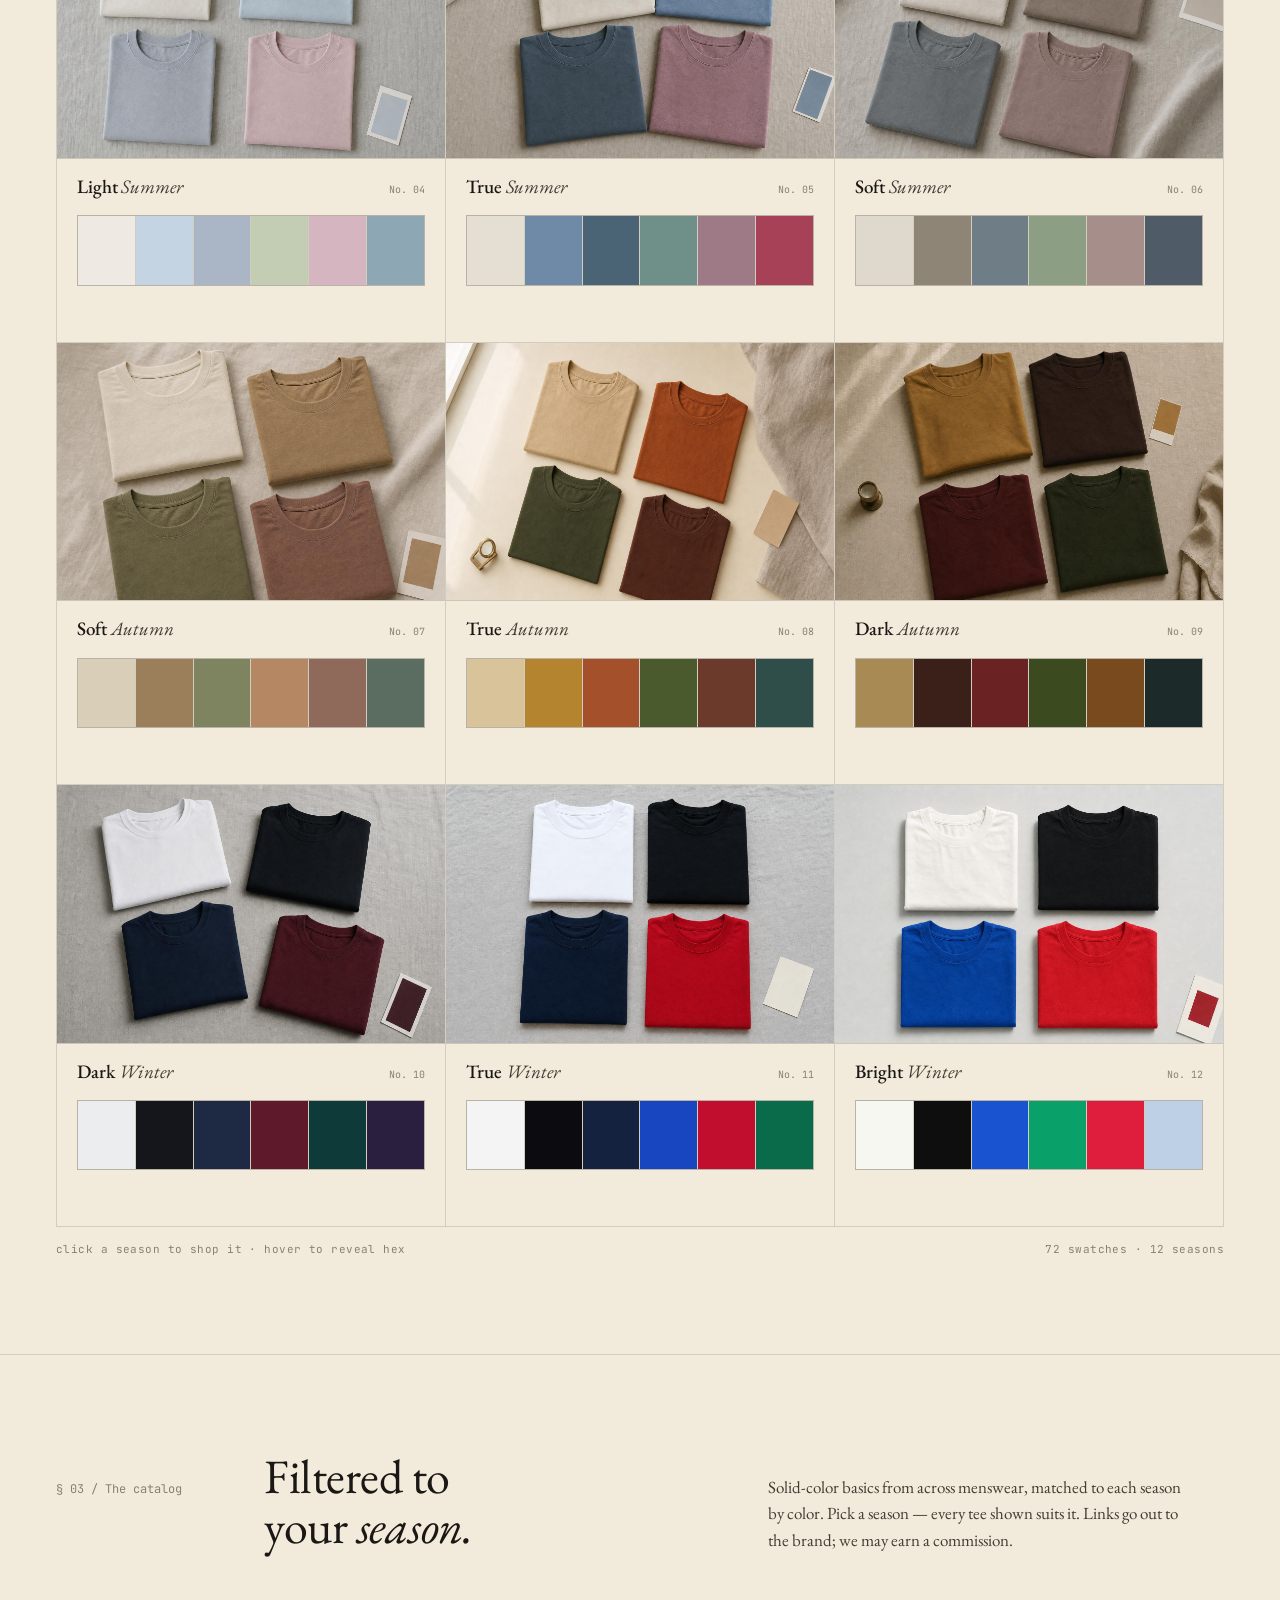
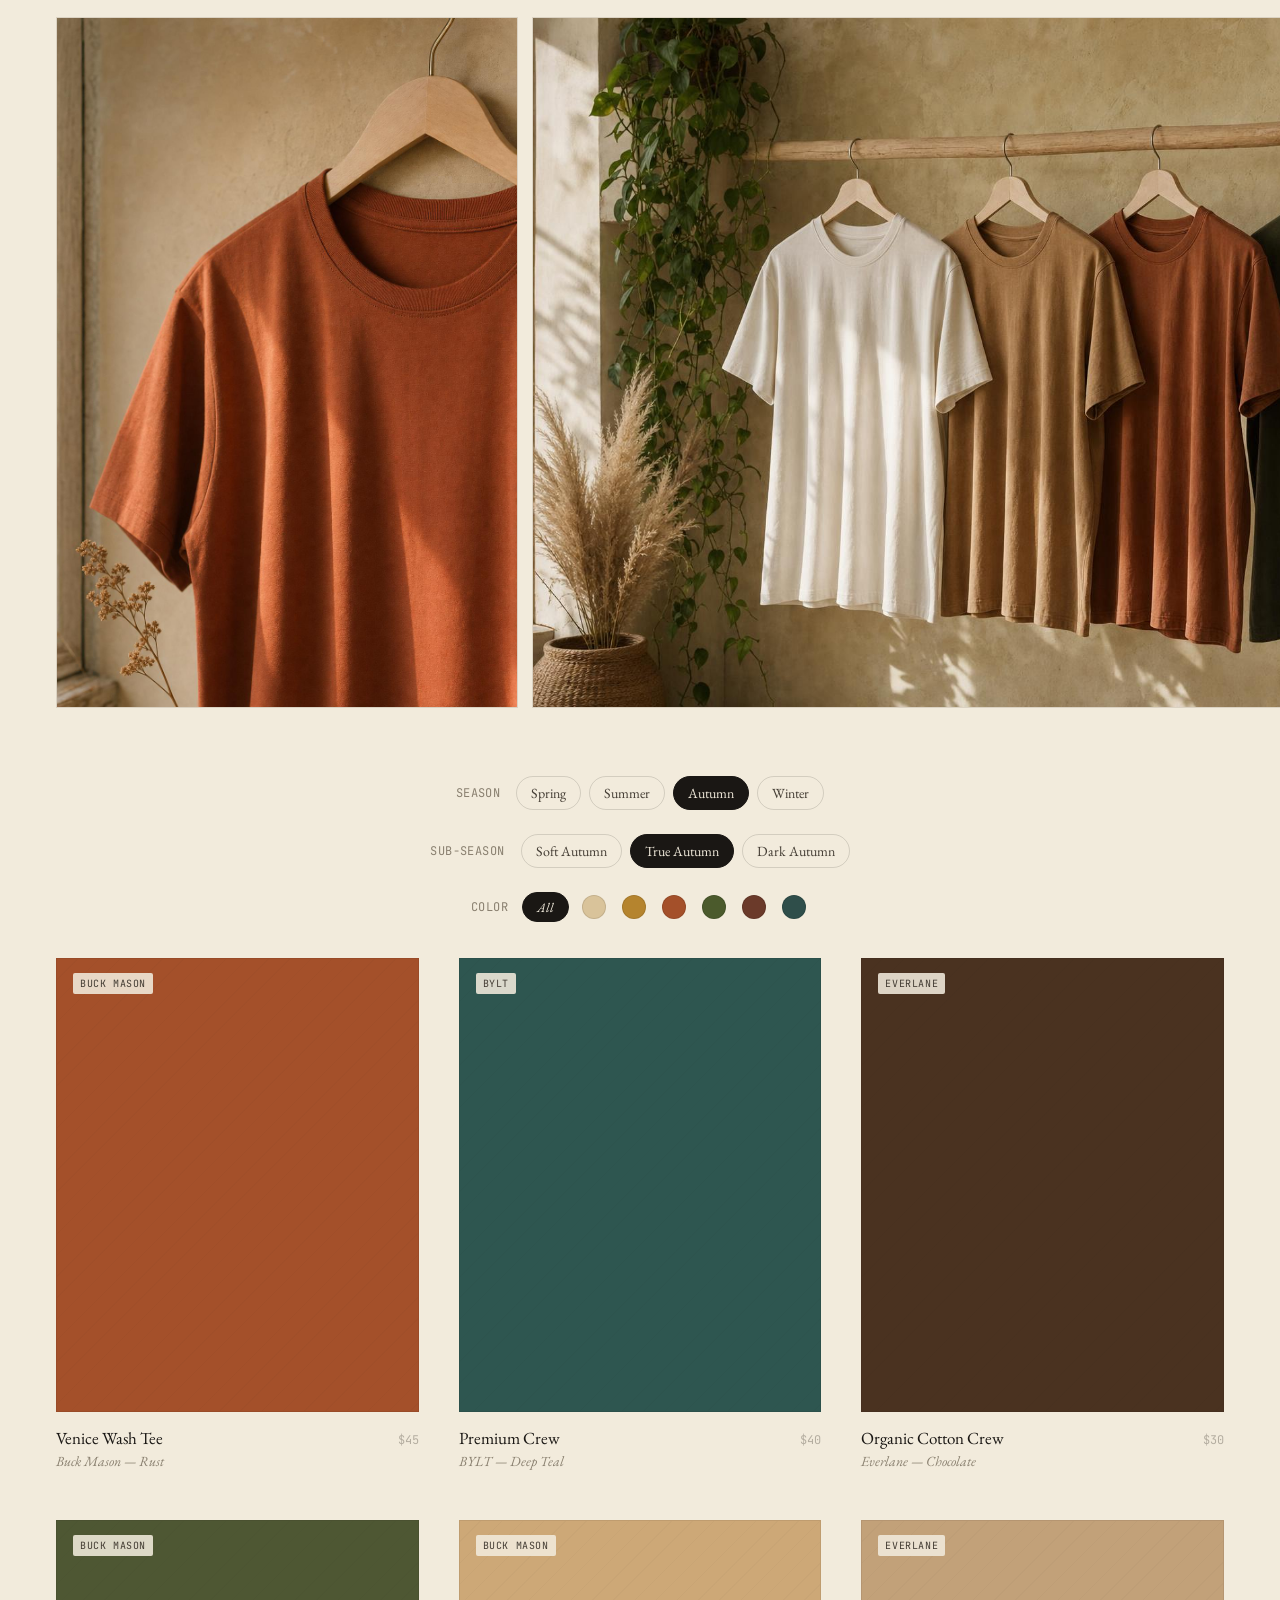
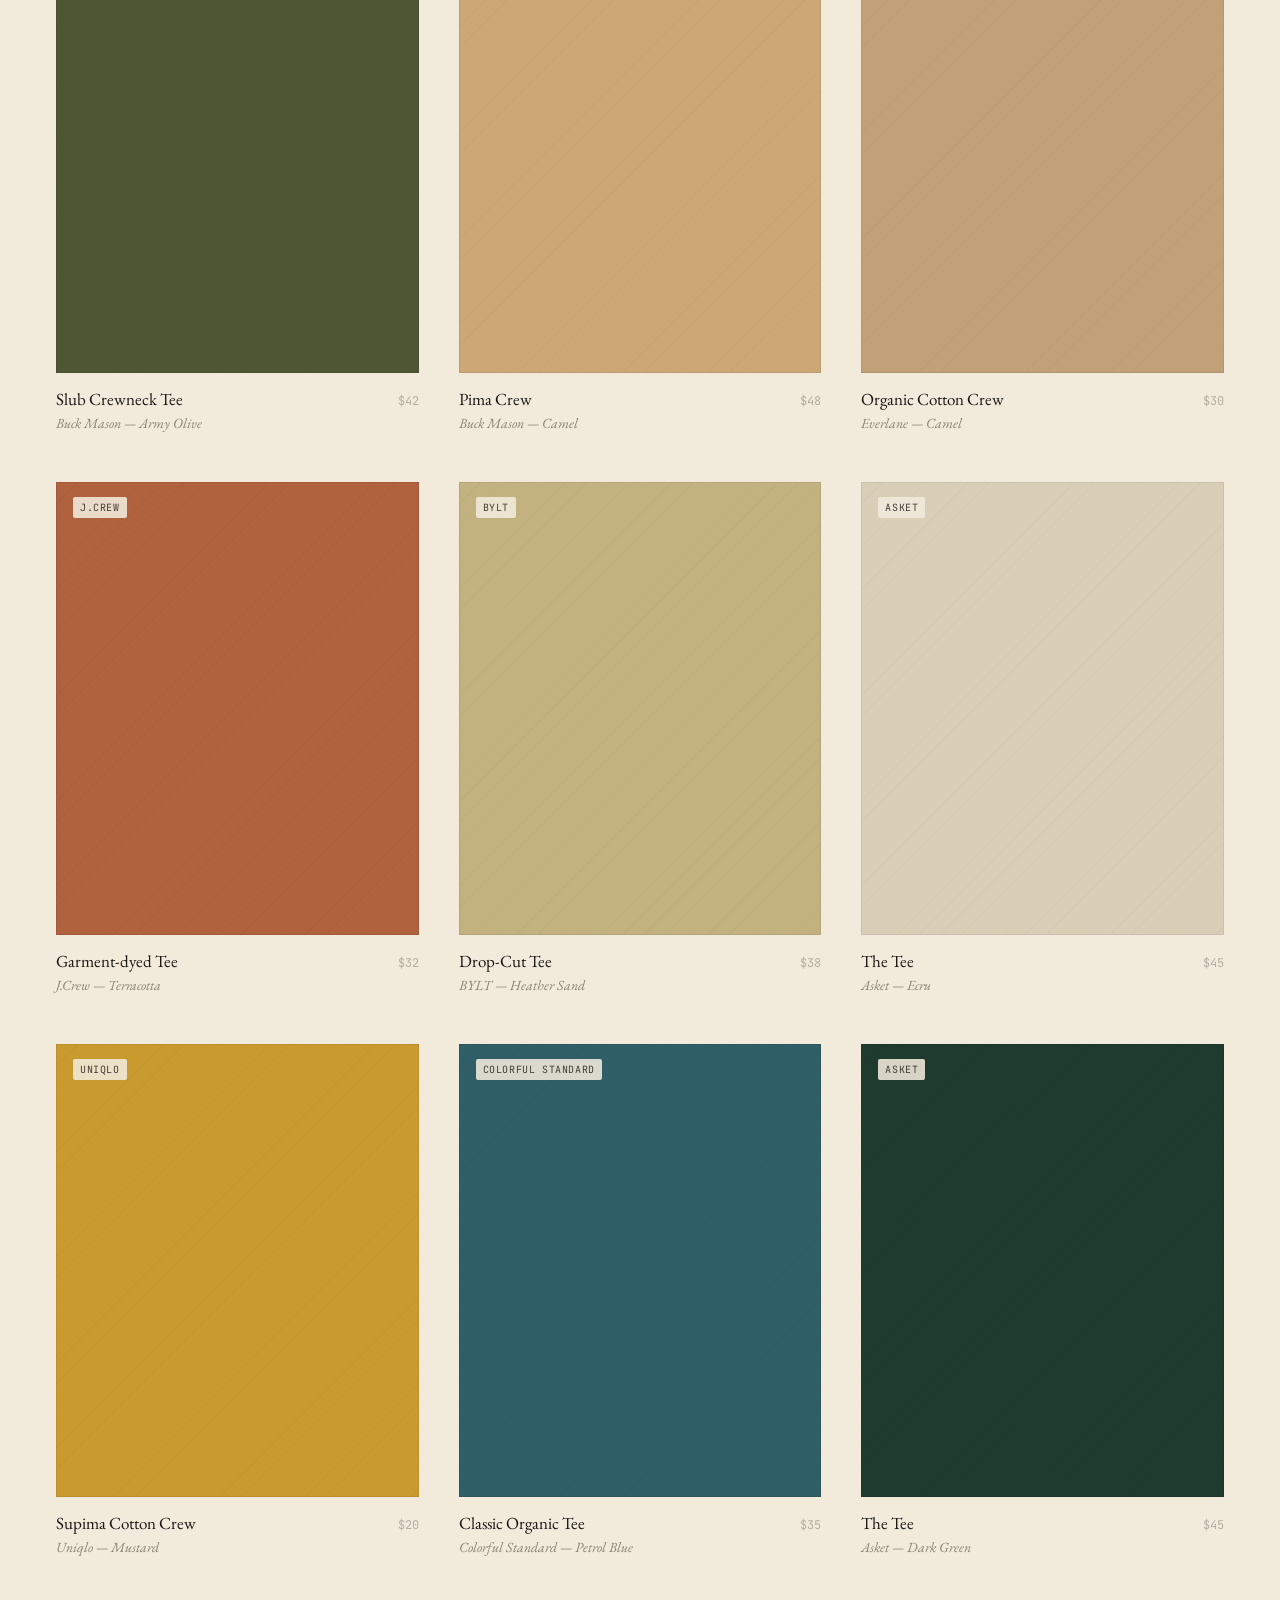
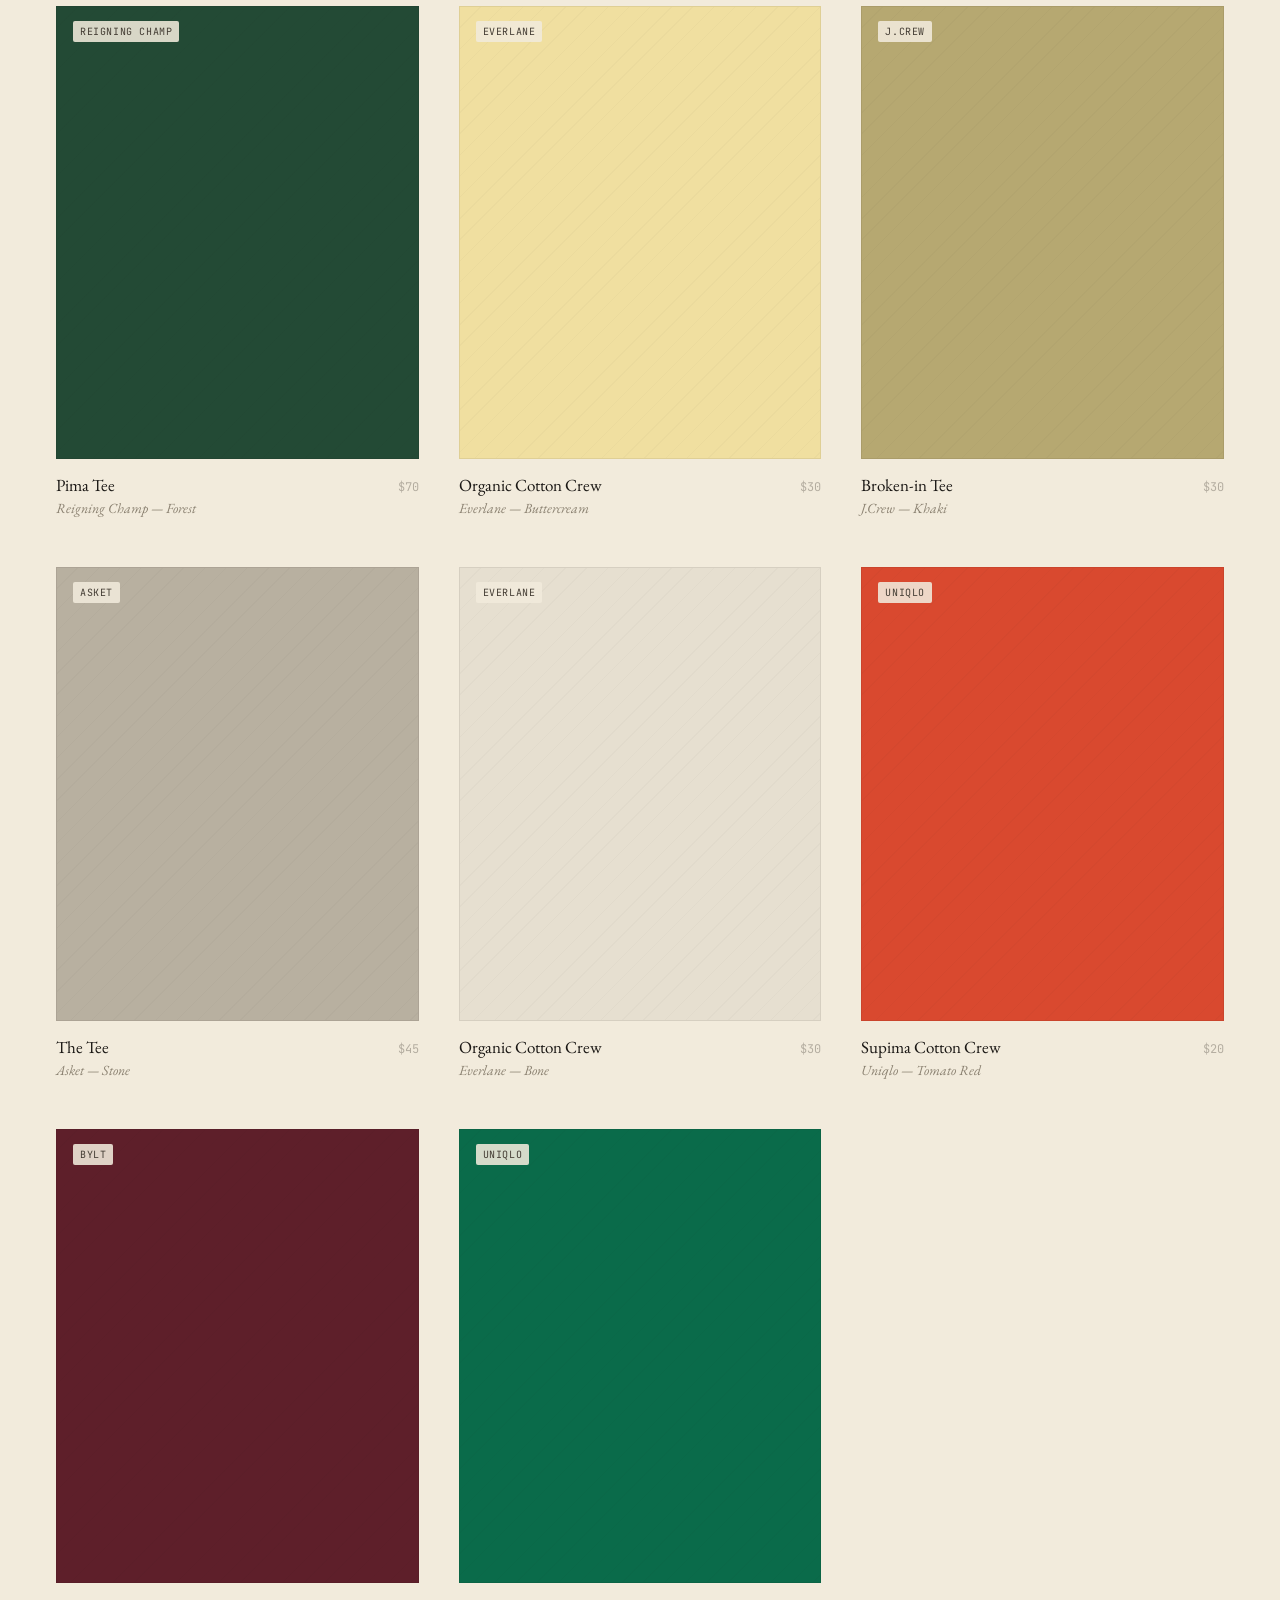
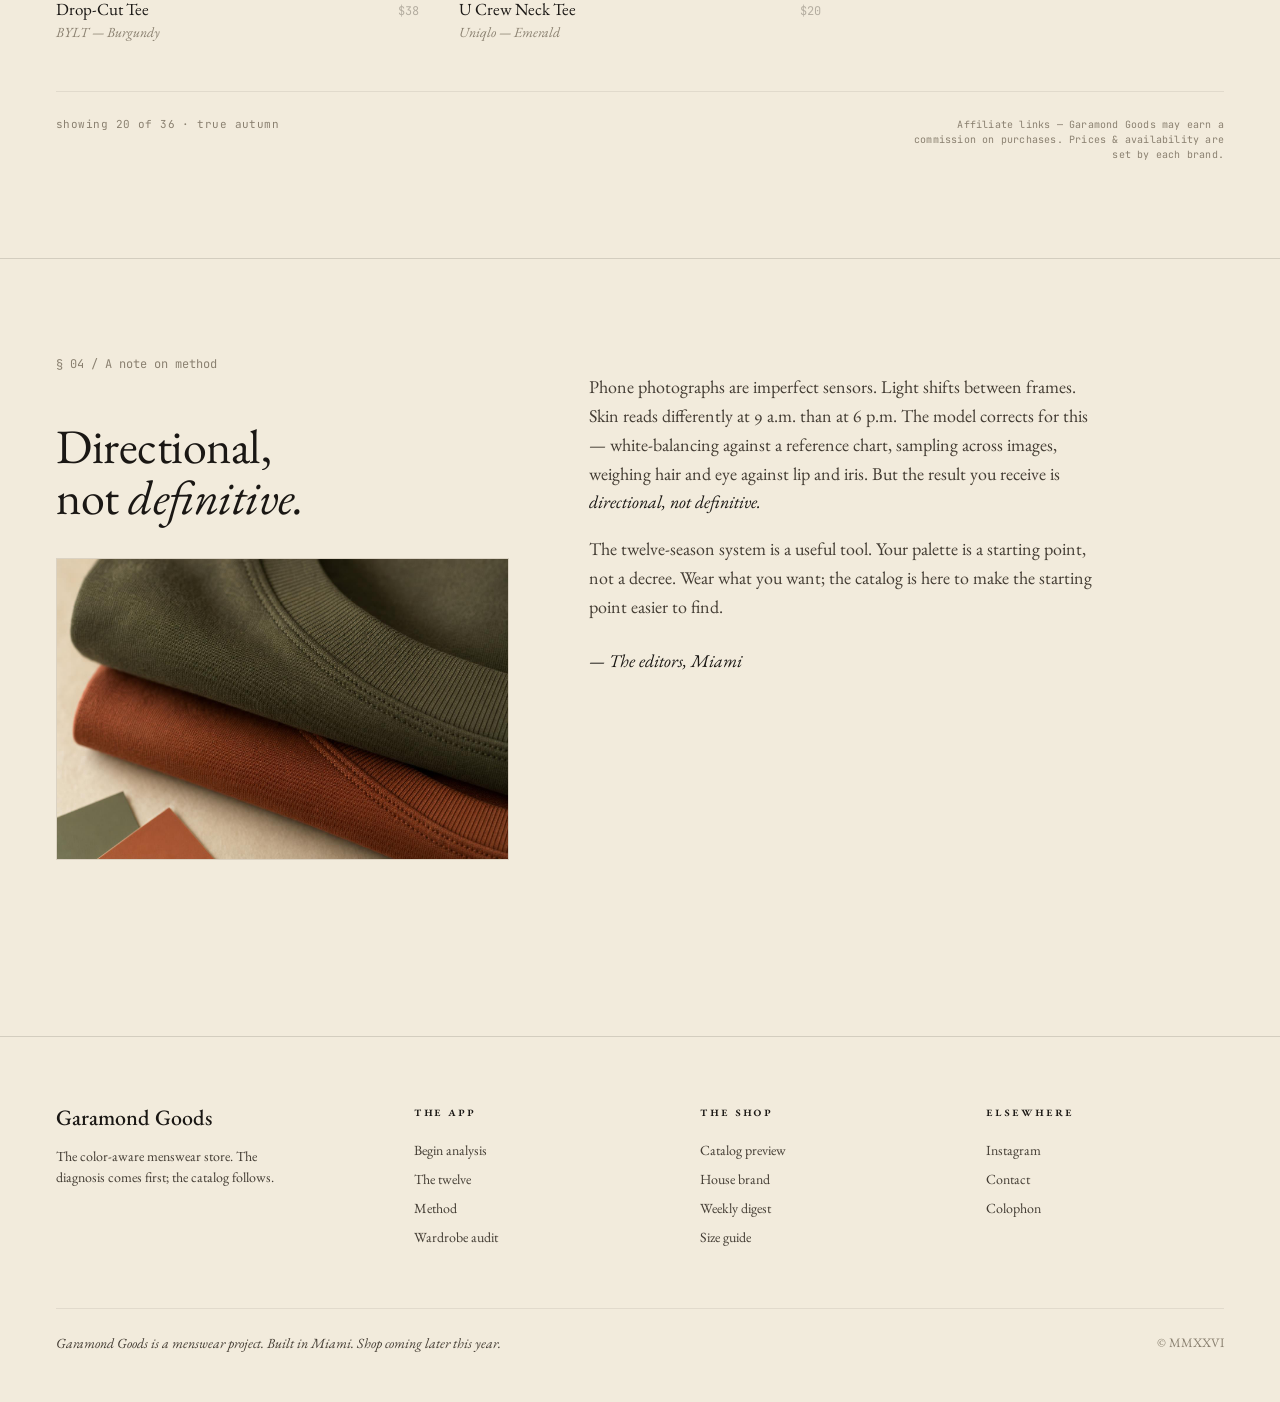
==== commit d7942c6e: "Add editorial photography across the landing page Generate an 18-image art-directed library via Repl" ====
--- a/index.html
+++ b/index.html
@@ -5,6 +5,7 @@
 <meta name="viewport" content="width=device-width, initial-scale=1" />
 <title>Garamond Goods — The colors that suit you.</title>
 <meta name="description" content="Twelve-season color analysis for men, paired with a catalog of solid-color basics filtered to your palette. Built in Miami." />
+<link rel="canonical" href="https://garamondgoods.com/" />
 <meta name="theme-color" content="#1a1714" />
 
 <meta property="og:title" content="Garamond Goods — The colors that suit you." />
@@ -76,6 +77,7 @@
         <!-- Placeholder shot card. Holds the GPT-Image prompt that will
              be replaced by a generated still-life once the API is wired. -->
         <div class="shot wide" role="img" aria-label="Flat-lay of six folded tees in a True Autumn palette">
+          <img class="shot-img" src="img/hero.jpg" alt="Six folded cotton tees in a True Autumn palette — camel, mustard gold, rust, olive, chestnut and forest teal — on cream paper in soft window light" loading="eager" onerror="this.remove()" />
           <span class="label">Plate 01 — Hero</span>
           <span class="num">EXT. WINDOW · 10:14</span>
           <div class="prompt">
@@ -145,6 +147,7 @@
 
       <div>
         <div class="shot tall">
+          <img class="shot-img" src="img/method.jpg" alt="A color-atelier desk — a fanned arc of swatch cards, a brass loupe, and two folded tees in olive and bone on linen" loading="lazy" onerror="this.remove()" />
           <span class="label">Plate 02 — Artifact</span>
           <span class="num">STILL LIFE · 14:22</span>
           <div class="prompt">
@@ -163,6 +166,19 @@
 </section>
 
 <!-- ============================================================ -->
+<!-- Full-bleed spectrum band — one bold photographic moment      -->
+<!-- ============================================================ -->
+<section class="band" aria-label="The full spectrum of solid-color basics">
+  <figure class="band-figure">
+    <img src="img/spectrum.jpg" alt="A long row of folded cotton tees flowing through the full color spectrum — cream and gold through rust, olive, teal, navy and burgundy to charcoal" loading="lazy" onerror="this.closest('.band').remove()" />
+  </figure>
+  <div class="band-cap">
+    <span>Plate 03 — The Spectrum</span>
+    <span>every color · one of them is yours</span>
+  </div>
+</section>
+
+<!-- ============================================================ -->
 <!-- § 02 / Seasons — populated by app.js from window.SEASONS     -->
 <!-- ============================================================ -->
 <section class="spread" id="seasons">
@@ -205,6 +221,11 @@
       </div>
     </div>
 
+    <figure class="boho-pair fade-in">
+      <div class="tall"><img src="img/hang-single.jpg" alt="A single rust cotton tee on a pale-wood hanger against a warm plaster wall" loading="lazy" onerror="this.closest('.boho-pair').remove()" /></div>
+      <div class="wide"><img src="img/hang-rail.jpg" alt="Bone, camel, rust and olive cotton tees on wooden hangers along a rail in warm daylight" loading="lazy" onerror="this.closest('.boho-pair').remove()" /></div>
+    </figure>
+
     <div class="fade-in">
       <div class="filters" id="family-filters">
         <span class="label mono">SEASON</span>
@@ -247,6 +268,9 @@
       <div class="method-side">
         <div class="num">§ 04 / A note on method</div>
         <h2>Directional,<br />not <em>definitive.</em></h2>
+        <figure class="method-figure">
+          <img src="img/texture.jpg" alt="Macro detail of heavyweight cotton jersey — the knit and ribbed collar of folded olive and rust tees" loading="lazy" onerror="this.closest('.method-figure').remove()" />
+        </figure>
       </div>
       <div class="body">
         <p>
@@ -358,6 +382,8 @@
   </div>
 </div>
 
+<script src="log.js"></script>
+<script src="tee.js"></script>
 <script src="palette.js"></script>
 <script src="classify.js"></script>
 <script src="catalog.js"></script>
--- a/styles.css
+++ b/styles.css
@@ -156,8 +156,8 @@
   position: relative;
   overflow: hidden;
 }
-.shot.tall { aspect-ratio: 4 / 5; }
-.shot.wide { aspect-ratio: 16 / 10; }
+.shot.tall { aspect-ratio: 2 / 3; }
+.shot.wide { aspect-ratio: 3 / 2; }
 .shot::before {
   content: "";
   position: absolute; inset: 0;
@@ -188,6 +188,29 @@
   max-width: 60ch;
 }
 .shot .prompt .k { color: var(--ink-mute); }
+
+/* Generated still-life covers the placeholder; the diagonal stripe + prompt
+   drop away, and the mono plate labels ride on top in a small cream chip. */
+.shot-img {
+  position: absolute;
+  inset: 0;
+  width: 100%;
+  height: 100%;
+  object-fit: cover;
+  display: block;
+  z-index: 1;
+}
+.shot:has(.shot-img) { background: var(--ink); }
+.shot:has(.shot-img)::before { display: none; }
+.shot:has(.shot-img) .prompt { display: none; }
+.shot:has(.shot-img) .label,
+.shot:has(.shot-img) .num {
+  z-index: 2;
+  background: rgba(242, 235, 220, 0.82);
+  padding: 3px 7px;
+  border-radius: 2px;
+  color: var(--ink-soft);
+}
 
 /* ----- Editorial spreads ----- */
 section.spread {
@@ -556,6 +579,14 @@
   text-wrap: balance;
 }
 .method-side h2 em { font-style: italic; }
+.method-figure {
+  margin: 36px 0 0;
+  aspect-ratio: 3 / 2;
+  overflow: hidden;
+  border: 1px solid var(--rule-soft);
+  background: var(--cream-deep);
+}
+.method-figure img { width: 100%; height: 100%; object-fit: cover; display: block; }
 .method-layout .body {
   max-width: 56ch;
   font-size: 18px;
@@ -802,21 +833,59 @@
 }
 .linkish:hover { color: var(--ink); border-color: var(--ink); }
 
-/* Season cards are now buttons that jump into the catalog */
-button.season {
-  appearance: none;
-  -webkit-appearance: none;
-  border: 0;
-  border-right: 1px solid var(--rule);
-  border-bottom: 1px solid var(--rule);
-  font: inherit;
+/* Season cards are links to the per-season pages */
+a.season {
+  display: block;
+  text-decoration: none;
   color: inherit;
-  text-align: left;
-  width: 100%;
   cursor: pointer;
   transition: background .15s;
 }
-button.season:hover { background: rgba(26, 23, 20, 0.035); }
+.season:hover { background: rgba(26, 23, 20, 0.035); }
+
+/* Season cards carry their flat-lay photo above the palette (bleeds to edges) */
+.season-photo {
+  margin: -20px -20px 14px;
+  aspect-ratio: 3 / 2;
+  overflow: hidden;
+  border-bottom: 1px solid var(--rule);
+  background: var(--cream-deep);
+}
+.season-photo img {
+  width: 100%;
+  height: 100%;
+  object-fit: cover;
+  display: block;
+  transition: transform .5s cubic-bezier(.2, .6, .2, 1);
+}
+.season:hover .season-photo img { transform: scale(1.035); }
+
+/* Full-bleed spectrum band — one bold photographic moment */
+.band {
+  border-top: 1px solid var(--rule);
+  border-bottom: 1px solid var(--rule);
+  background: var(--cream-deep);
+  position: relative;
+}
+.band-figure { margin: 0; aspect-ratio: 5 / 2; overflow: hidden; }
+.band-figure img { width: 100%; height: 100%; object-fit: cover; display: block; }
+.band-cap {
+  position: absolute;
+  left: 0; right: 0; bottom: 0;
+  display: flex;
+  justify-content: space-between;
+  padding: 14px 56px;
+  font-family: var(--mono);
+  font-size: 11px;
+  letter-spacing: 0.06em;
+  color: rgba(242, 235, 220, 0.92);
+  background: linear-gradient(to top, rgba(26, 23, 20, 0.5), rgba(26, 23, 20, 0));
+  pointer-events: none;
+}
+@media (max-width: 880px) {
+  .band-figure { aspect-ratio: 3 / 2; }
+  .band-cap { padding: 10px 22px; font-size: 10px; }
+}
 
 /* Product cards are now outbound affiliate links; the "photo" is the
    garment color itself until product-feed imagery is wired. */
@@ -826,6 +895,39 @@
   padding: 3px 7px;
   border-radius: 2px;
   color: var(--ink-soft);
+}
+
+/* Tinted tee mockup — revealed on hover (shown by default on touch) */
+.product .preview {
+  position: absolute;
+  inset: 0;
+  background: var(--cream);
+  display: flex;
+  flex-direction: column;
+  align-items: center;
+  justify-content: center;
+  gap: 12px;
+  padding: 18px;
+  opacity: 0;
+  transition: opacity .25s;
+}
+.product:hover .preview { opacity: 1; }
+.product .preview .tee-wrap { width: 64%; max-width: 150px; }
+.product .preview svg.tee {
+  width: 100%;
+  height: auto;
+  display: block;
+  filter: drop-shadow(0 7px 16px rgba(26, 23, 20, 0.18));
+}
+.product .preview .preview-cta {
+  font-family: var(--mono);
+  font-size: 10px;
+  letter-spacing: 0.1em;
+  text-transform: uppercase;
+  color: var(--ink-soft);
+}
+@media (hover: none) {
+  .product .preview { opacity: 1; }
 }
 
 /* FTC affiliate disclosure under the catalog */
@@ -839,6 +941,29 @@
   text-align: right;
 }
 
+/* Catalog "lookbook" lede — sleek single + the rail, as a two-up.
+   .wide carries a 3:2 aspect so the rail is shown uncropped and drives the row
+   height; the grid stretches .tall to match, cropping the close-up to its center. */
+.boho-pair {
+  display: grid;
+  grid-template-columns: 1fr 1.5fr;
+  gap: 14px;
+  margin: 8px 0 44px;
+  align-items: stretch;
+}
+.boho-pair > div {
+  overflow: hidden;
+  border: 1px solid var(--rule-soft);
+  background: var(--cream-deep);
+}
+.boho-pair .wide { aspect-ratio: 3 / 2; }
+.boho-pair img { width: 100%; height: 100%; object-fit: cover; display: block; }
+@media (max-width: 880px) {
+  .boho-pair { grid-template-columns: 1fr; }
+  .boho-pair .tall { aspect-ratio: 4 / 5; }
+  .boho-pair .wide { aspect-ratio: 3 / 2; }
+}
+
 /* Empty state when a color filter has no matches */
 .catalog-empty {
   grid-column: 1 / -1;
@@ -850,3 +975,35 @@
 
 /* Offset anchor / scroll targets so the two-door jumps clear the sticky nav */
 section[id] { scroll-margin-top: 84px; }
+
+/* ----- Per-season SEO pages ----- */
+.season-page { padding: 40px 0 24px; }
+.season-hero-figure { margin: 0 0 36px; border: 1px solid var(--rule-soft); overflow: hidden; background: var(--cream-deep); }
+.season-hero-figure img { display: block; width: 100%; height: auto; aspect-ratio: 3 / 2; object-fit: cover; }
+.crumb { font-family: var(--mono); font-size: 11px; letter-spacing: 0.04em; color: var(--ink-mute); margin-bottom: 28px; }
+.crumb a { color: var(--ink-soft); text-decoration: none; }
+.crumb a:hover { color: var(--ink); }
+.crumb span { margin: 0 8px; }
+.season-hero { padding-bottom: 44px; border-bottom: 1px solid var(--rule); margin-bottom: 44px; }
+.season-hero .kicker { margin-bottom: 14px; }
+.season-hero h1.display { font-size: 72px; margin: 0 0 18px; }
+.season-hero .subline { margin: 0; max-width: 46ch; }
+.season-strip { max-width: 540px; margin-top: 30px; }
+.season-prose { max-width: 64ch; margin-bottom: 60px; }
+.season-prose p { font-size: 18px; line-height: 1.62; color: var(--ink-soft); margin: 0 0 1em; }
+.season-page h2 { font-family: var(--serif); font-weight: 400; font-size: 36px; letter-spacing: -0.01em; margin: 0 0 10px; }
+.season-page h2 em { font-style: italic; }
+.season-shop { margin-bottom: 64px; }
+.season-shop .deck { color: var(--ink-soft); font-size: 16px; margin: 0 0 32px; max-width: 58ch; }
+.season-shop .disclosure { text-align: left; margin-top: 22px; }
+.season-cross { border-top: 1px solid var(--rule); padding-top: 40px; }
+.cross-grid { display: grid; grid-template-columns: repeat(4, 1fr); gap: 12px; margin-top: 22px; }
+.cross { display: flex; align-items: center; gap: 10px; text-decoration: none; color: inherit; padding: 10px; border: 1px solid var(--rule-soft); transition: border-color .15s, background .15s; }
+.cross:hover { border-color: var(--ink-soft); background: rgba(26, 23, 20, 0.02); }
+.cross-sw { display: inline-flex; flex-shrink: 0; }
+.cross-sw span { width: 8px; height: 20px; display: inline-block; }
+.cross-nm { font-size: 14px; }
+@media (max-width: 880px) {
+  .season-hero h1.display { font-size: 48px; }
+  .cross-grid { grid-template-columns: repeat(2, 1fr); }
+}
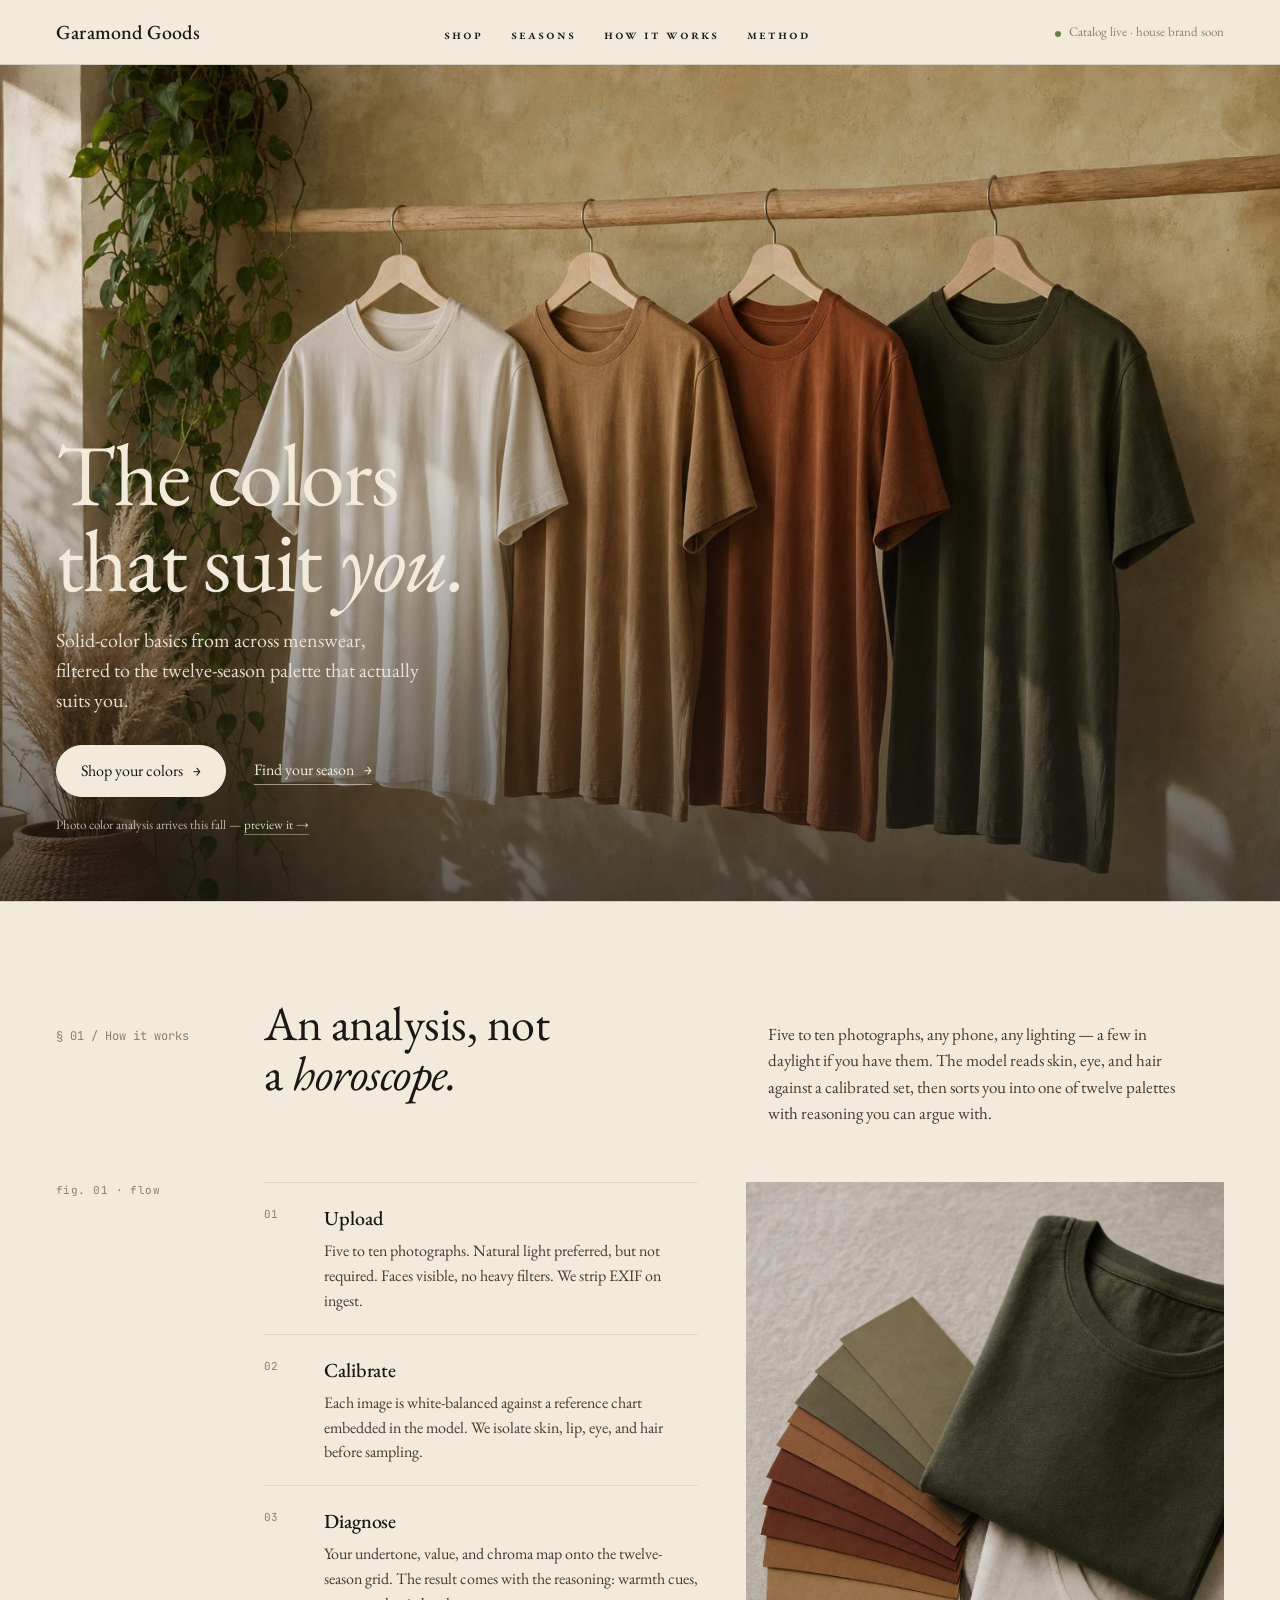
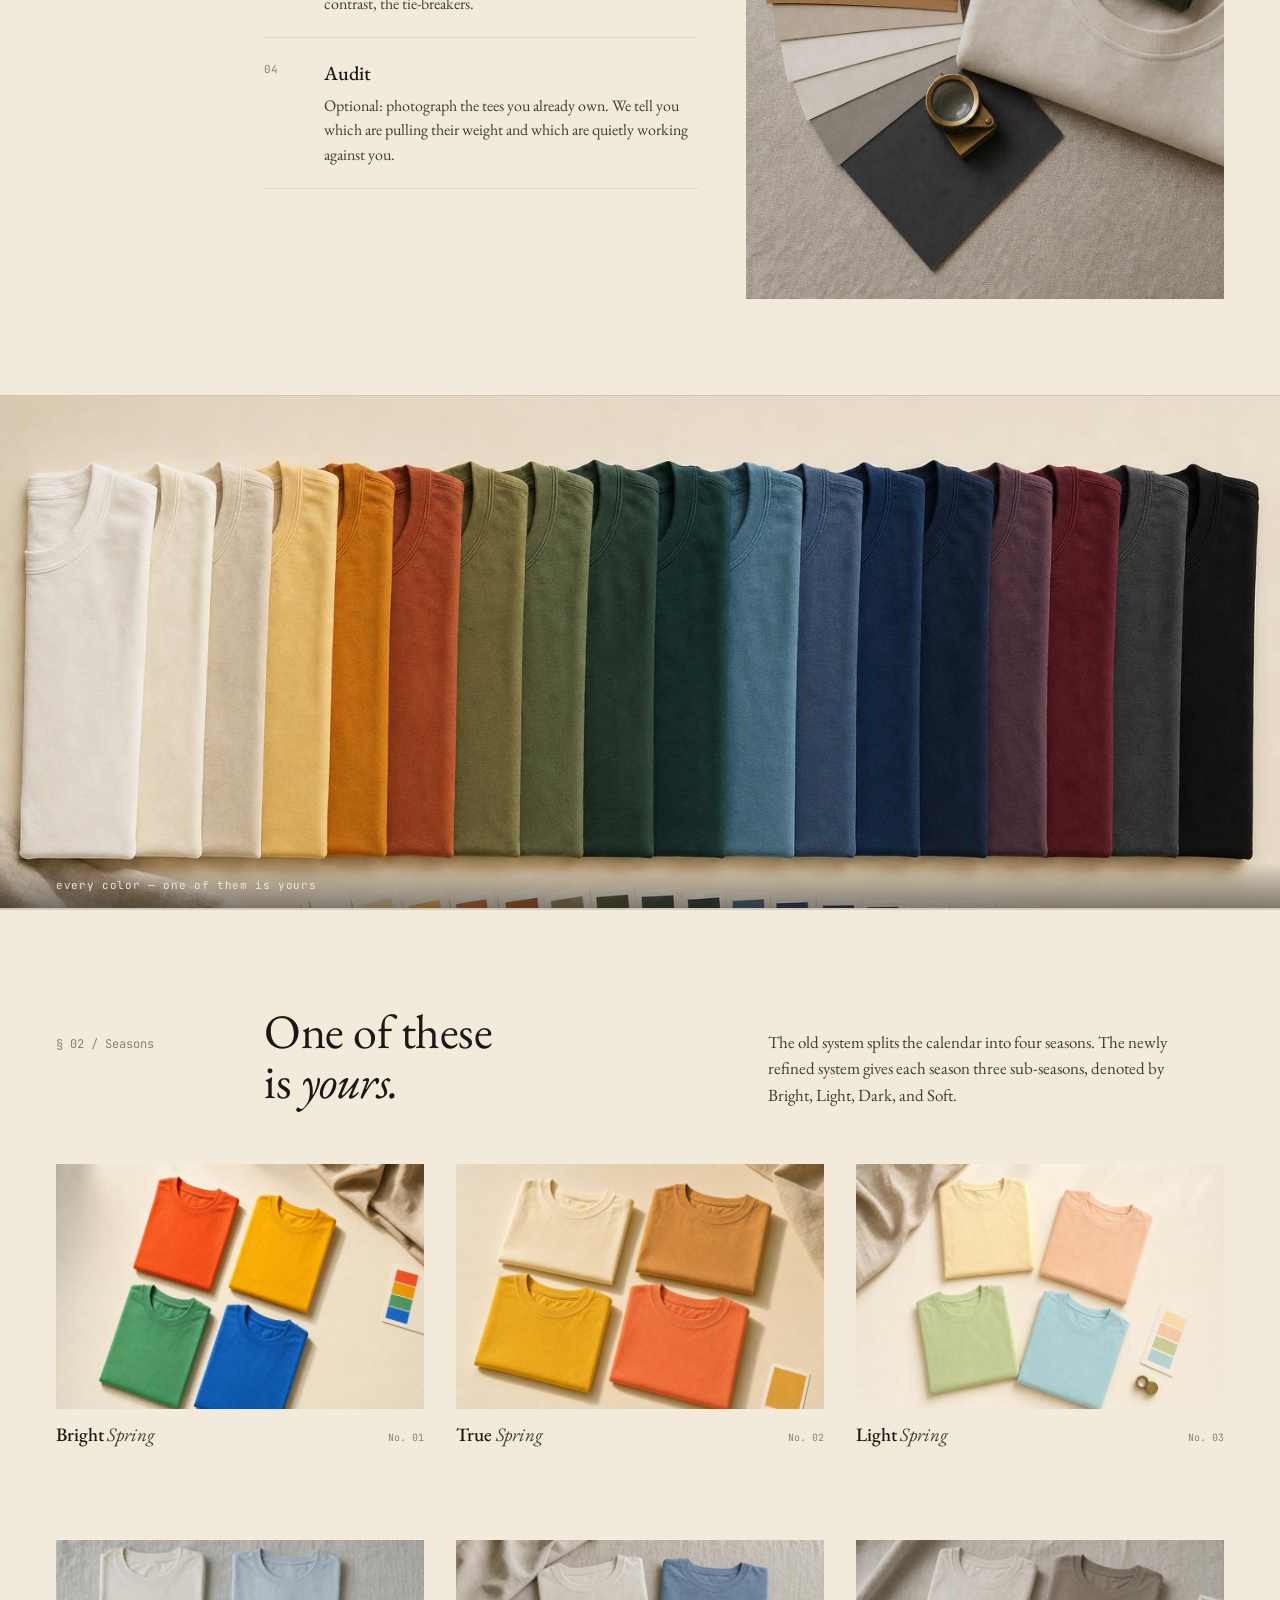
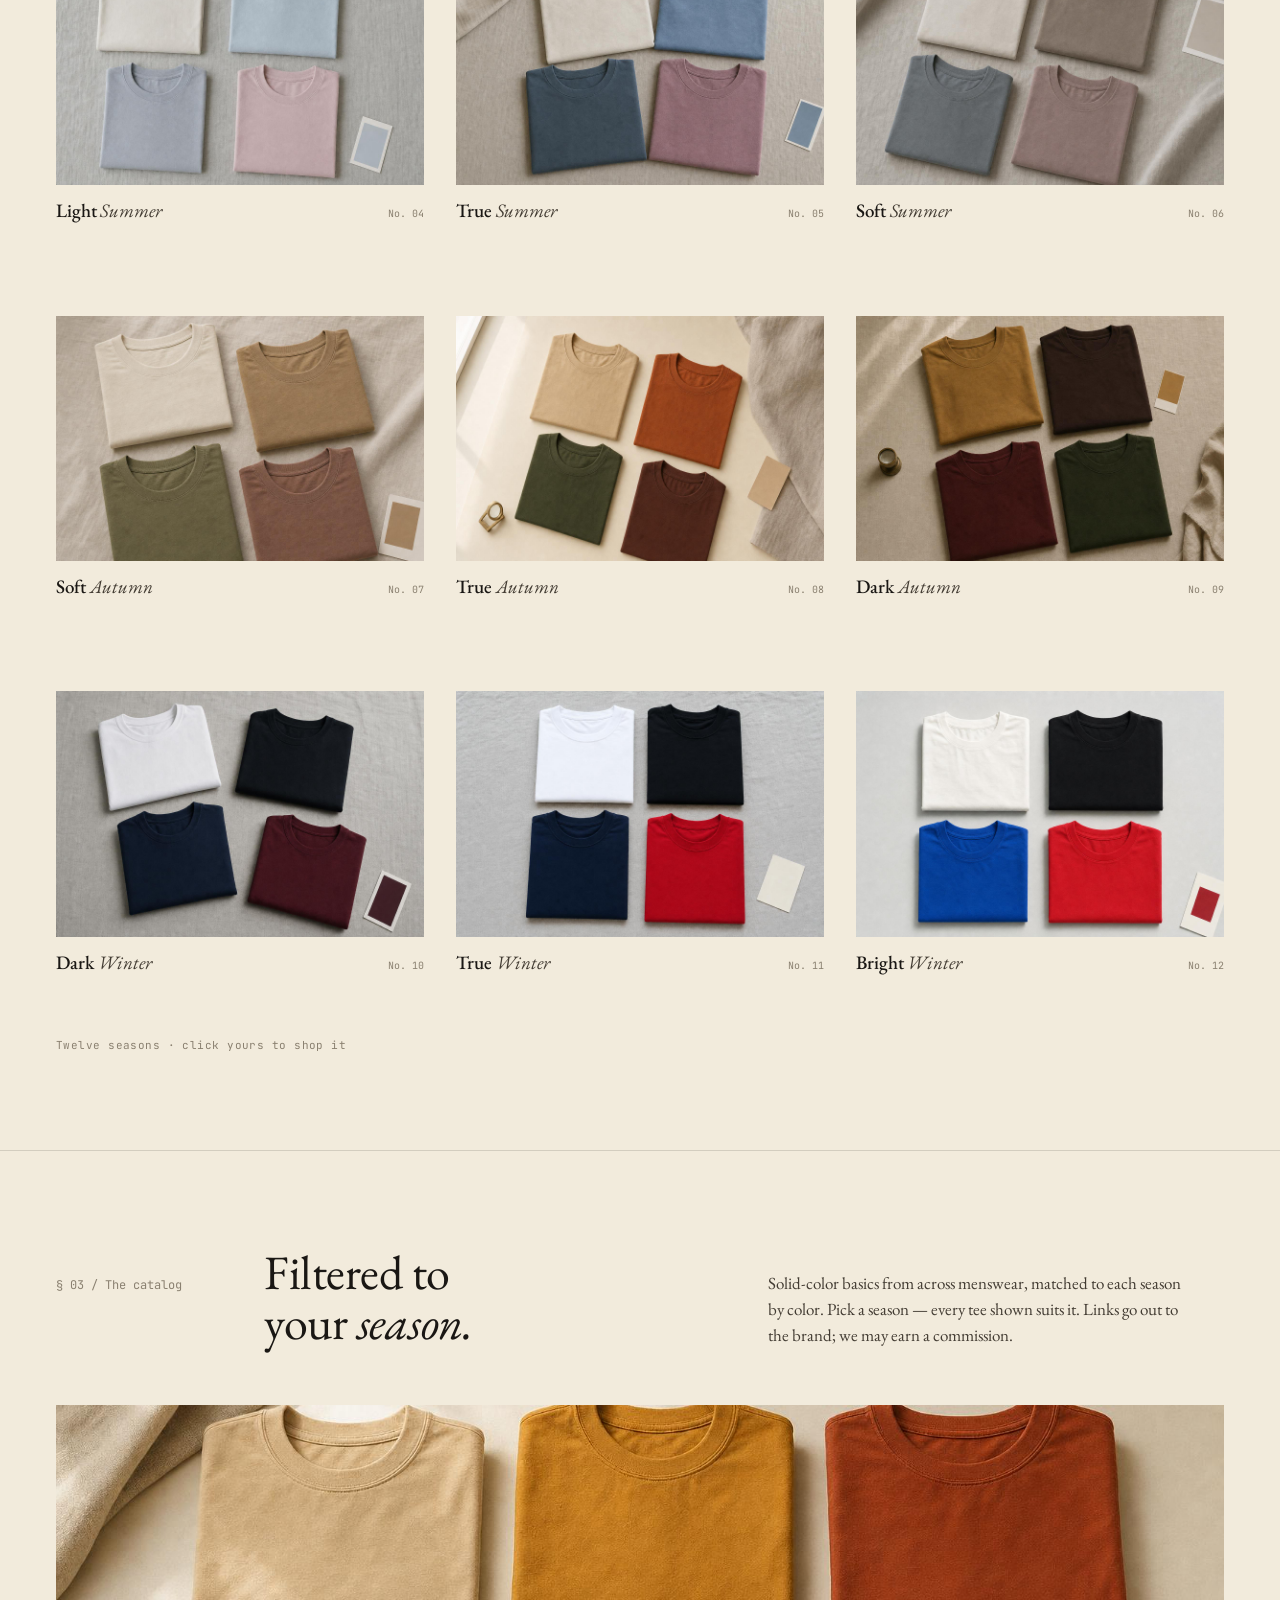
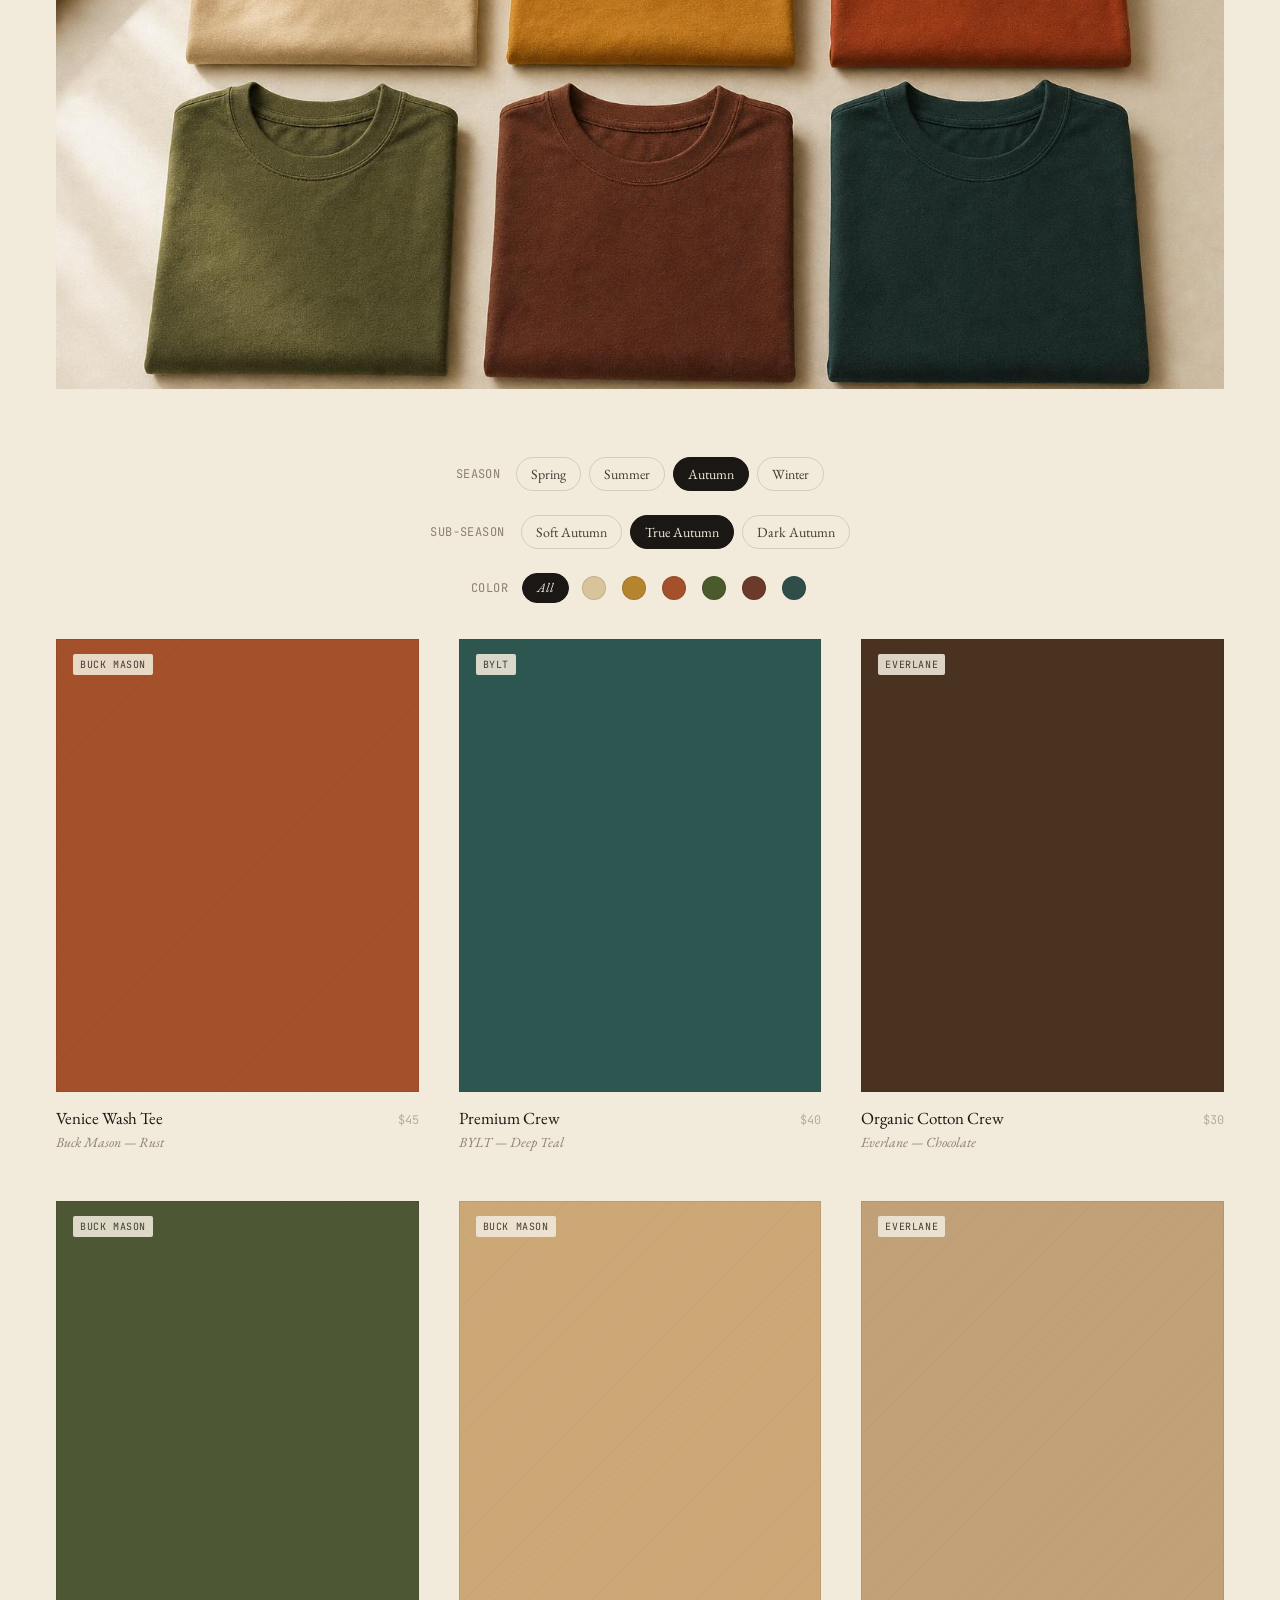
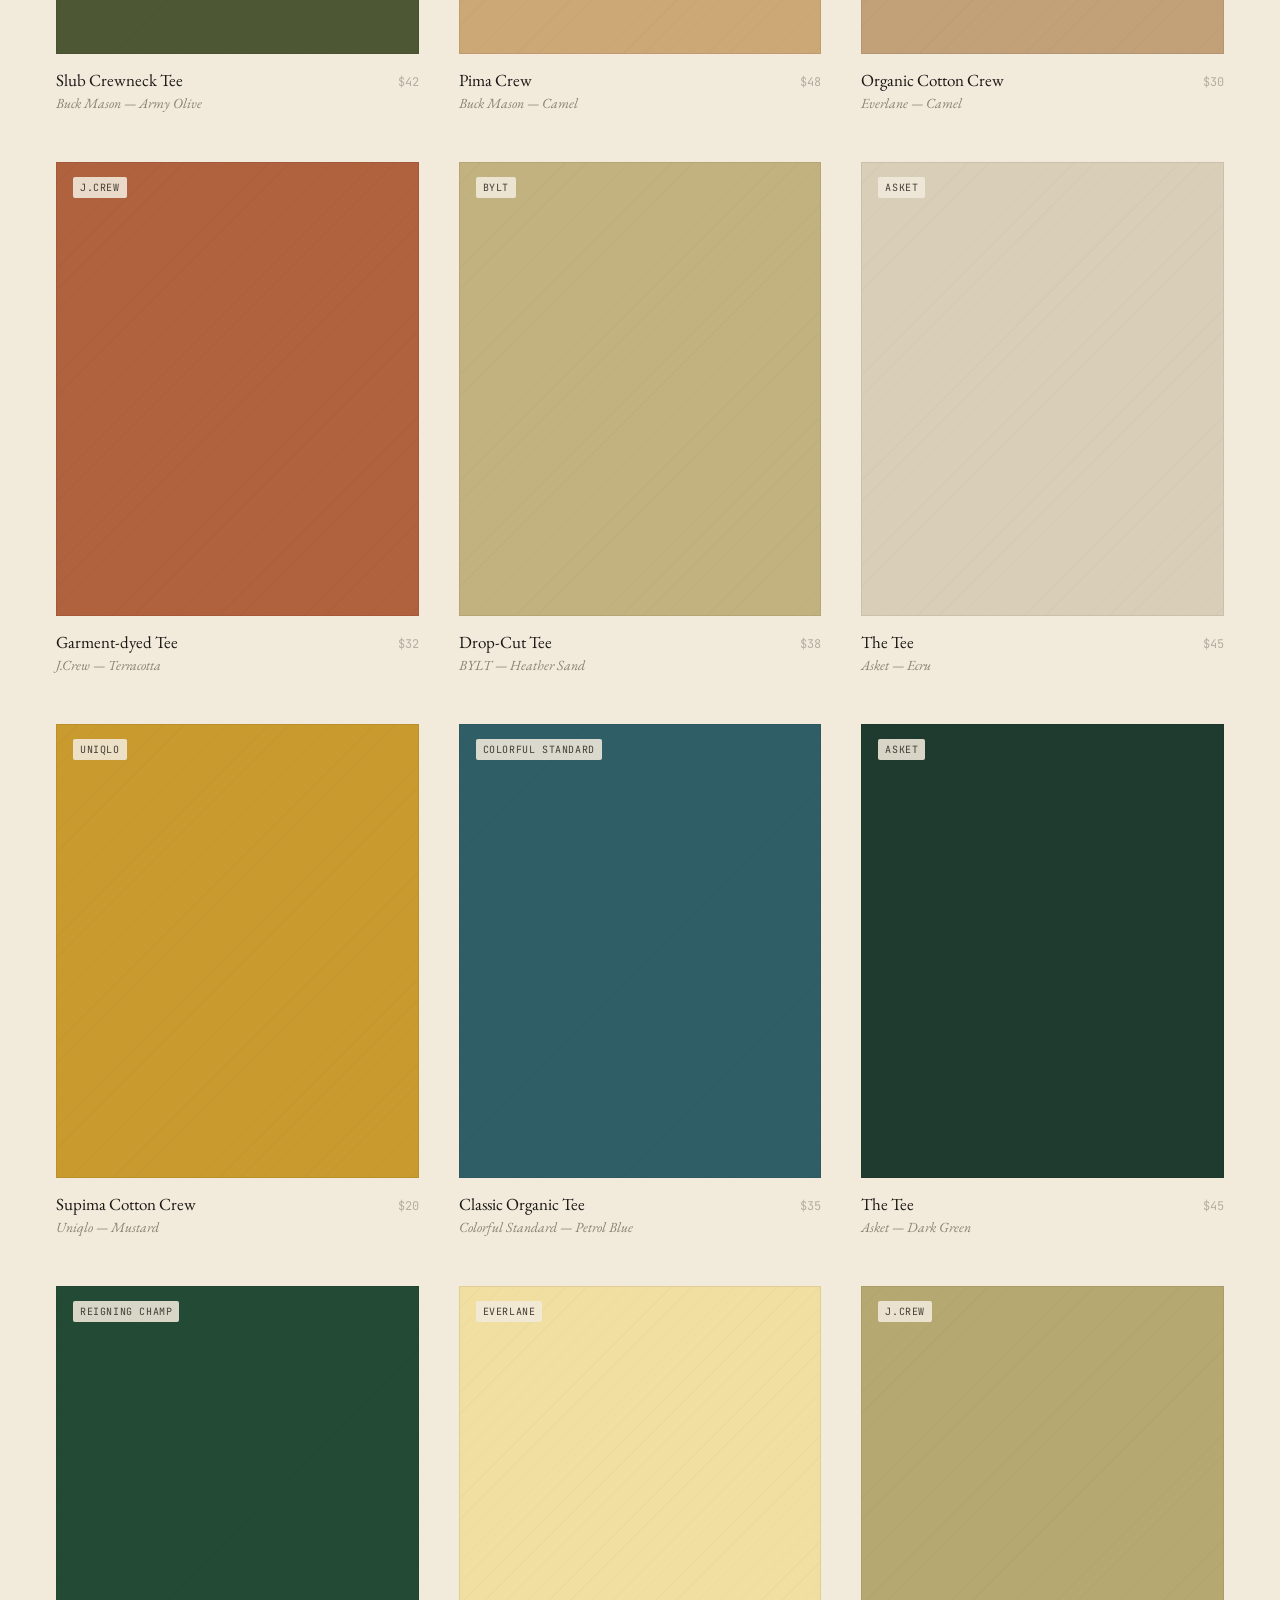
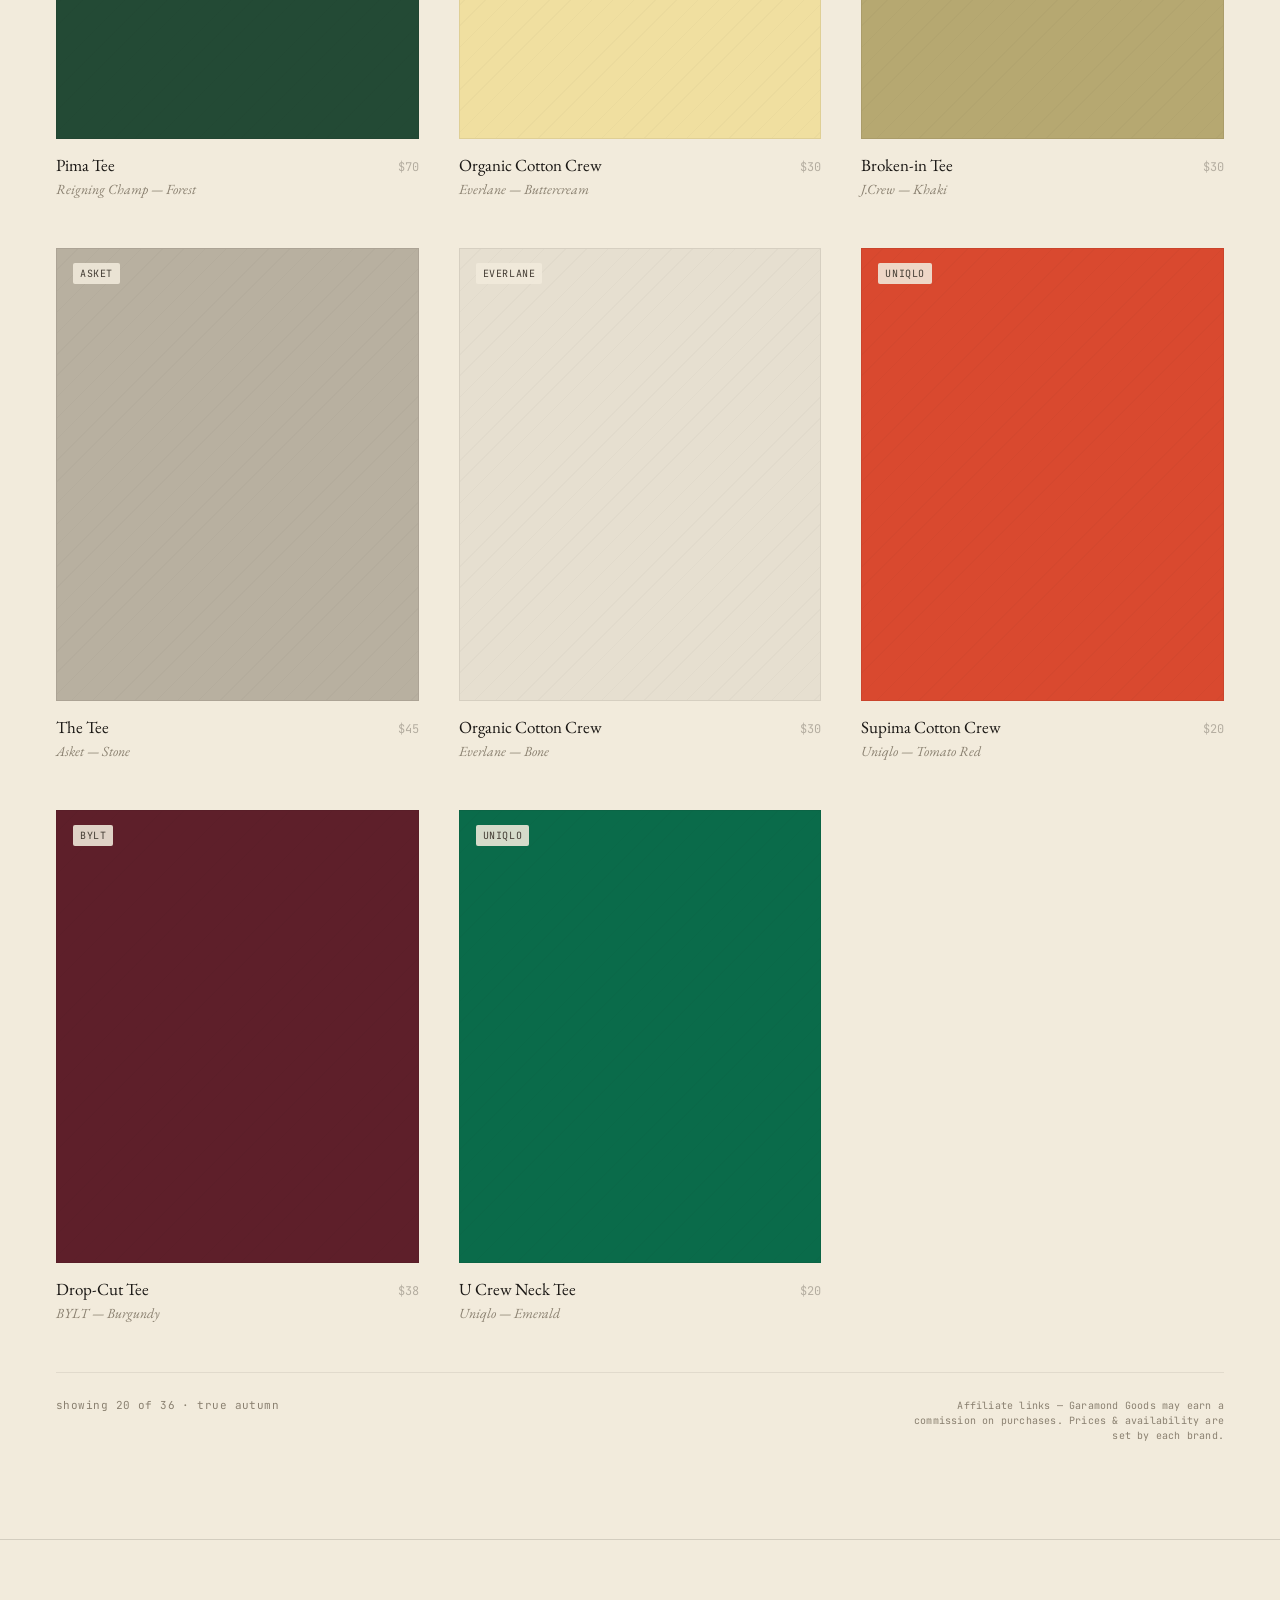
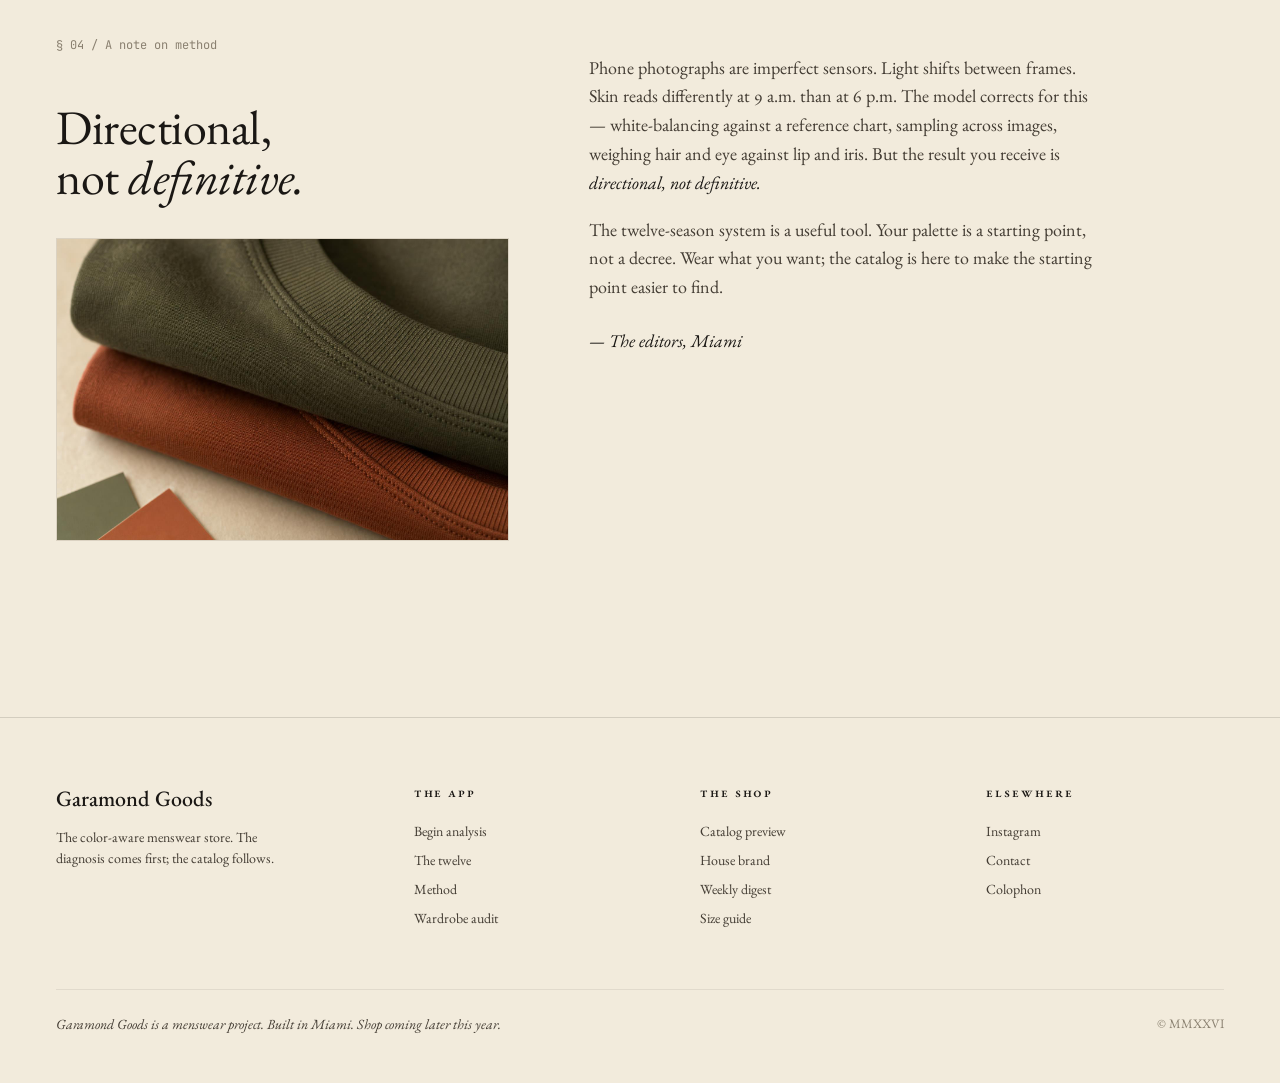
==== commit 0ad118d8: "Calm the landing page: full-bleed hero, de-chipped season grid Addresses 'too busy / too rigid / her" ====
--- a/index.html
+++ b/index.html
@@ -38,58 +38,25 @@
 </nav>
 
 <!-- ============================================================ -->
-<!-- Hero — split: editorial copy + composed still-life placeholder -->
-<!-- ============================================================ -->
-<section class="hero" id="top">
-  <div class="wrap">
-    <div class="hero-grid">
-      <div class="fade-in">
-        <div class="kicker sc">
-          Diagnosis
-          <span class="bullet"></span>
-          Catalog
-          <span class="bullet"></span>
-          House brand, soon
-        </div>
-        <h1 class="display">
-          The colors<br />that suit <em>you.</em>
-        </h1>
-        <p class="subline">
-          Solid-color basics from across menswear, filtered to the twelve-season
-          palette that actually suits you. Shop your colors now — or find your
-          season first.
-        </p>
-        <div class="cta-row">
-          <a class="cta-link primary" href="#catalog">
-            Shop your colors <span class="arr">→</span>
-          </a>
-          <a class="cta-link" href="#seasons">
-            Find your season <span class="arr">→</span>
-          </a>
-        </div>
-        <div class="cta-aside">
-          Photo color analysis arrives this fall —
-          <button class="linkish" data-open-upload type="button">preview it →</button>
-        </div>
-      </div>
-
-      <div class="fade-in">
-        <!-- Placeholder shot card. Holds the GPT-Image prompt that will
-             be replaced by a generated still-life once the API is wired. -->
-        <div class="shot wide" role="img" aria-label="Flat-lay of six folded tees in a True Autumn palette">
-          <img class="shot-img" src="img/hero.jpg" alt="Six folded cotton tees in a True Autumn palette — camel, mustard gold, rust, olive, chestnut and forest teal — on cream paper in soft window light" loading="eager" onerror="this.remove()" />
-          <span class="label">Plate 01 — Hero</span>
-          <span class="num">EXT. WINDOW · 10:14</span>
-          <div class="prompt">
-            <span class="k">prompt:</span> overhead flat-lay photograph,
-            six folded men's cotton tees arranged in a 3×2 grid on
-            textured cream paper: deep olive, bone, navy, rust,
-            chambray, charcoal. Soft north-facing window light,
-            minor fabric shadows, medium-format grain, no props,
-            no logos, no people. 4:3 crop.
-          </div>
-        </div>
-        <div class="figure-caption">figure 01 · tees / cream paper / daylight</div>
+<!-- Hero — full-bleed image; headline in cream over a soft scrim   -->
+<!-- ============================================================ -->
+<section class="hero-full" id="top">
+  <img class="hero-bg" src="img/hang-rail.jpg" alt="Solid-color cotton tees on wooden hangers along a rail against a sunlit plaster wall" />
+  <div class="hero-veil"></div>
+  <div class="wrap hero-inner">
+    <div class="hero-copy fade-in">
+      <h1 class="display">The colors<br />that suit <em>you.</em></h1>
+      <p class="subline">
+        Solid-color basics from across menswear, filtered to the
+        twelve-season palette that actually suits you.
+      </p>
+      <div class="cta-row">
+        <a class="cta-link primary" href="#catalog">Shop your colors <span class="arr">→</span></a>
+        <a class="cta-link" href="#seasons">Find your season <span class="arr">→</span></a>
+      </div>
+      <div class="cta-aside">
+        Photo color analysis arrives this fall —
+        <button class="linkish" data-open-upload type="button">preview it →</button>
       </div>
     </div>
   </div>
@@ -148,18 +115,7 @@
       <div>
         <div class="shot tall">
           <img class="shot-img" src="img/method.jpg" alt="A color-atelier desk — a fanned arc of swatch cards, a brass loupe, and two folded tees in olive and bone on linen" loading="lazy" onerror="this.remove()" />
-          <span class="label">Plate 02 — Artifact</span>
-          <span class="num">STILL LIFE · 14:22</span>
-          <div class="prompt">
-            <span class="k">prompt:</span> still life, a Pantone-style
-            swatch book opened to a spread of earth tones on a
-            linen-covered desk, a small stack of folded tees to one
-            side, brass loupe resting on the page. Shallow depth of
-            field, 35mm, editorial stillness, no hands, no screens,
-            no brand marks.
-          </div>
-        </div>
-        <div class="figure-caption">figure 02 · swatch book / loupe / linen</div>
+        </div>
       </div>
     </div>
   </div>
@@ -173,8 +129,7 @@
     <img src="img/spectrum.jpg" alt="A long row of folded cotton tees flowing through the full color spectrum — cream and gold through rust, olive, teal, navy and burgundy to charcoal" loading="lazy" onerror="this.closest('.band').remove()" />
   </figure>
   <div class="band-cap">
-    <span>Plate 03 — The Spectrum</span>
-    <span>every color · one of them is yours</span>
+    <span>every color — one of them is yours</span>
   </div>
 </section>
 
@@ -199,8 +154,7 @@
              stays the single source of truth. -->
       </div>
       <div class="seasons-meta">
-        <span>click a season to shop it · hover to reveal hex</span>
-        <span>72 swatches · 12 seasons</span>
+        <span>Twelve seasons · click yours to shop it</span>
       </div>
     </div>
   </div>
@@ -221,9 +175,8 @@
       </div>
     </div>
 
-    <figure class="boho-pair fade-in">
-      <div class="tall"><img src="img/hang-single.jpg" alt="A single rust cotton tee on a pale-wood hanger against a warm plaster wall" loading="lazy" onerror="this.closest('.boho-pair').remove()" /></div>
-      <div class="wide"><img src="img/hang-rail.jpg" alt="Bone, camel, rust and olive cotton tees on wooden hangers along a rail in warm daylight" loading="lazy" onerror="this.closest('.boho-pair').remove()" /></div>
+    <figure class="catalog-lede fade-in">
+      <img src="img/hero.jpg" alt="Folded cotton tees in a True Autumn palette — camel, mustard gold, rust, olive, chestnut and forest teal — on cream paper" loading="lazy" onerror="this.closest('.catalog-lede').remove()" />
     </figure>
 
     <div class="fade-in">
--- a/styles.css
+++ b/styles.css
@@ -145,6 +145,53 @@
 .cta-link .arr { font-family: var(--mono); font-size: 13px; }
 .cta-aside { font-size: 13px; color: var(--ink-mute); white-space: nowrap; }
 
+/* ----- Full-bleed hero (image fills the viewport; copy in cream over a scrim) ----- */
+.hero-full {
+  position: relative;
+  height: calc(100svh - 64px);
+  min-height: 540px;
+  max-height: 940px;
+  overflow: hidden;
+  background: var(--ink);
+}
+.hero-bg {
+  position: absolute;
+  inset: 0;
+  width: 100%;
+  height: 100%;
+  object-fit: cover;
+  object-position: 62% center;
+  display: block;
+}
+.hero-veil {
+  position: absolute;
+  inset: 0;
+  background: linear-gradient(to top, rgba(26,23,20,0.66), rgba(26,23,20,0.22) 44%, rgba(26,23,20,0) 68%);
+}
+.hero-inner {
+  position: relative;
+  height: 100%;
+  display: flex;
+  flex-direction: column;
+  justify-content: flex-end;
+  padding-bottom: 66px;
+}
+.hero-copy { max-width: 640px; }
+.hero-full h1.display { color: var(--cream); margin: 0 0 22px; }
+.hero-full .subline { color: rgba(242,235,220,0.92); margin: 0 0 30px; max-width: 38ch; }
+.hero-full .cta-link { color: var(--cream); border-color: rgba(242,235,220,0.55); }
+.hero-full .cta-link.primary { background: var(--cream); color: var(--ink); border-color: var(--cream); }
+.hero-full .cta-link.primary:hover { background: #fbf6ea; border-color: #fbf6ea; }
+.hero-full .cta-aside { color: rgba(242,235,220,0.72); margin-top: 18px; white-space: normal; }
+.hero-full .cta-aside .linkish { color: rgba(242,235,220,0.9); border-color: rgba(242,235,220,0.4); }
+.hero-full .cta-aside .linkish:hover { color: #fff; border-color: #fff; }
+@media (max-width: 880px) {
+  .hero-full { height: calc(100svh - 56px); min-height: 460px; }
+  .hero-inner { padding-bottom: 42px; }
+  .hero-full h1.display { font-size: 48px; }
+  .hero-copy { max-width: 100%; }
+}
+
 /* ----- "Shot" placeholder cards (pre-image) -----
    Shows a Pantone-style monospace shot-list framing the prompt that will
    be sent to GPT Image once wired up. The intent is that these cards stay
@@ -200,7 +247,7 @@
   display: block;
   z-index: 1;
 }
-.shot:has(.shot-img) { background: var(--ink); }
+.shot:has(.shot-img) { background: var(--ink); border: none; }
 .shot:has(.shot-img)::before { display: none; }
 .shot:has(.shot-img) .prompt { display: none; }
 .shot:has(.shot-img) .label,
@@ -281,14 +328,10 @@
 .seasons {
   display: grid;
   grid-template-columns: repeat(3, 1fr);
-  gap: 0;
-  border-top: 1px solid var(--rule);
-  border-left: 1px solid var(--rule);
+  gap: 44px 32px;
 }
 .season {
-  border-right: 1px solid var(--rule);
-  border-bottom: 1px solid var(--rule);
-  padding: 20px 20px 16px;
+  padding: 0;
   background: transparent;
   position: relative;
 }
@@ -845,10 +888,9 @@
 
 /* Season cards carry their flat-lay photo above the palette (bleeds to edges) */
 .season-photo {
-  margin: -20px -20px 14px;
+  margin: 0 0 12px;
   aspect-ratio: 3 / 2;
   overflow: hidden;
-  border-bottom: 1px solid var(--rule);
   background: var(--cream-deep);
 }
 .season-photo img {
@@ -962,6 +1004,20 @@
   .boho-pair { grid-template-columns: 1fr; }
   .boho-pair .tall { aspect-ratio: 4 / 5; }
   .boho-pair .wide { aspect-ratio: 3 / 2; }
+}
+
+/* Catalog lede — one calm full-width band (the flat-lay), not a busy pair */
+.catalog-lede {
+  margin: 0 0 44px;
+  overflow: hidden;
+  background: var(--cream-deep);
+}
+.catalog-lede img {
+  width: 100%;
+  height: auto;
+  display: block;
+  aspect-ratio: 2 / 1;
+  object-fit: cover;
 }
 
 /* Empty state when a color filter has no matches */
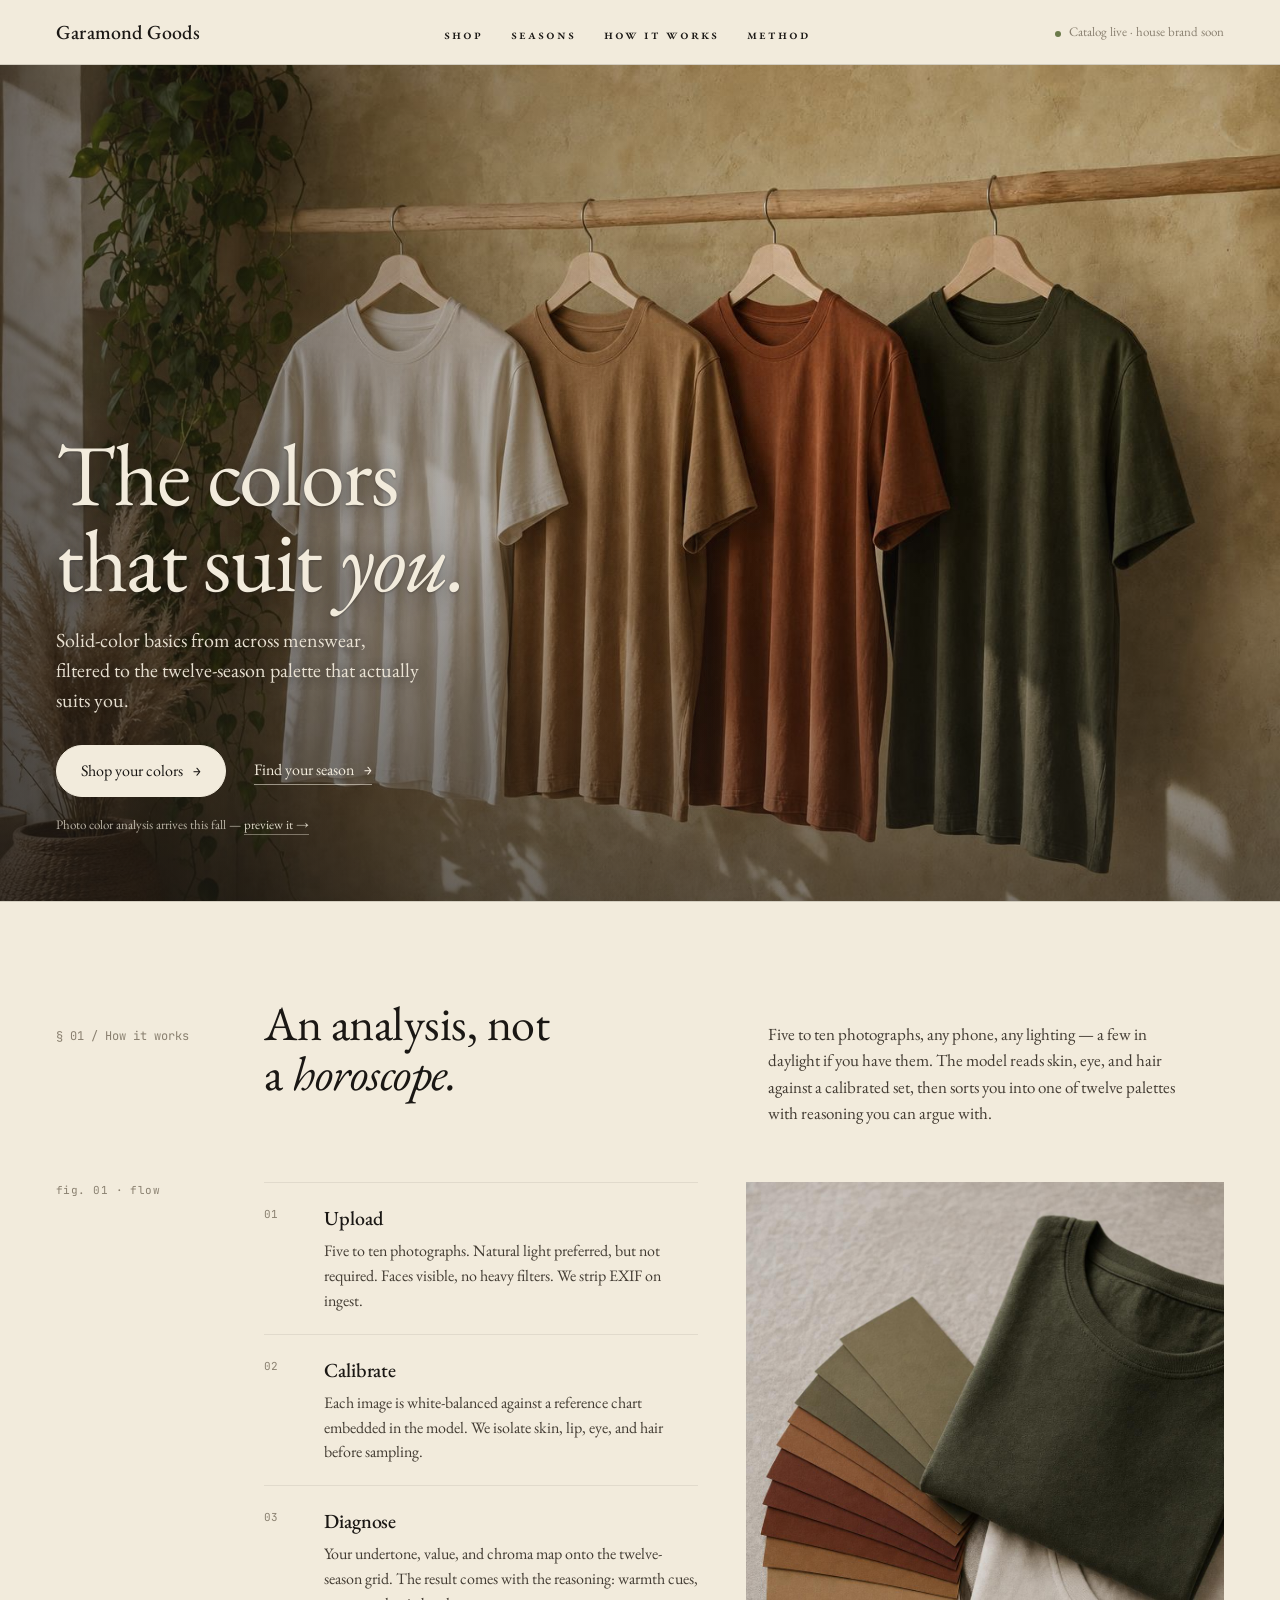
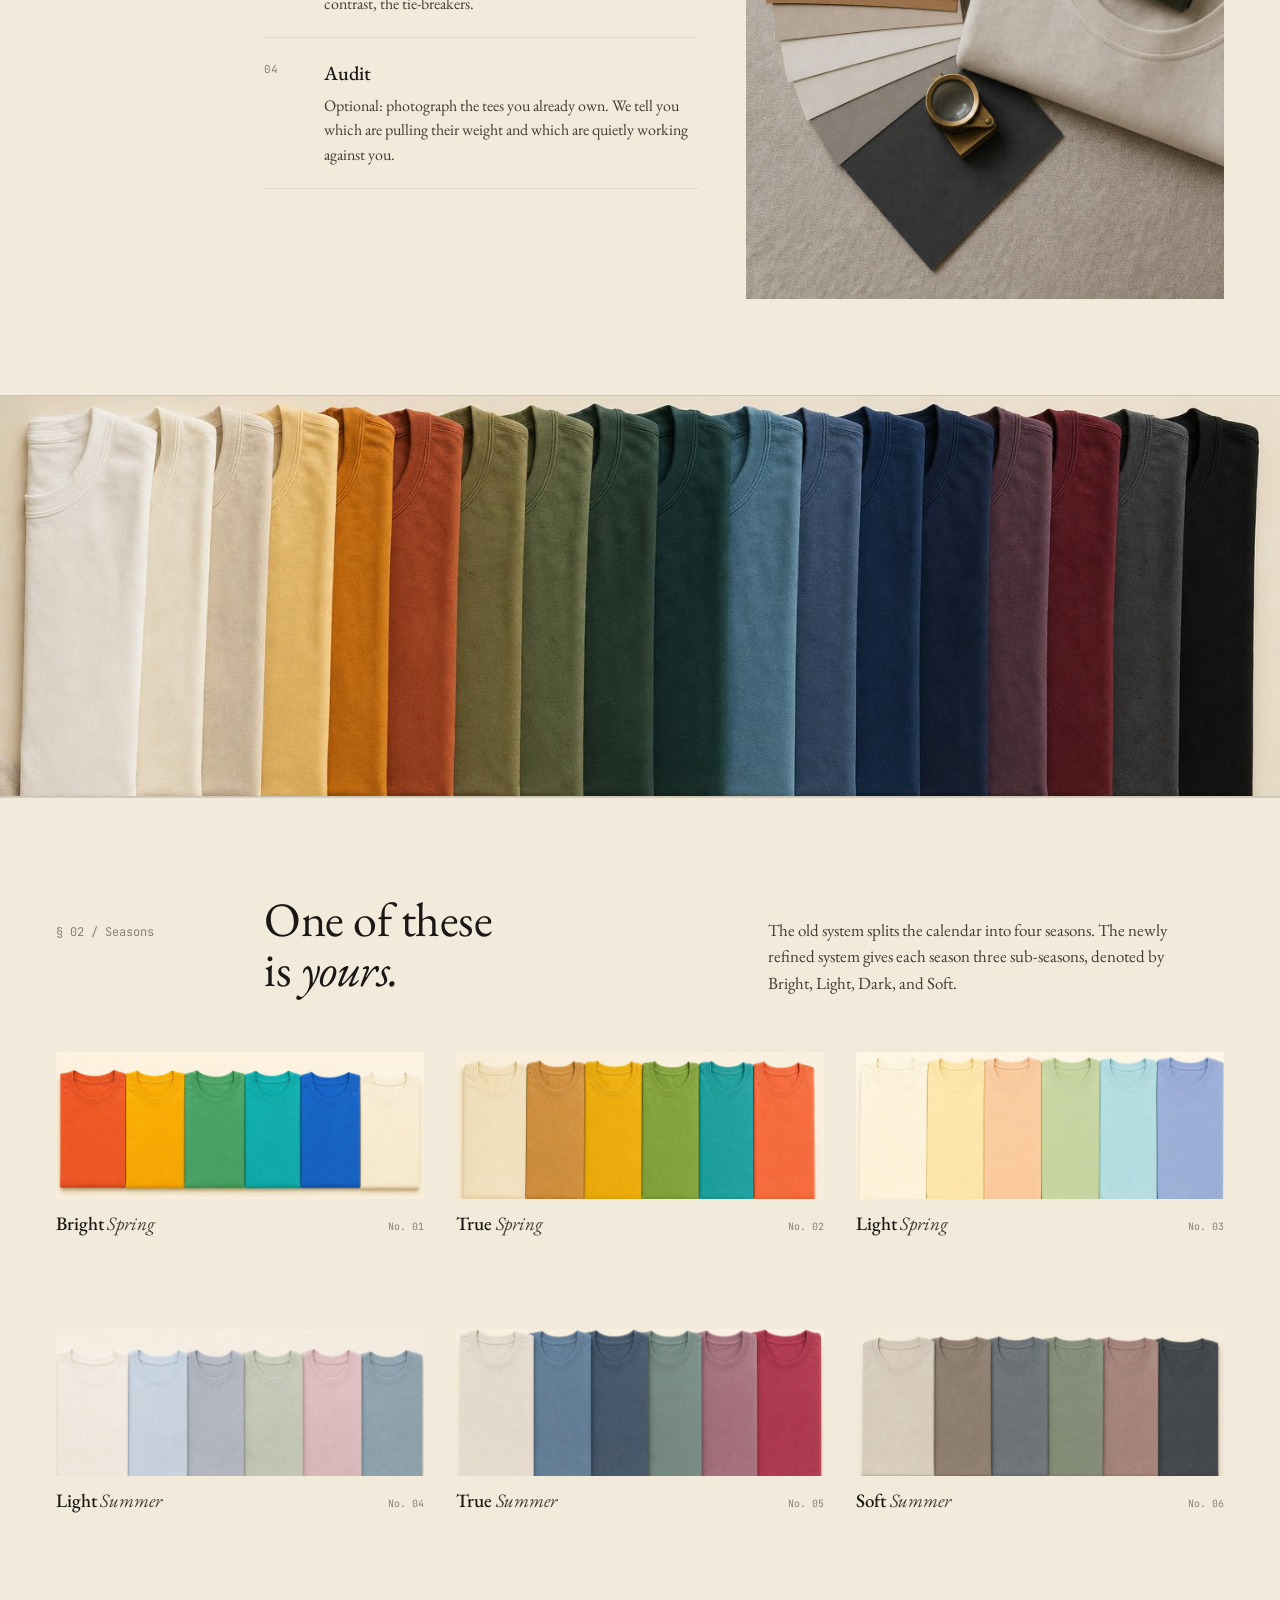
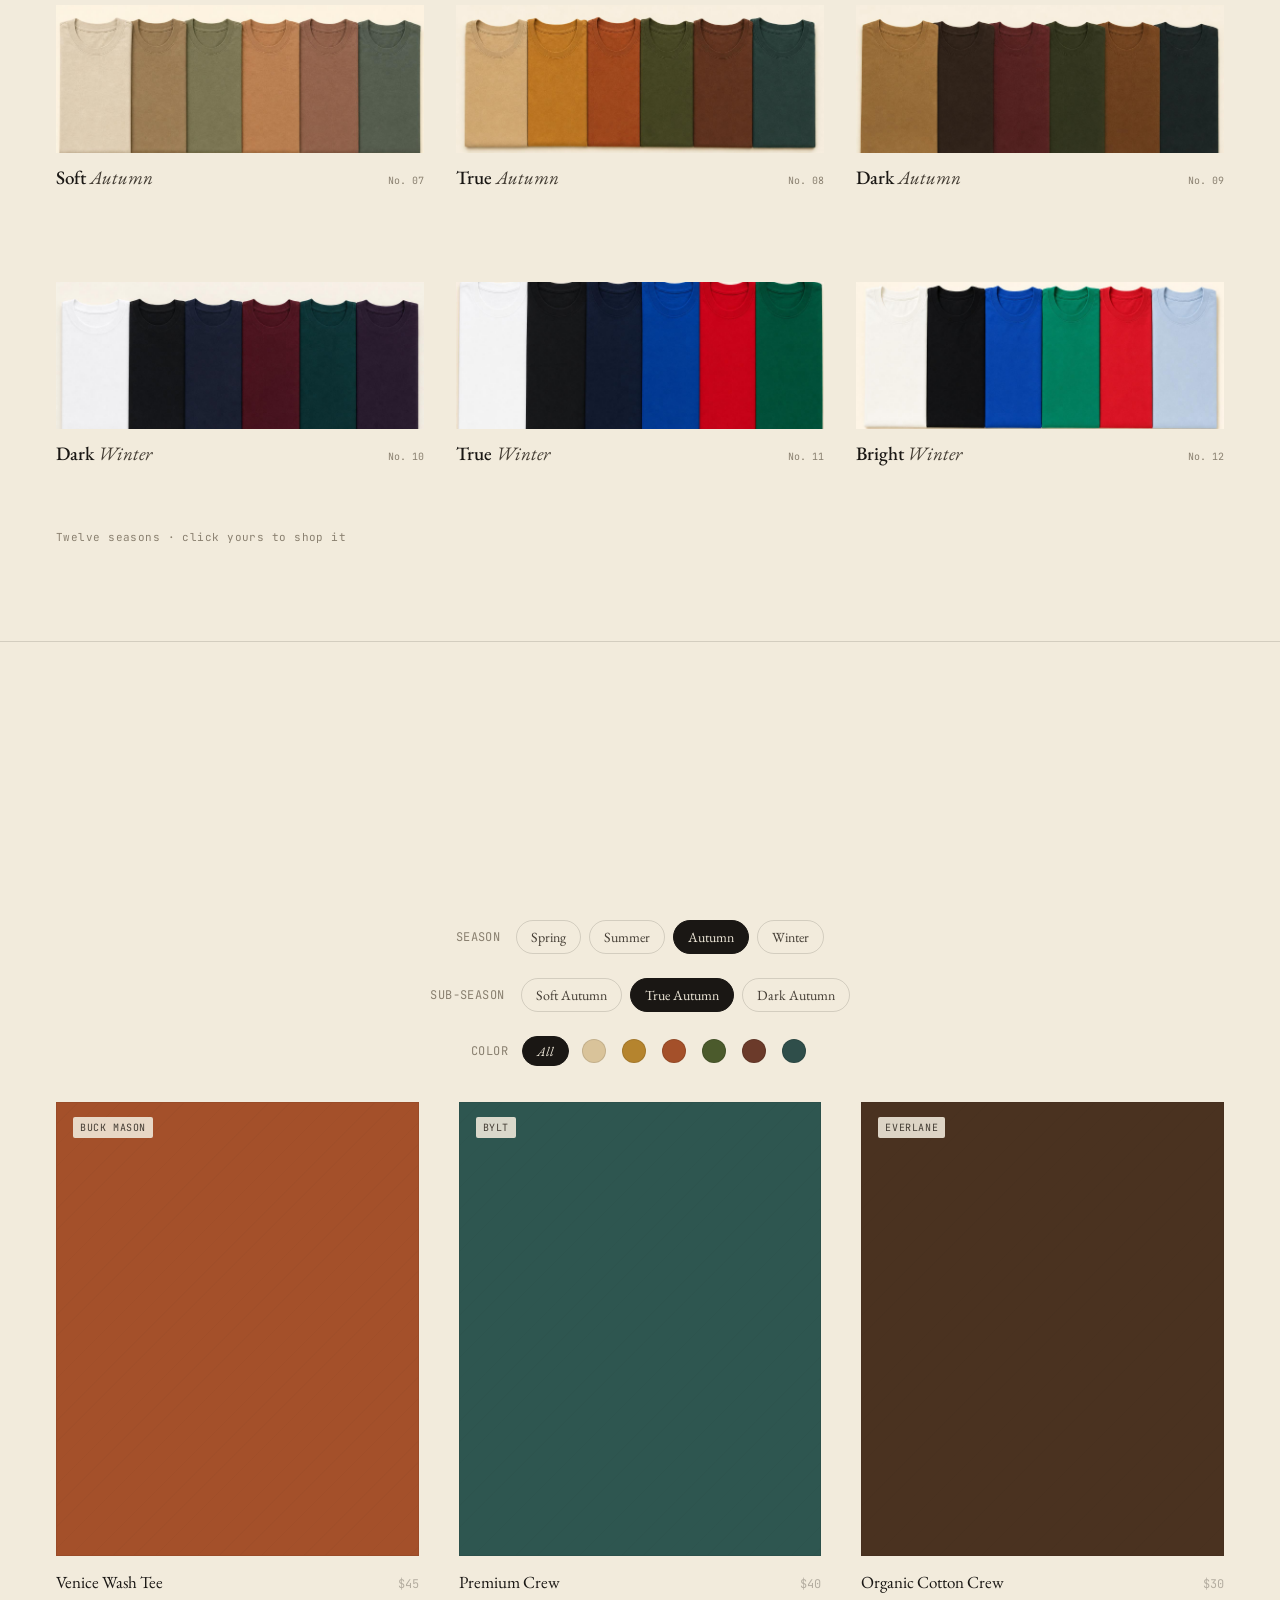
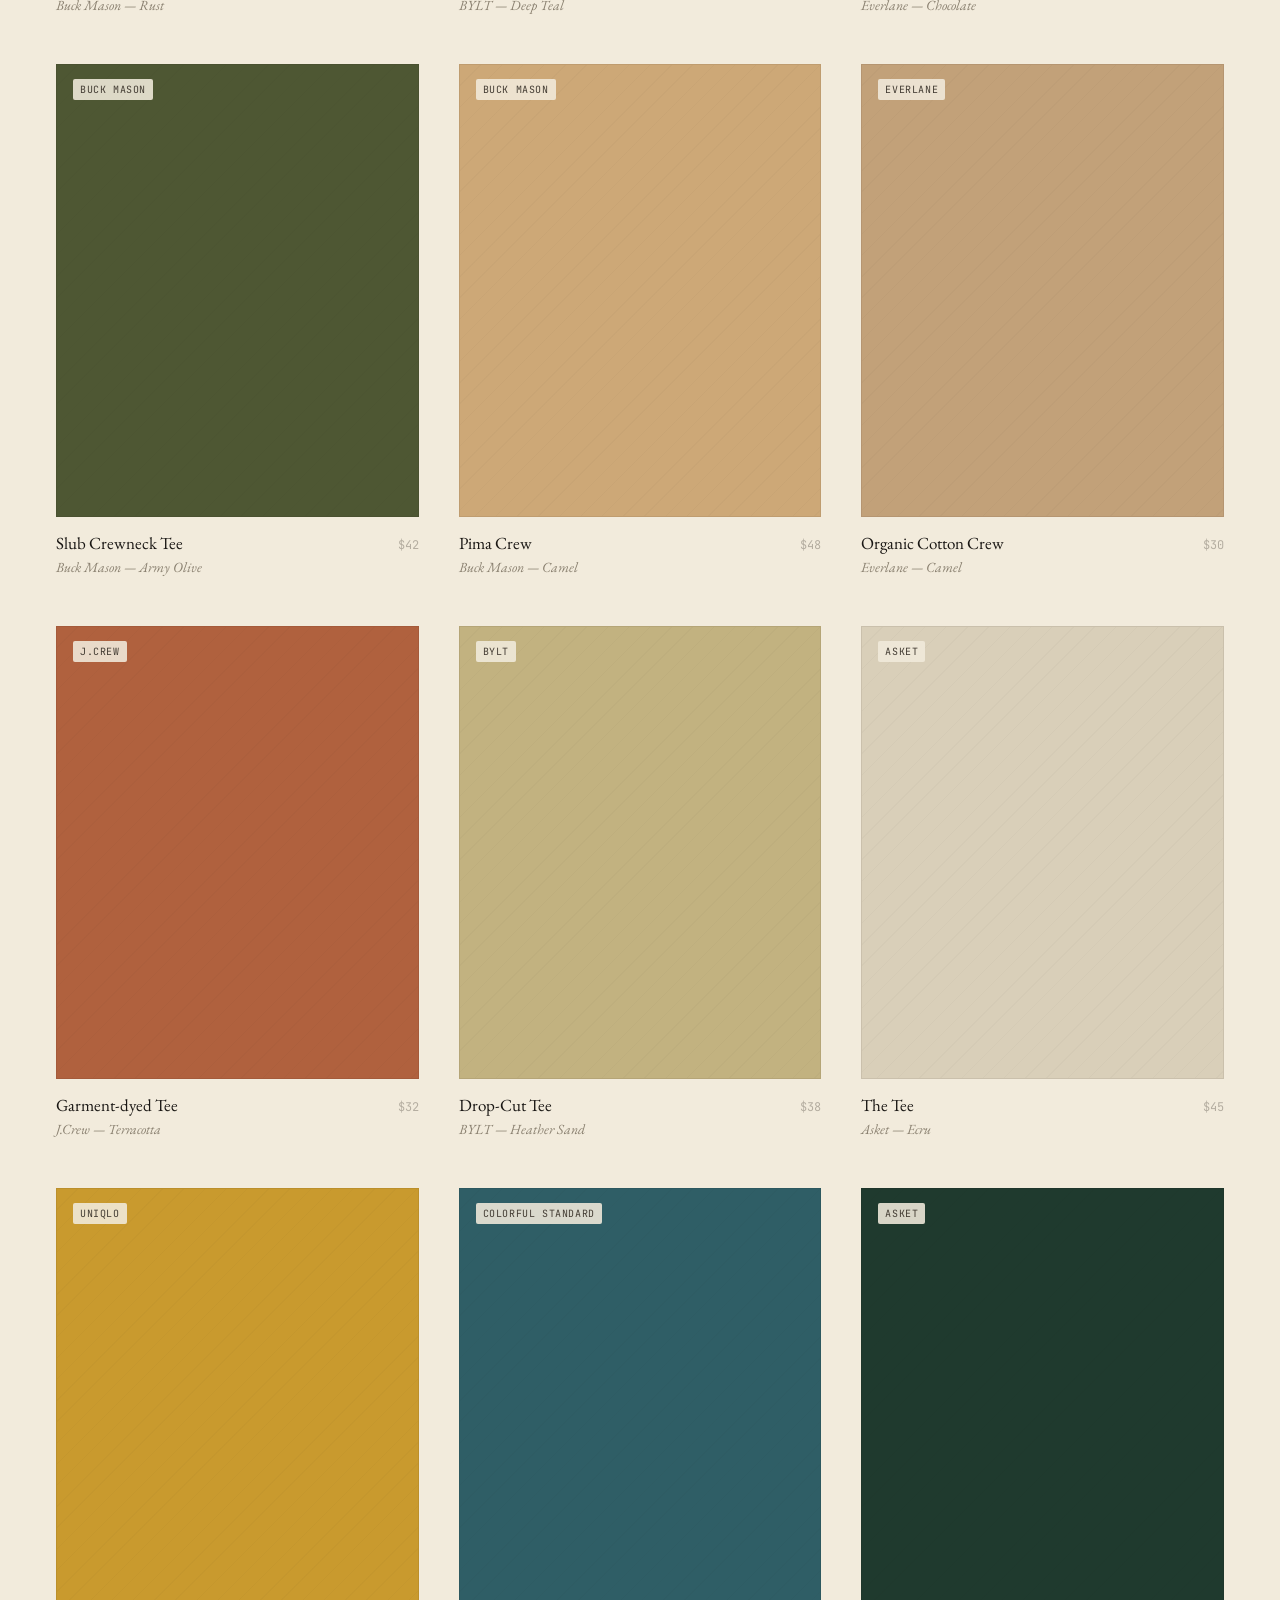
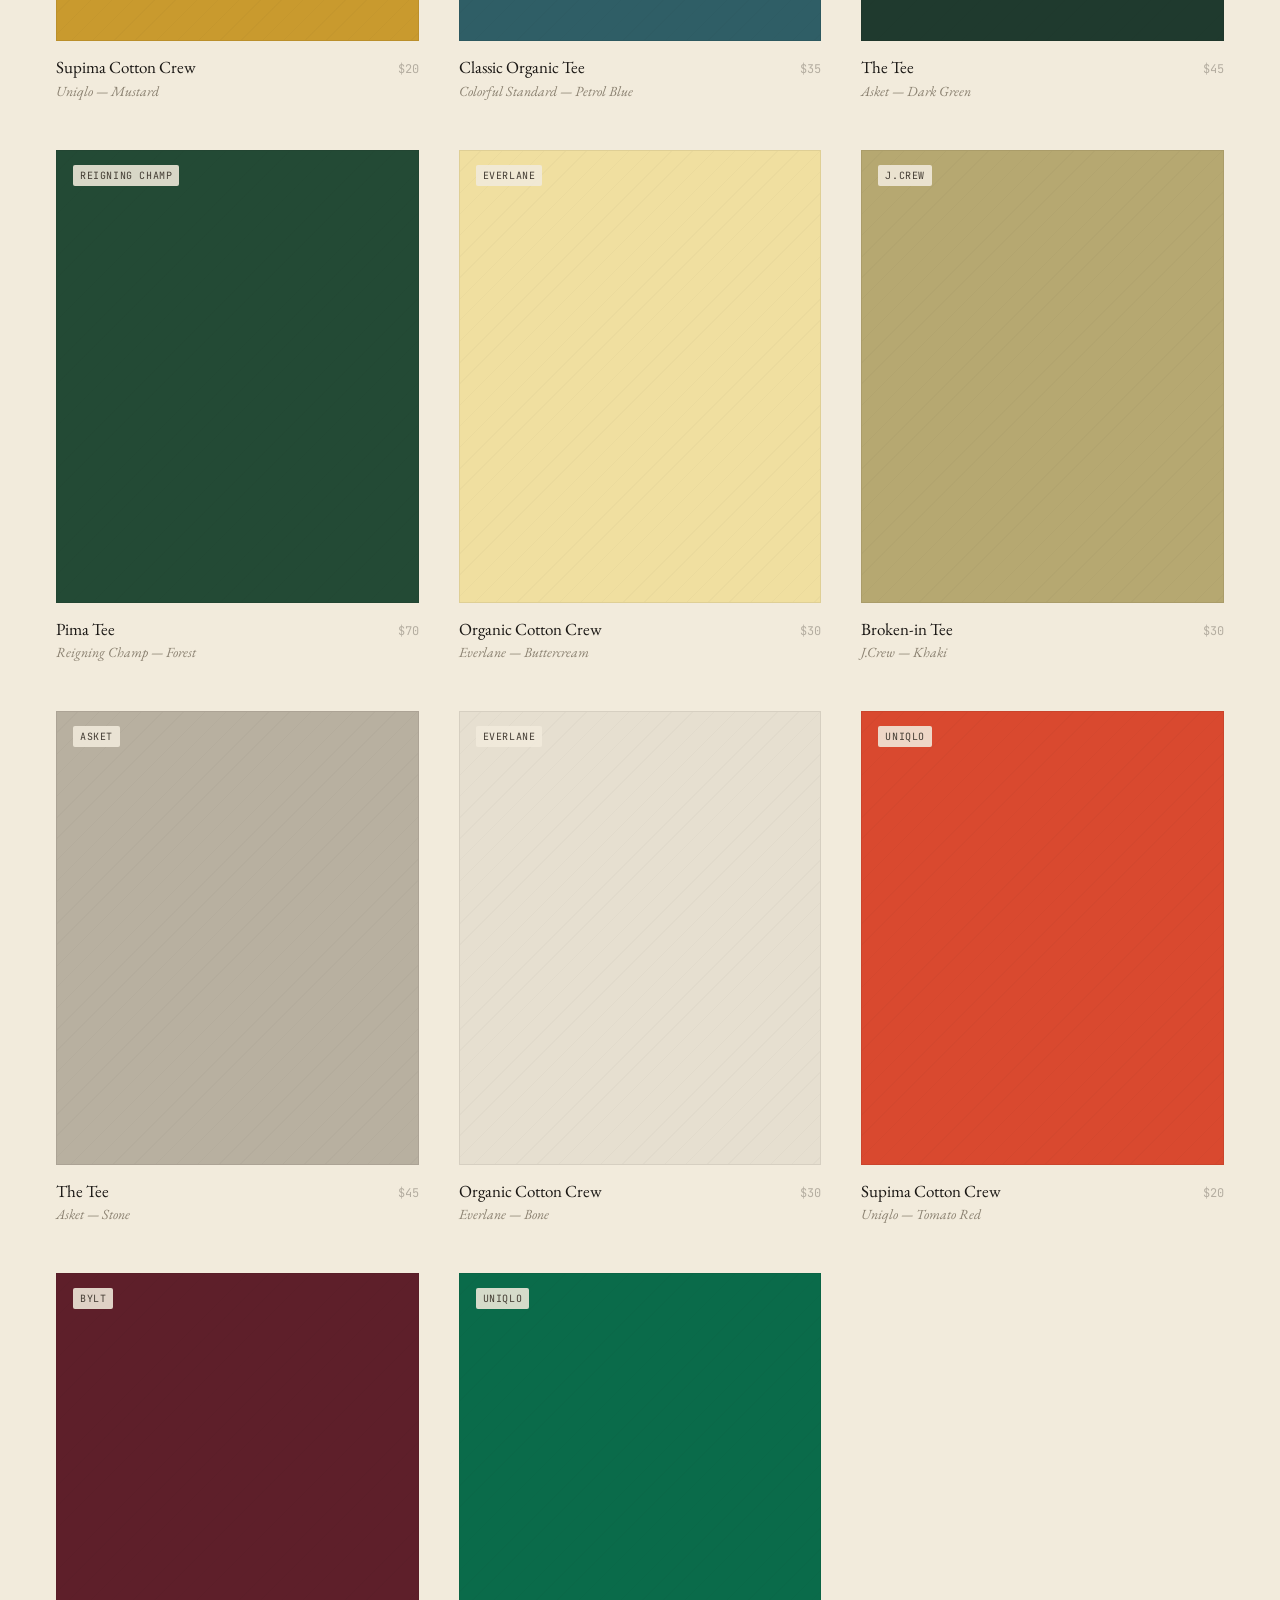
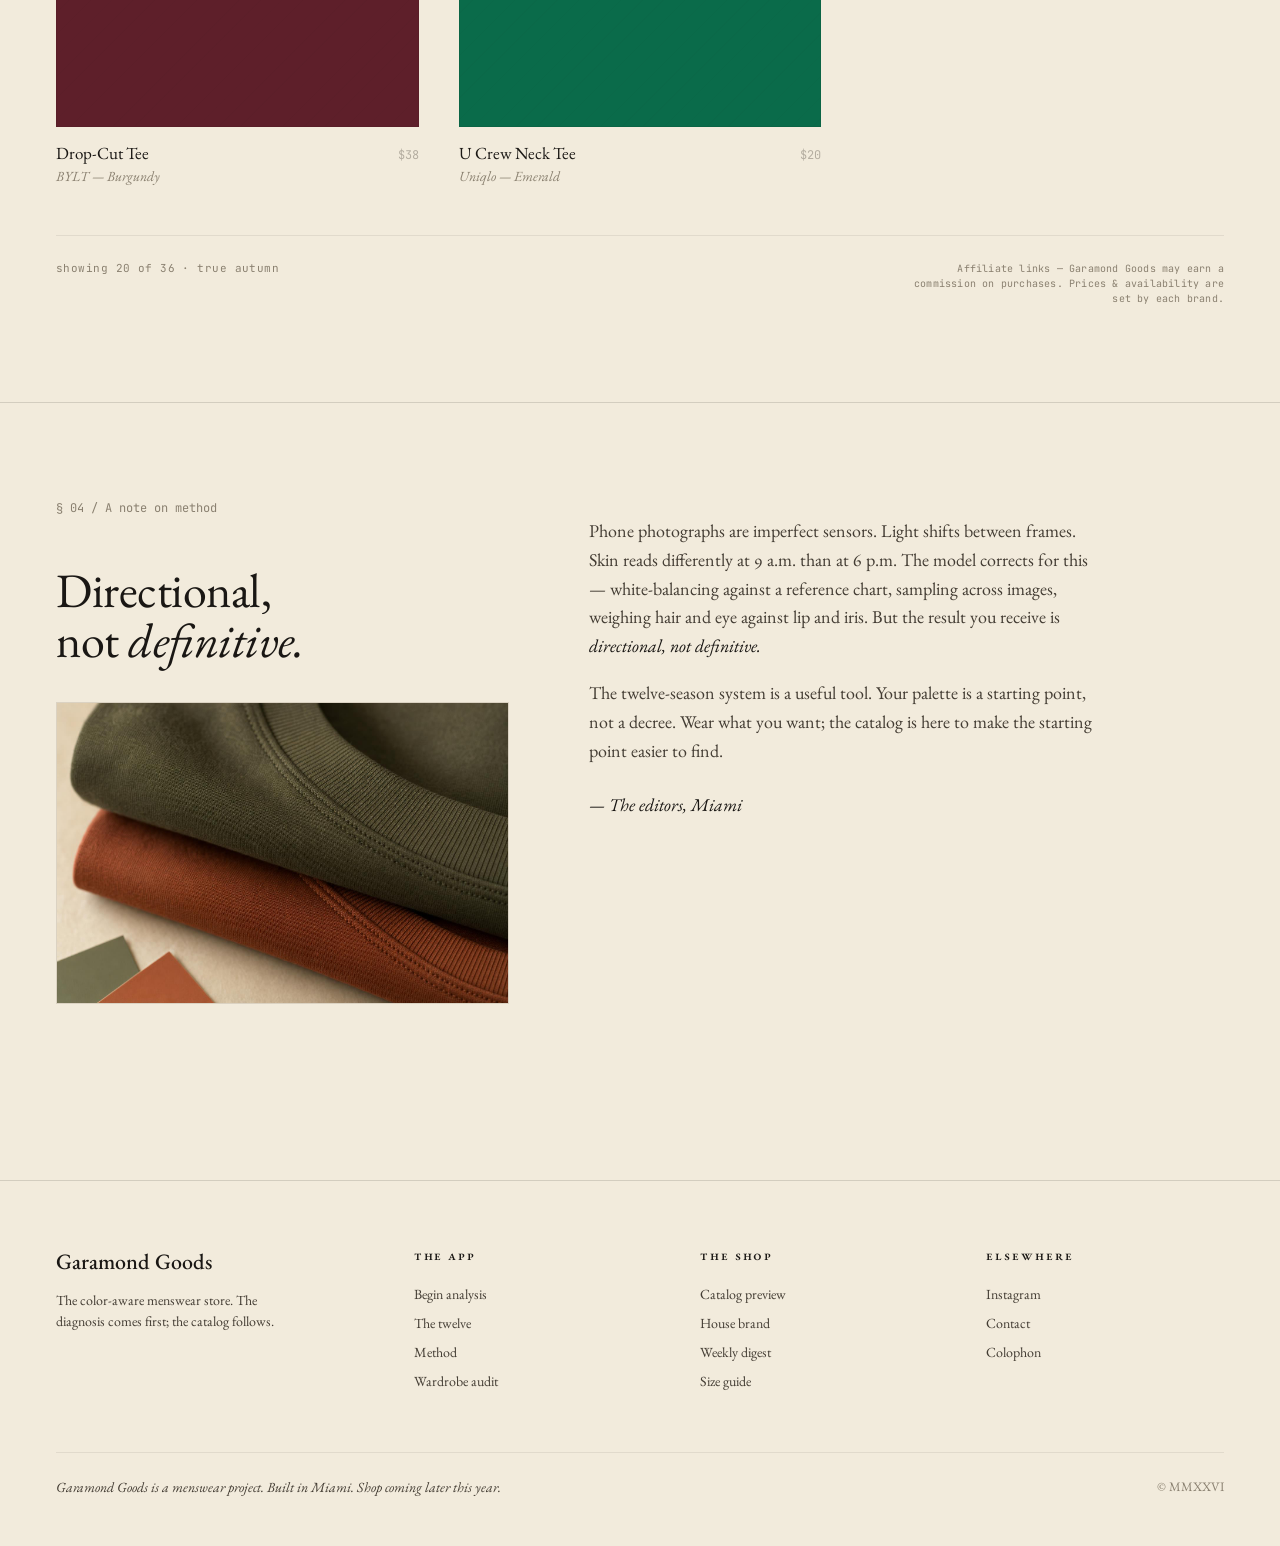
==== commit ec26cc7c: "Season grid -> consistent shirt-swatch strips; tidy hero/spectrum/catalog - Section 02 season cards " ====
--- a/index.html
+++ b/index.html
@@ -128,9 +128,6 @@
   <figure class="band-figure">
     <img src="img/spectrum.jpg" alt="A long row of folded cotton tees flowing through the full color spectrum — cream and gold through rust, olive, teal, navy and burgundy to charcoal" loading="lazy" onerror="this.closest('.band').remove()" />
   </figure>
-  <div class="band-cap">
-    <span>every color — one of them is yours</span>
-  </div>
 </section>
 
 <!-- ============================================================ -->
@@ -174,10 +171,6 @@
         brand; we may earn a commission.
       </div>
     </div>
-
-    <figure class="catalog-lede fade-in">
-      <img src="img/hero.jpg" alt="Folded cotton tees in a True Autumn palette — camel, mustard gold, rust, olive, chestnut and forest teal — on cream paper" loading="lazy" onerror="this.closest('.catalog-lede').remove()" />
-    </figure>
 
     <div class="fade-in">
       <div class="filters" id="family-filters">
--- a/styles.css
+++ b/styles.css
@@ -166,7 +166,9 @@
 .hero-veil {
   position: absolute;
   inset: 0;
-  background: linear-gradient(to top, rgba(26,23,20,0.66), rgba(26,23,20,0.22) 44%, rgba(26,23,20,0) 68%);
+  background:
+    linear-gradient(to right, rgba(26,23,20,0.60) 0%, rgba(26,23,20,0.16) 40%, rgba(26,23,20,0) 62%),
+    linear-gradient(to top, rgba(26,23,20,0.52), rgba(26,23,20,0.12) 52%, rgba(26,23,20,0) 78%);
 }
 .hero-inner {
   position: relative;
@@ -177,8 +179,8 @@
   padding-bottom: 66px;
 }
 .hero-copy { max-width: 640px; }
-.hero-full h1.display { color: var(--cream); margin: 0 0 22px; }
-.hero-full .subline { color: rgba(242,235,220,0.92); margin: 0 0 30px; max-width: 38ch; }
+.hero-full h1.display { color: var(--cream); margin: 0 0 22px; text-shadow: 0 1px 2px rgba(26,23,20,0.35), 0 2px 26px rgba(26,23,20,0.5); }
+.hero-full .subline { color: rgba(242,235,220,0.94); margin: 0 0 30px; max-width: 38ch; text-shadow: 0 1px 12px rgba(26,23,20,0.5); }
 .hero-full .cta-link { color: var(--cream); border-color: rgba(242,235,220,0.55); }
 .hero-full .cta-link.primary { background: var(--cream); color: var(--ink); border-color: var(--cream); }
 .hero-full .cta-link.primary:hover { background: #fbf6ea; border-color: #fbf6ea; }
@@ -888,8 +890,8 @@
 
 /* Season cards carry their flat-lay photo above the palette (bleeds to edges) */
 .season-photo {
-  margin: 0 0 12px;
-  aspect-ratio: 3 / 2;
+  margin: 0 0 11px;
+  aspect-ratio: 5 / 2;
   overflow: hidden;
   background: var(--cream-deep);
 }
@@ -909,7 +911,7 @@
   background: var(--cream-deep);
   position: relative;
 }
-.band-figure { margin: 0; aspect-ratio: 5 / 2; overflow: hidden; }
+.band-figure { margin: 0; aspect-ratio: 16 / 5; overflow: hidden; }
 .band-figure img { width: 100%; height: 100%; object-fit: cover; display: block; }
 .band-cap {
   position: absolute;
